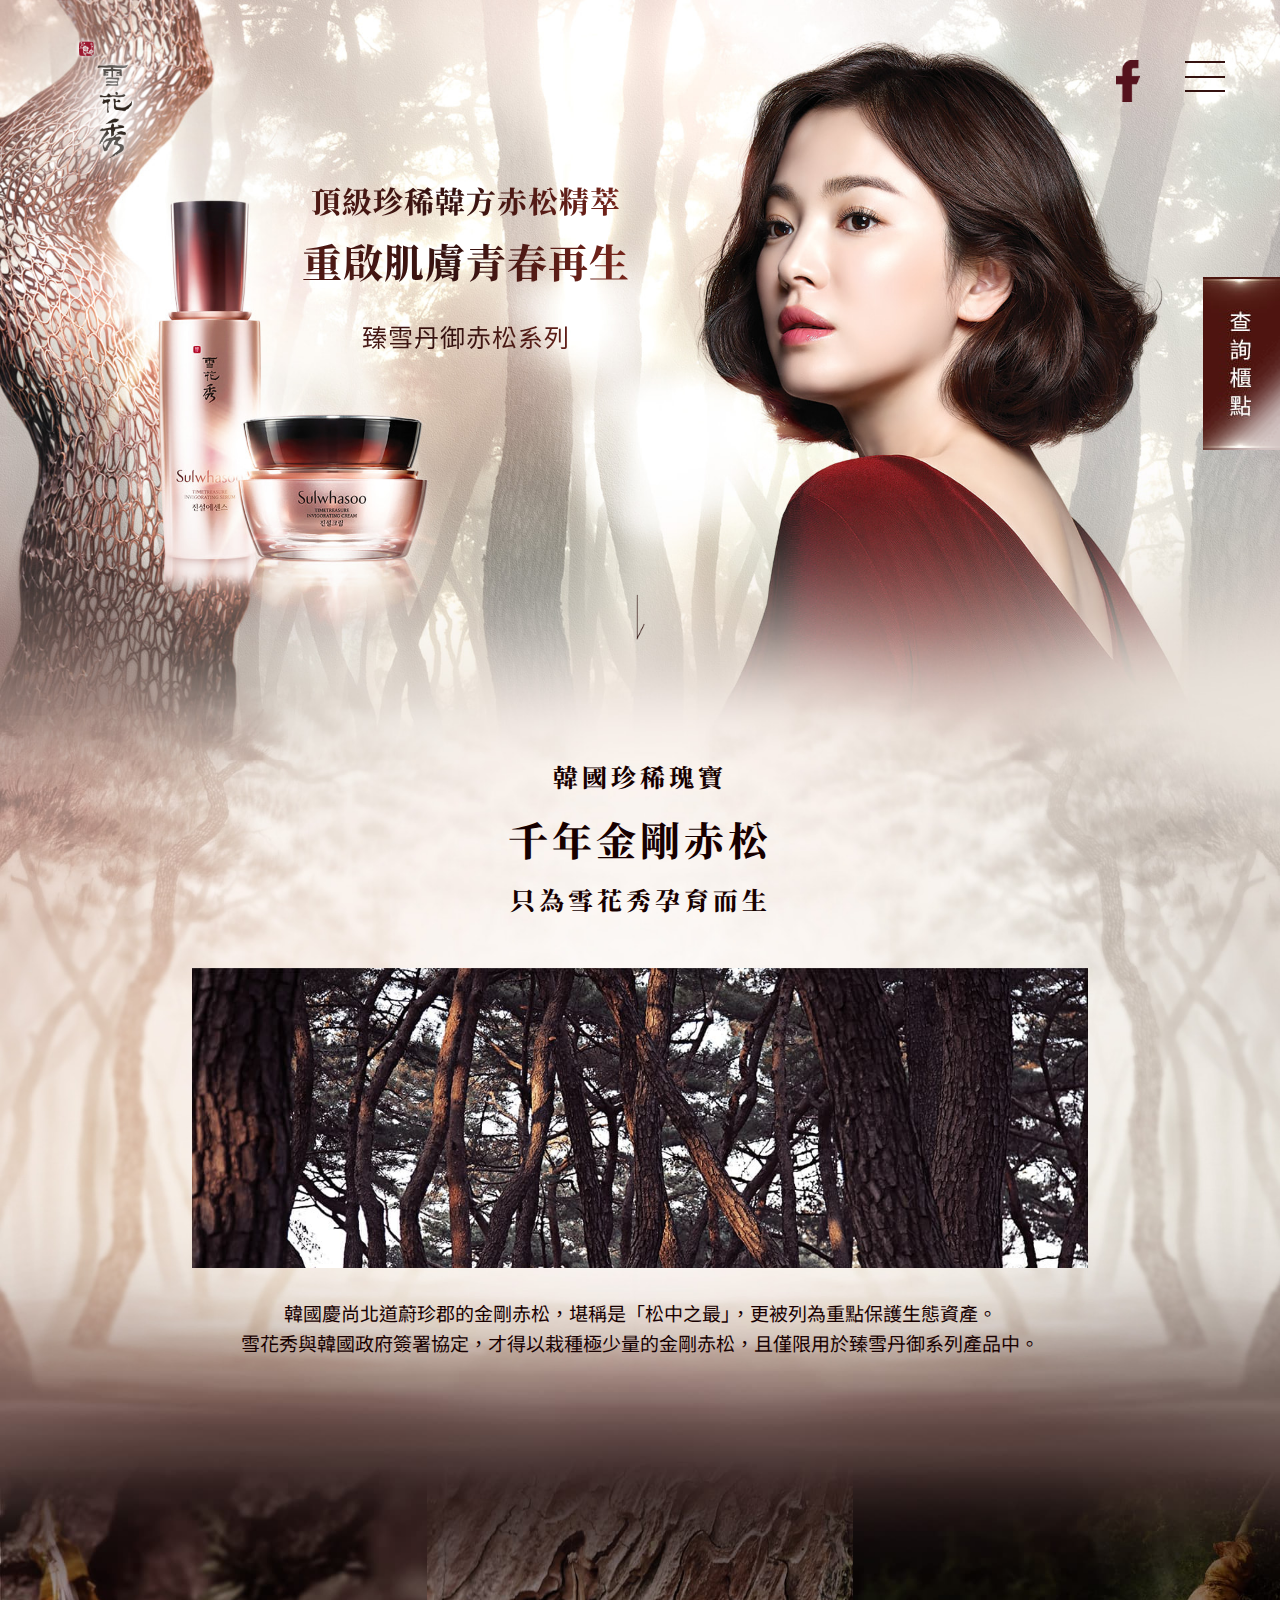
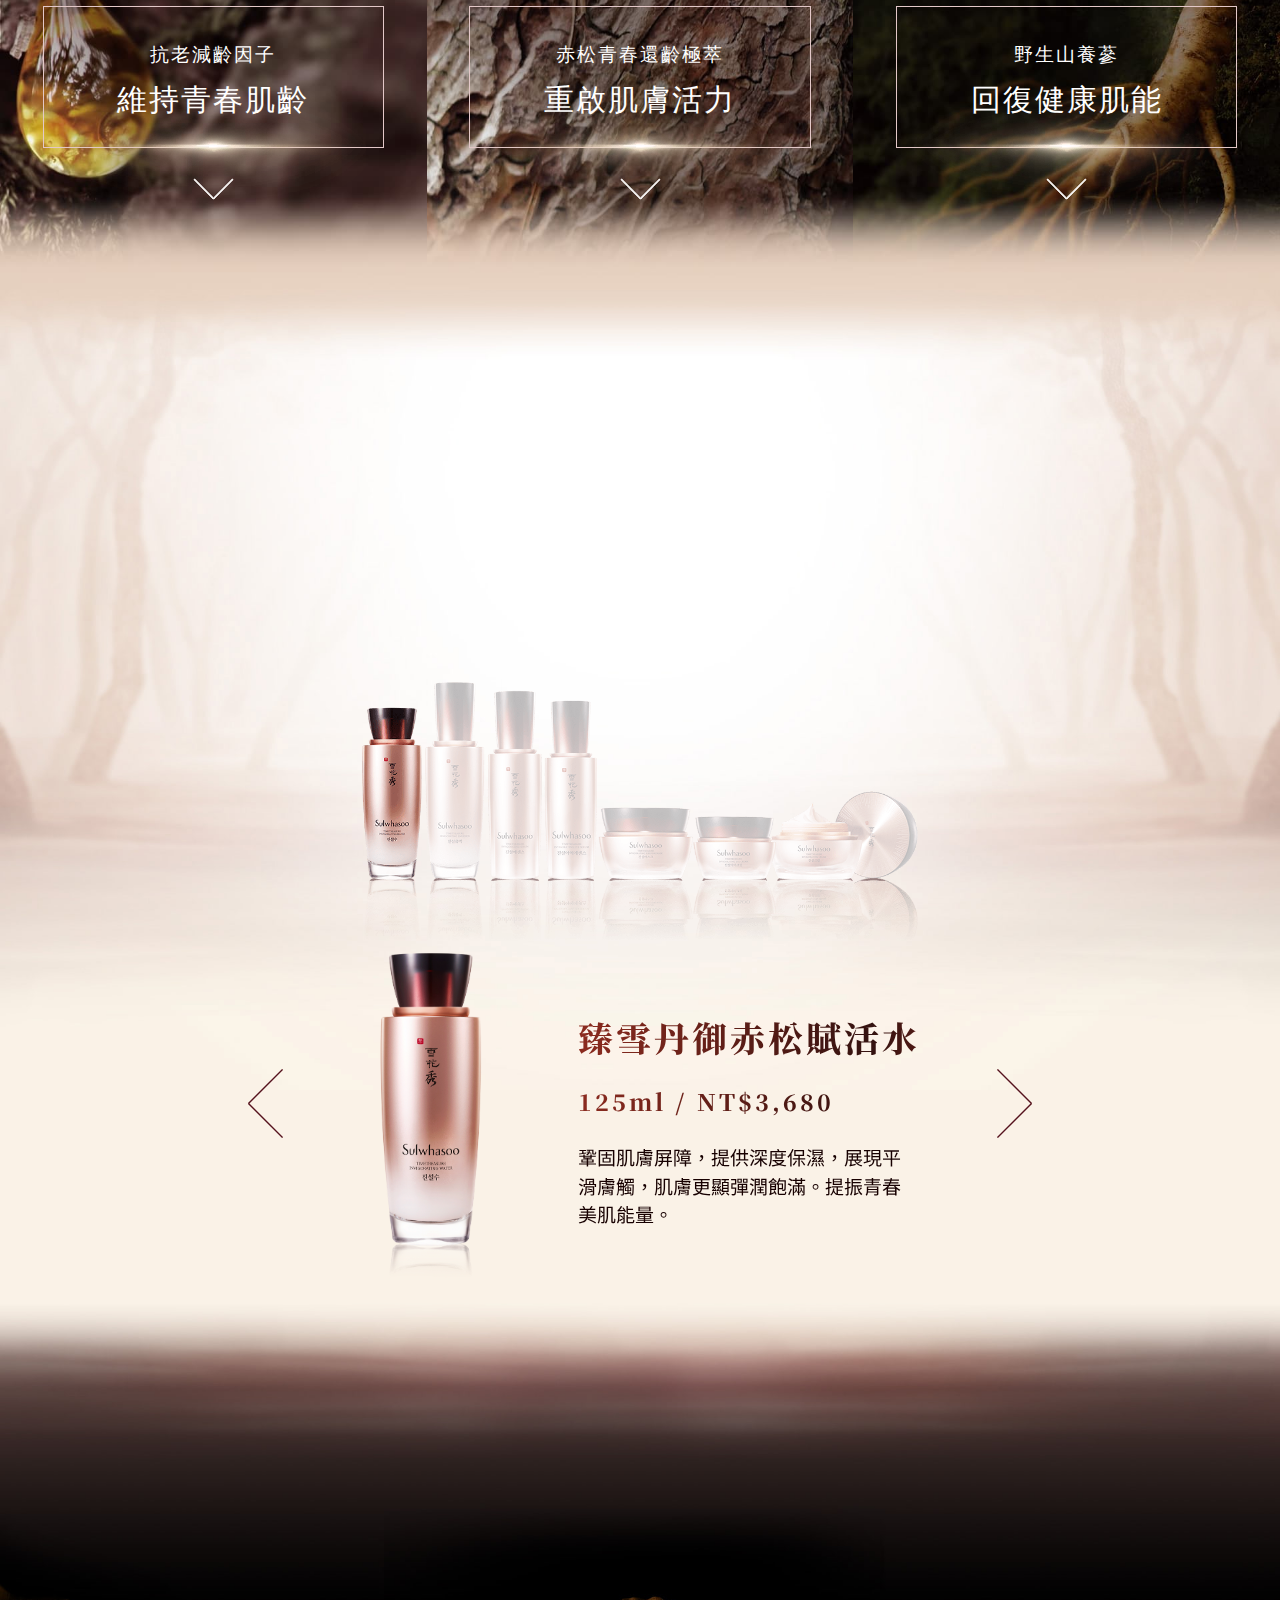
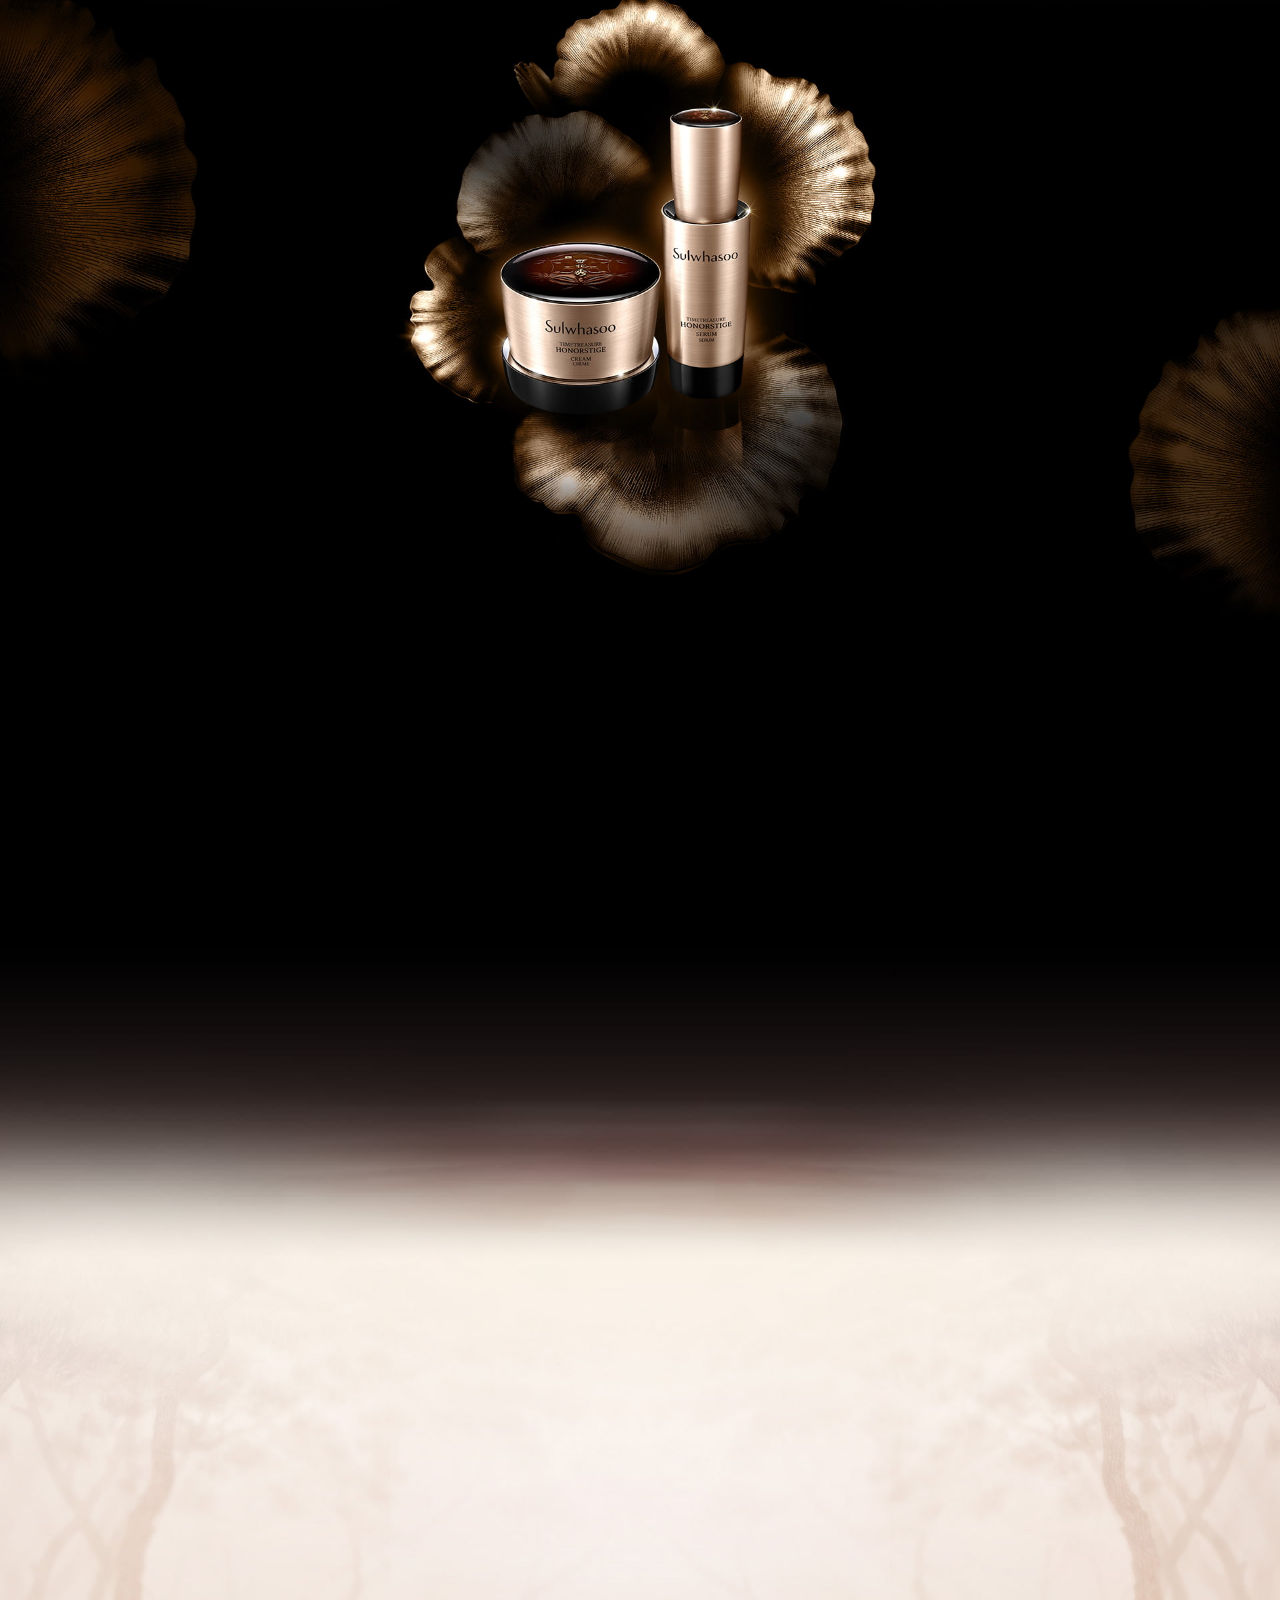
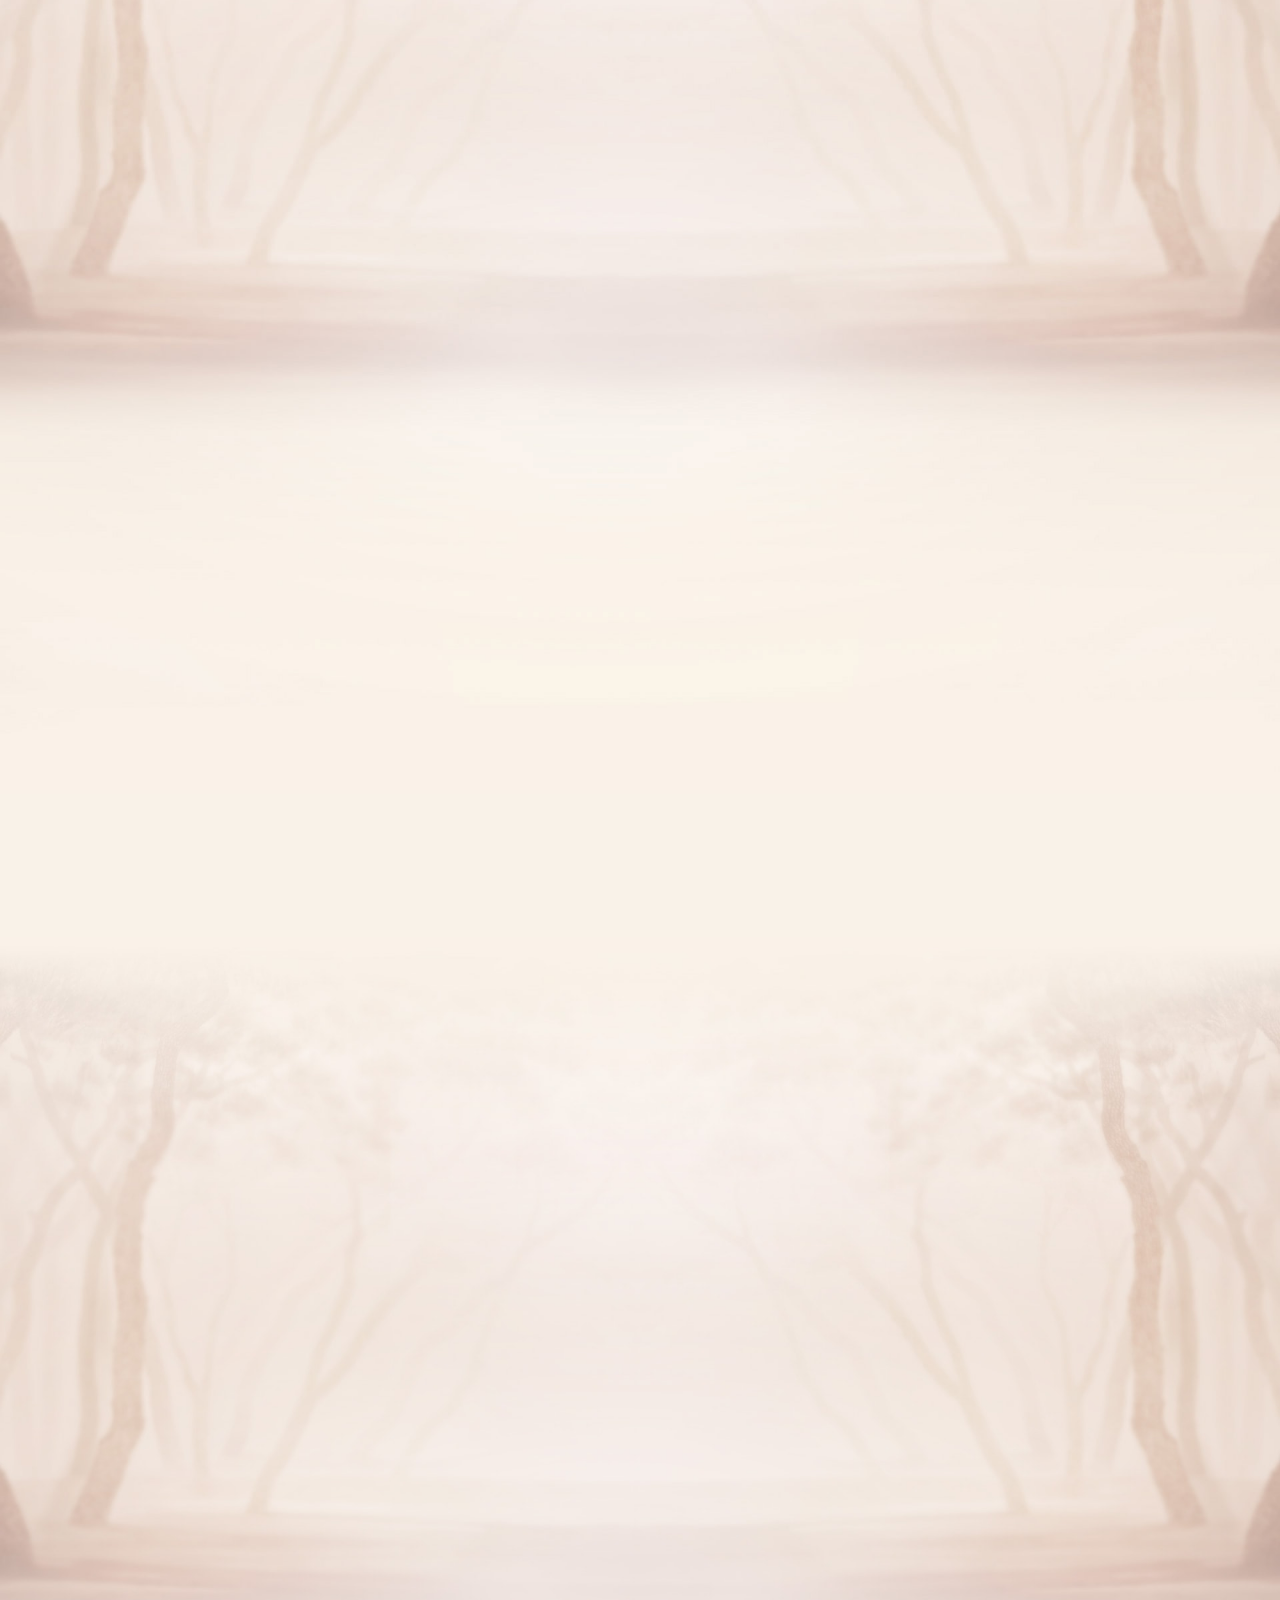
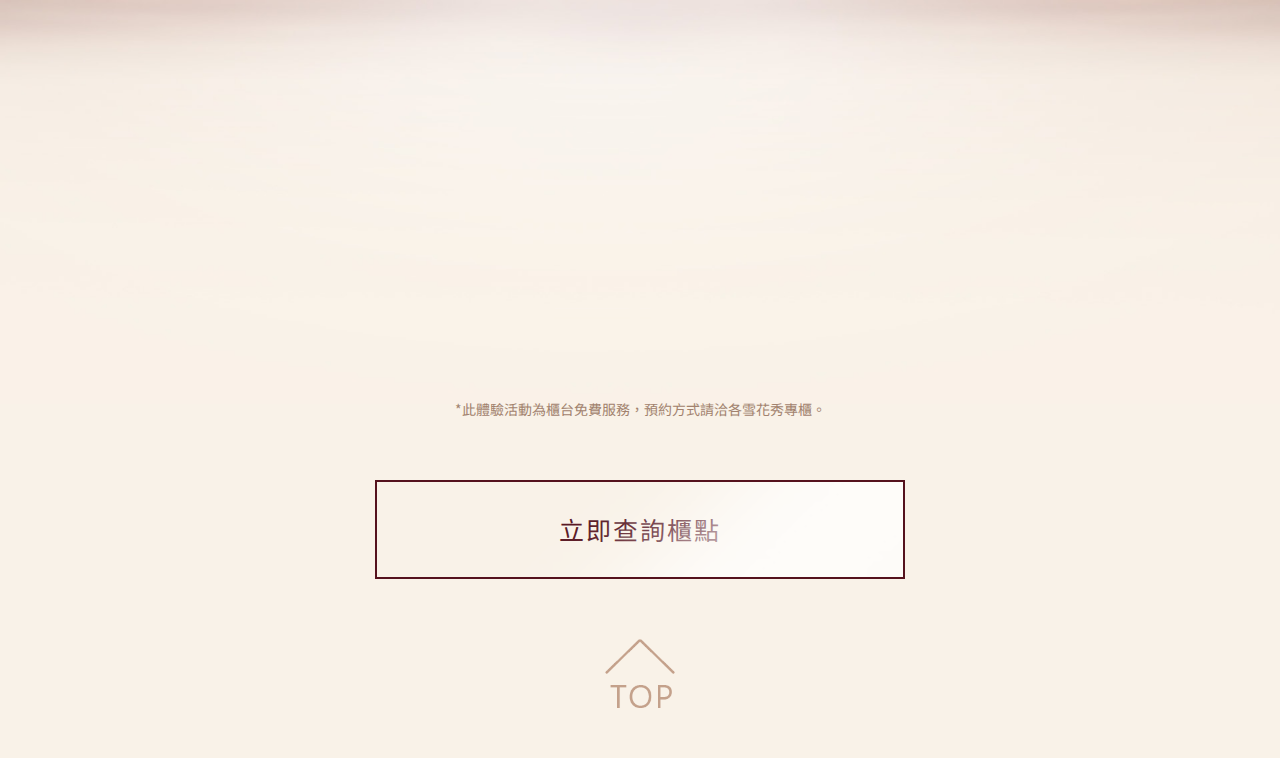
==== index.html @ 6f340a25 "Update 2020-11-11T05:11:57.465Z" ====
<!DOCTYPE html>
<html>
  <head>
    <meta charset="utf-8" />
    <title>臻雪丹御赤松系列</title>
    <meta
      name="viewport"
      content="width=device-width, initial-scale=1, user-scalable=no, maximum-scale=1.0"
    />
    <meta name="format-detection" content="telephone=no" />
    <meta name="title" content="臻雪丹御赤松系列" />
    <meta property="og:image" content="assets/images/fb.jpg" />
    <link href="assets/images/fb.jpg" rel="image_src" type="image/jpeg" />
    <link
      rel="stylesheet"
      href="assets/css/html5reset-trim.css"
      type="text/css"
    />
    <link rel="stylesheet" href="assets/lib/modal/css/bootstrap-modal.min.css">
    <!-- <link rel="stylesheet" href="assets/css/reset.css" type="text/css" /> -->
    <link
      rel="stylesheet"
      href="assets/lib/owlcarousel/owl.carousel.min.css"
      type="text/css"
    />
    <link rel="stylesheet" href="assets/lib/aos/aos.css" type="text/css" />
    <link rel="stylesheet" href="assets/css/all.css" type="text/css" />
  </head>
  <body>

    <!-- wrapper -->
    <div id="loading">
      <div class="load-center">
        <div class="line-wrap">
          <div class="line"></div>
          <div class="line"></div>
          <div class="line"></div>
          <div class="line"></div>
        </div>
      </div>
      <div id="progress-bar" class="load-line"></div>
    </div>

    <div class="time-wrapper">
      <div class="time-kv">
        <div class="time-kv-txt shine-font ">
          <h2>頂級珍稀韓方赤松精萃</h2>
          <h1>重啟肌膚青春再生</h1>
          <p>臻雪丹御赤松系列</p>
        </div>
        <div class="scrollIcon pc">
          <img src="assets/images/scroll_icon.png" alt="" />
        </div>
        <div class="bg-img">
          <img
            src="assets/images/kv-blank_pc.gif"
            alt=""
            class="pc"
            style="width: 100%;"
          />
          <img
            src="assets/images/kv-blank_mb.gif"
            alt=""
            class="mb"
            style="width: 100%;"
          />
        </div>
        <div class="time-header">
          <div class="kvtop">
            <a href="index.html" class="kv-logo">
              <img src="assets/images/logo.png" alt="" />
            </a>
            <div class="kv-nav">
              <div class="inner">
                <div class="navigation_trigger">
                  <div class="line1"></div>
                  <div class="line2"></div>
                  <div class="line3"></div>
                </div>
              </div>
              <div class="menu">
                <div class="nav_cover"></div>
                <nav class="contents_nav">
                  <div class="nav_close">
                    <div class="line1"></div>
                    <div class="line2"></div>
                  </div>
                  <div class="nav_list">
                    <div class="item"><a href="index.html">首頁</a></div>
                    <div class="item">
                      <a
                        href="https://sulwhasoo-event.tw/store/info.php"
                        target="_blank"
                      >
                        櫃點查詢
                      </a>
                    </div>
                    <div class="item">
                      <a
                        href="https://sulwhasoo-event.tw/minisite/"
                        target="_blank"
                      >
                        雪花秀官網
                      </a>
                    </div>
                    <div class="item privacyLink">
                      <a href="https://sulwhasoo-event.tw/privacy/">隱私權及Cookie使用</a>
                    </div>
                  </div>
                </nav>
              </div>
            </div>
            <div class="kv-contact">
              <a
                href="https://www.facebook.com/Sulwhasoo.taiwan/"
                target="_blank"
              >
                <img src="assets/images/facebook.png" />
              </a>
            </div>
          </div>
        </div>
      </div>
      <div class="time-pt2-igdt">
        <div class="igdtWarpMb">
          <div class="intro">
            <img
              src="assets/images/pt2_blank_pc.gif"
              alt=""
              class="pc"
              style="width: 100%;"
            />
            <img
              src="assets/images/pt2_top_blank_mb.gif"
              alt=""
              class="mb"
              style="width: 100%;"
            />
            <div class="contentWrap" data-aos="text-up" data-aos-delay="200">
              <div class="content ">
                <p>韓國珍稀瑰寶</p>
                <h1>千年金剛赤松</h1>
                <p>只為雪花秀孕育而生</p>
              </div>
              <div class="des-sec" >
                <div class="des-photo animate"></div>
                <p>
                  韓國慶尚北道蔚珍郡的金剛赤松，堪稱是「松中之最」，更被列為重點保護生態資產。<br class="pc" />雪花秀與韓國政府簽署協定，才得以栽種極少量的金剛赤松，且僅限用於臻雪丹御系列產品中。
                </p>
              </div>
            </div>
          </div>

          <div class="ingredient">
            <div
              class="content shine-font2"
              data-aos="text-down"
              data-aos-delay="200"
            >
              <h1>3大抗老核心成分</h1>
              <p>逆轉時光 締造永恆之美</p>
            </div>
            <div class="ingredients">
              <div class="igdtWrap">
                <div class="igdtText">
                  <div class="flare"></div>
                  <p>
                    <span>抗老減齡因子</span>
                    維持青春肌齡
                  </p>
                  <img src="assets/images/igdtArrow.png" alt="" />
                </div>
                <div class="igdtTextAfter">
                  <p>
                    耗時手工摘採松針葉經11道繁複工法萃取，且百棵百年松樹中僅能萃出2%，有效對抗老化痕跡，激活青春能量。
                  </p>
                </div>
                <img
                  class="pc"
                  src="assets/images/pt2_Ingredient1_pc.jpg"
                  alt=""
                />
                <img
                  class="mb"
                  src="assets/images/pt2_Ingredient1_mb.jpg"
                  alt=""
                />
              </div>
              <div class="igdtWrap">
                <div class="igdtText adjustMb">
                  <div class="flare"></div>
                  <p>
                    <span>赤松青春還齡極萃</span>
                    重啟肌膚活力
                  </p>
                  <img src="assets/images/igdtArrow.png" alt="" />
                </div>
                <div class="igdtTextAfter adjustMb">
                  <p>
                    萃取自70年生的赤松樹皮，被譽為生命青春素，促進細胞新生，再現年輕細緻膚觸。
                  </p>
                </div>
                <img
                  class="pc"
                  src="assets/images/pt2_Ingredient2_pc.jpg"
                  alt=""
                />
                <img
                  class="mb"
                  src="assets/images/pt2_Ingredient2_mb.jpg"
                  alt=""
                />
              </div>
              <div class="igdtWrap">
                <div class="igdtText adjustMb">
                  <div class="flare"></div>
                  <p>
                    <span>野生山養蔘</span>
                    回復健康肌能
                  </p>
                  <img src="assets/images/igdtArrow.png" alt="" />
                </div>
                <div class="igdtTextAfter adjustMb">
                  <p>
                    自有人蔘之王美譽的10年野生山蔘，萃取豐富皂苷成分，能提升肌膚修護力、再生力、防禦力。
                  </p>
                </div>
                <img
                  class="pc"
                  src="assets/images/pt2_Ingredient3_pc.jpg"
                  alt=""
                />
                <img
                  class="mb"
                  src="assets/images/pt2_Ingredient3_mb.jpg"
                  alt=""
                />
              </div>
            </div>
          </div>
        </div>
      </div>
      <div class="time-pt3-product">
        <img
          src="assets/images/pt3_blank_pc.gif"
          alt=""
          class="pc"
          style="width: 100%;"
        />
        <img
          src="assets/images/pt3_blank_mb.gif"
          alt=""
          class="mb"
          style="width: 100%;"
        />
        <div class="productWrap">
          <div
            class="time-product-txt"
            data-aos="text-down"
            data-aos-delay="100"
          >
            <p>抗老奢華保養極致</p>
            <h1>臻雪丹御赤松全系列</h1>
            <p>全面抵擋肌膚老化之勢</p>
          </div>
          <div class="productSlider">
            <div class="btns">
              <a href="" class="on">
                <img src="assets/images/product_btn_blank_01.png" alt="" />
              </a>
              <a href="">
                <img src="assets/images/product_btn_blank_02.png" alt="" />
              </a>
              <a href="">
                <img src="assets/images/product_btn_blank_03.png" alt="" />
              </a>
              <a href="">
                <img src="assets/images/product_btn_blank_04.png" alt="" />
              </a>
              <a href="">
                <img src="assets/images/product_btn_blank_05.png" alt="" />
              </a>
              <a href="">
                <img src="assets/images/product_btn_blank_06.png" alt="" />
              </a>
              <a href="">
                <img src="assets/images/product_btn_blank_07.png" alt="" />
              </a>
            </div>
            <div class="owl-carousel product-owl-carousel">
              <div class="item">
                <div class="product-detail-wrap">
                  <div class="product-photo">
                    <img src="assets/images/product1.png" alt="" />
                  </div>
                  <div class="product-content">
                    <h2 class="shine-font">臻雪丹御赤松賦活水</h2>
                    <p class="price shine-font">125ml / NT$3,680</p>
                    <p class="desc">
                      鞏固肌膚屏障，提供深度保濕，展現平滑膚觸，肌膚更顯彈潤飽滿。提振青春美肌能量。
                    </p>
                  </div>
                </div>
              </div>
              <div class="item">
                <div class="product-detail-wrap">
                  <div class="product-photo">
                    <img src="assets/images/product2.png" alt="" />
                  </div>
                  <div class="product-content">
                    <h2 class="shine-font">臻雪丹御赤松賦活乳</h2>
                    <p class="price shine-font">125ml / NT$3,980</p>
                    <p class="desc">
                      增強肌膚防禦力，絲滑質地毫無黏膩緊繃感，打造水潤細緻、完美柔滑的青春膚質。
                    </p>
                  </div>
                </div>
              </div>
              <div class="item">
                <div class="product-detail-wrap">
                  <div class="product-photo">
                    <img src="assets/images/product3.png" alt="" />
                  </div>
                  <div class="product-content">
                    <h2 class="shine-font">臻雪丹御赤松賦活精萃</h2>
                    <p class="price shine-font">50ml / NT$11,500</p>
                    <p class="desc">
                      高濃度潤澤精華質地。
                      能啟動肌膚汰弱換強機制，全面強化肌膚底層結構，淡化皺紋斑點，奠定青春根基。
                    </p>
                  </div>
                </div>
              </div>
              <div class="item">
                <div class="product-detail-wrap">
                  <div class="product-photo">
                    <img src="assets/images/product4.png" alt="" />
                  </div>
                  <div class="product-content">
                    <h2 class="shine-font">
                      臻雪丹御赤松<br class="break" />賦活眼部精華
                    </h2>
                    <p class="price shine-font">25ml / NTD$8,580</p>
                    <p class="desc">
                      眼霜前導，搭配黃金賦活導入棒加強循環，3D導入賦活能量，改善暗沉浮腫，重返青春明眸。
                    </p>
                  </div>
                </div>
              </div>
              <div class="item">
                <div class="product-detail-wrap">
                  <div class="product-photo">
                    <img src="assets/images/product5.png" alt="" />
                  </div>
                  <div class="product-content">
                    <h2 class="shine-font">臻雪丹御赤松賦活面膜</h2>
                    <p class="price shine-font">80ml / NT$6,200</p>
                    <p class="desc">
                      最頂級奢華的晚安型面膜。
                      夜間喚醒肌膚自癒修護力，重拾緊緻彈性，煥發年輕光采。
                      搭配純山羊毛製的「賦活拉提塑顏刷」，強化緊緻塑顏效果。
                    </p>
                  </div>
                </div>
              </div>
              <div class="item">
                <div class="product-detail-wrap">
                  <div class="product-photo">
                    <img src="assets/images/product6.png" alt="" />
                  </div>
                  <div class="product-content">
                    <h2 class="shine-font">臻雪丹御赤松賦活眼霜</h2>
                    <p class="price shine-font">25ml / NTD$8,280</p>
                    <p class="desc">
                      對抗結構性老化，特殊微囊質地於表層形成防護屏障，皺紋立即隱形，抹去眼周歲月痕跡。
                    </p>
                  </div>
                </div>
              </div>
              <div class="item">
                <div class="product-detail-wrap">
                  <div class="product-photo">
                    <img src="assets/images/product7.png" alt="" />
                  </div>
                  <div class="product-content">
                    <h2 class="shine-font">臻雪丹御赤松賦活乳霜</h2>
                    <p class="price shine-font">60ml / NT$15,000</p>
                    <p class="desc">
                      特殊潤澤質地完整包覆赤松賦活能量，並層層封存於肌膚底層，觸膚瞬間釋放活性因子深度修護，發揮極致多重抗老保養功效。
                    </p>
                  </div>
                </div>
              </div>
            </div>
          </div>
        </div>
        <div class="height pc" ></div>
      </div>
      <div id="honorstige" >
          <div class="honorstige-sec1-wrap">
            <div class="bg-img">
            <img
              src="assets/images/honorstige-sec1-blank-pc.gif"
              alt=""
              class="pc"
              style="width: 100%;"
            />
            <img
              src="assets/images/honorstige-sec1-blank-mb.gif"
              alt=""
              class="mb"
              style="width: 100%;"
            />
            </div>
            <div class="wrap" data-aos="text-up" data-aos-delay="100">
              <div class="sec1-tit shine-font2">
                <h1>臻雪煥采<br>琉金活膚系列</h1>
                <p>臻萃養膚 奢享秘齡</p>
              </div>
              <div class="sec2-content">
                <div class="txt product1">
                  <h2 class="shine-font2">臻雪煥采 <br> 琉金活膚霜</h2>
                  <p class="price shine-font2">60ml / NT$23,800 </p>
                  <a href="" class="more-btn more-btn-cream"  data-toggle="modal" data-target="#honorstige-cream"><img src="assets/images/honorstige-btn.png" alt=""></a>
                </div>
                <div class="txt product2">
                  <h2 class="shine-font2">臻雪煥采 <br> 琉金活膚精萃</h2>
                  <p class="price shine-font2">40ml / NT$23,800 </p>
                  <a href="" class="more-btn more-btn-serum" data-toggle="modal" data-target="#honorstige-serum"><img src="assets/images/honorstige-btn.png" alt=""></a>
                </div>
              </div>
            </div>
        </div>
        <!-- modal START -->
        <div class="modal" id="honorstige-cream" tabindex="-1" role="dialog"  aria-hidden="true">
          <div class="modal-dialog modal-dialog-centered">
              <div class="modal-content">
                  <div class="modal-body">
                      <button type="button" class="close" data-dismiss="modal">
                          <span aria-hidden="true">&times;</span>
                          <span class="sr-only">Close</span>
                      </button>
                      <div class="honorstige-modal-wrap">
                        <div class="tit shine-font2">
                          <h1>奢華極致抗老系列產品</h1>
                          <p>啟動青春巔峰活膚之源</p>
                        </div>
                        <div class="photo">
                          <img class="pc" src="assets/images/honorstige-popup1-pc.png" alt="">
                          <img class="mb" src="assets/images/honorstige-popup1-mb.png" alt="">
                        </div>
                        <div class="content">
                          <h1 class="shine-font2">臻雪煥采琉金活膚霜</h1>
                          <p>頂級臻萃抗老成份，封存青春不老能量，潤澤奢養，煥活肌膚新生，讓時光停駐、肌膚就此秘齡。</p>
                        </div>
                      </div>
                  </div>
              </div>
          </div>
        </div>
        <div class="modal" id="honorstige-serum" tabindex="-1" role="dialog" aria-hidden="true">
          <div class="modal-dialog modal-dialog-centered">
              <div class="modal-content">
                  <div class="modal-body">
                      <button type="button" class="close" data-dismiss="modal">
                          <span aria-hidden="true">&times;</span>
                          <span class="sr-only">Close</span>
                      </button>
                      <div class="honorstige-modal-wrap">
                        <div class="tit shine-font2">
                          <h1>奢華極致抗老系列產品</h1>
                          <p>啟動青春巔峰活膚之源</p>
                        </div>
                        <div class="photo">
                          <img class="pc" src="assets/images/honorstige-popup2-pc.png" alt="">
                          <img class="mb" src="assets/images/honorstige-popup2-mb.png" alt="">
                        </div>
                        <div class="content">
                          <h1 class="shine-font2">臻雪煥采琉金活膚精萃</h1>
                          <p>頂級臻萃抗老成份深入肌底，釋放雙重修護賦活能量，層層奢養，強化屏障，緊緻煥亮。</p>
                        </div>
                      </div>
                  </div>
              </div>
          </div>
        </div>
        <!-- modal END -->
        <div class="honorstige-sec2-wrap">
          <div class="bg-img">
            <img
              src="assets/images/honorstige-sec2-blank-pc.gif"
              alt=""
              class="pc"
              style="width: 100%;"
            />
            <img
              src="assets/images/honorstige-sec2-blank-mb.gif"
              alt=""
              class="mb"
              style="width: 100%;"
            />
          </div>
          <div class="wrap" data-aos="text-up" data-aos-delay="100">
            <div class="sec2-tit shine-font2">
                <h1>嚴選三大頂級珍稀藥材</h1>
                <p> <span>凝鑄天地日月精華之最 <br> 開啟內外極致有感的秘齡奇蹟！</span> </p>
            </div>
            <div class="honorstige-slider">
              <div class="item">
                <div class="txt">
                  <img class="pc" src="assets/images/honorstige-slider1-pc.png" alt="">
                  <img class="mb" src="assets/images/honorstige-slider1-mb.jpg" alt="">
                  <p>養膚神草 <span>靈芝</span> </p>
                </div>
              </div>
              <div class="item">
                <div class="txt">
                  <img class="pc" src="assets/images/honorstige-slider2-pc.png" alt="">
                  <img class="mb" src="assets/images/honorstige-slider2-mb.jpg" alt="">
                  <p>百草之王 <span>人蔘</span> </p>
                </div>
              </div>
              <div class="item">
                <div class="txt">
                  <img class="pc" src="assets/images/honorstige-slider3-pc.png" alt="">
                  <img class="mb" src="assets/images/honorstige-slider3-mb.jpg" alt="">
                  <p>百木之長 <span>赤松</span> </p>
                </div>
              </div>
            </div>
            <div class="honorstige-note"><p>*雪花秀限定櫃點販售。(SOGO忠孝館 /新光三越信義A8/新光三越台北南西一館/新光三越台中中港店/新光三越台南西門店/高雄漢神巨蛋購物廣場)</p></div>
          </div>
        </div>
      </div>
      <div class="time-pt4-event" id="spa">
        <div class="event1">
          <div class="event1Wrap">
            <div class="time-event1-txt" data-aos="text-up">
              <p>雪花秀</p>
              <h1>新春奢寵開運術</h1>
              <p>打造貴婦好命光</p>
            </div>
            <div
              class="gs-video ytvideo"
              style="opacity: 1; transform: matrix(1, 0, 0, 1, 0, 0);"
            >
              <div class="video-container video">
                <div id="ytplayer"></div>
              </div>
            </div>
            <div class="time-event1-txt2" data-aos="text-up">
              <h2 class="eventH2 shine-font">
                頂級琥珀開運奢寵療程
              </h2>
              <h3 class="eventH3 shine-font">
                <span>60分鐘護膚療程</span>
              </h3>
              <h4 class="eventH4">
                台灣也能享有
                <br />
                首爾江南貴婦最愛頂級療程
              </h4>
              <p class="eventP">
                雪花秀臻雪丹御赤松系列喚醒肌膚新生力，以珍貴琥珀熱石搭配韓式4重甦活按摩手技，頭部紓壓、開運肌活、循經撥脈，回復彈力緊俏光采，打造貴婦好運肌，讓你神采奕奕迎新春！
              </p>
            </div>
            <div class="eventSection" data-aos="text-up">
              <div class="locationbox">
                <div class="selectBox">
                  <div class="locationLabel">活動櫃點查詢</div>
                  <div class="locationSelect">
                    <select>
                      <option value="01">SOGO 忠孝館</option>
                      <option value="02">新光三越 信義A8</option>
                      <option value="03">新光三越 台北南西一館</option>
                      <option value="04">新光三越 台北天母店</option>
                      <option value="05">統一時代百貨台北店</option>
                      <option value="06">板橋大遠百</option>
                      <option value="07">SOGO 中壢店</option>
                      <option value="08">桃園遠東百貨</option>
                      <option value="09">新竹大遠百</option>
                      <option value="10">新光三越 台中中港店</option>
                      <option value="11">台中廣三SOGO百貨</option>
                      <option value="12">新光三越 台南西門店</option>
                      <option value="13">新光三越 台南中山店</option>
                      <option value="14">漢神巨蛋購物廣場</option>
                      <option value="15">SOGO 高雄店</option>
                      <option value="16">新光三越 高雄左營店</option>
                      <option value="17">統一時代百貨高雄店</option>
                    </select>
                  </div>
                </div>
                <div class="locationResult">
                  <div class="result on">
                    <div class="name">
                      <div class="tit">活動專櫃</div>
                      <div class="txt">SOGO 忠孝館</div>
                    </div>
                    <div class="time">
                      <div class="tit">活動時間</div>
                      <div class="txt">
                        1/22、1/31
                        <br>
                        2/28
                      </div>
                    </div>
                    <div class="tel">
                      <div class="tit">預約專線</div>
                      <div class="txt">
                        <a href="tel:02-2711-8128">02-2711-8128</a>
                      </div>
                    </div>
                  </div>
                  <div class="result">
                    <div class="name">
                      <div class="tit">活動專櫃</div>
                      <div class="txt">新光三越 信義A8</div>
                    </div>
                    <div class="time">
                      <div class="tit">活動時間</div>
                      <div class="txt">1/12-1/13</div>
                    </div>
                    <div class="tel">
                      <div class="tit">預約專線</div>
                      <div class="txt">
                        <a href="tel:02-2722-6812">02-2722-6812</a>
                      </div>
                    </div>
                  </div>
                  <div class="result">
                    <div class="name">
                      <div class="tit">活動專櫃</div>
                      <div class="txt">新光三越 台北南西一館</div>
                    </div>
                    <div class="time">
                      <div class="tit">活動時間</div>
                      <div class="txt">1/19-1/20 <br>
                        2/14-2/15</div>
                    </div>
                    <div class="tel">
                      <div class="tit">預約專線</div>
                      <div class="txt">
                        <a href="tel:02-2536-8996">02-2536-8996</a>
                      </div>
                    </div>
                  </div>
                  <div class="result">
                    <div class="name">
                      <div class="tit">活動專櫃</div>
                      <div class="txt">新光三越 台北天母店</div>
                    </div>
                    <div class="time">
                      <div class="tit">活動時間</div>
                      <div class="txt">1/5
                      </div>
                    </div>
                    <div class="tel">
                      <div class="tit">預約專線</div>
                      <div class="txt">
                        <a href="tel:02-2874-9952">02-2874-9952</a>
                      </div>
                    </div>
                  </div>
                  <div class="result">
                    <div class="name">
                      <div class="tit">活動專櫃</div>
                      <div class="txt">統一時代百貨台北店</div>
                    </div>
                    <div class="time">
                      <div class="tit">活動時間</div>
                      <div class="txt">1/11-1/13 <br>
                        2/13-2/16
                        </div>
                    </div>
                    <div class="tel">
                      <div class="tit">預約專線</div>
                      <div class="txt">
                        <a href="tel:02-2722-5582">02-2722-5582</a>
                      </div>
                    </div>
                  </div>
                  <div class="result">
                    <div class="name">
                      <div class="tit">活動專櫃</div>
                      <div class="txt">板橋大遠百</div>
                    </div>
                    <div class="time">
                      <div class="tit">活動時間</div>
                      <div class="txt">1/13-1/16
                      </div>
                    </div>
                    <div class="tel">
                      <div class="tit">預約專線</div>
                      <div class="txt">
                        <a href="tel:02-2964-5955">02-2964-5955</a>
                      </div>
                    </div>
                  </div>
                  <div class="result">
                    <div class="name">
                      <div class="tit">活動專櫃</div>
                      <div class="txt">SOGO 中壢店</div>
                    </div>
                    <div class="time">
                      <div class="tit">活動時間</div>
                      <div class="txt">1/17-1/19 <br>
                        2/14-2/16
                        </div>
                    </div>
                    <div class="tel">
                      <div class="tit">預約專線</div>
                      <div class="txt">
                        <a href="tel:03-425-1268">03-425-1268</a>
                      </div>
                    </div>
                  </div>
                  <div class="result">
                    <div class="name">
                      <div class="tit">活動專櫃</div>
                      <div class="txt">桃園遠東百貨</div>
                    </div>
                    <div class="time">
                      <div class="tit">活動時間</div>
                      <div class="txt">1/17-1/19 <br>
                        2/21-2/23
                        </div>
                    </div>
                    <div class="tel">
                      <div class="tit">預約專線</div>
                      <div class="txt">
                        <a href="tel:03-331-0056">03-331-0056</a>
                      </div>
                    </div>
                  </div>
                  <div class="result">
                    <div class="name">
                      <div class="tit">活動專櫃</div>
                      <div class="txt">新竹大遠百</div>
                    </div>
                    <div class="time">
                      <div class="tit">活動時間</div>
                      <div class="txt">1/17-1/19 <br>
                        2/14-2/16
                        </div>
                    </div>
                    <div class="tel">
                      <div class="tit">預約專線</div>
                      <div class="txt">
                        <a href="tel:03-527-8421">03-527-8421</a>
                      </div>
                    </div>
                  </div>
                  <div class="result">
                    <div class="name">
                      <div class="tit">活動專櫃</div>
                      <div class="txt">新光三越 台中中港店</div>
                    </div>
                    <div class="time">
                      <div class="tit">活動時間</div>
                      <div class="txt">1/18-1/19 <br>
                        2/2-2/3
                        </div>
                    </div>
                    <div class="tel">
                      <div class="tit">預約專線</div>
                      <div class="txt">
                        <a href="tel:04-2252-8798">04-2252-8798
                        </a>
                      </div>
                    </div>
                  </div>
                  <div class="result">
                    <div class="name">
                      <div class="tit">活動專櫃</div>
                      <div class="txt">台中廣三SOGO百貨</div>
                    </div>
                    <div class="time">
                      <div class="tit">活動時間</div>
                      <div class="txt">1/20-1/21 <br>
                        2/14-2/15
                        </div>
                    </div>
                    <div class="tel">
                      <div class="tit">預約專線</div>
                      <div class="txt">
                        <a href="tel:04-2328-2175">04-2328-2175</a>
                      </div>
                    </div>
                  </div>
                  <div class="result">
                    <div class="name">
                      <div class="tit">活動專櫃</div>
                      <div class="txt">新光三越 台南西門店</div>
                    </div>
                    <div class="time">
                      <div class="tit">活動時間</div>
                      <div class="txt">1/16-1/19 <br>
                        2/21-2/23
                        </div>
                    </div>
                    <div class="tel">
                      <div class="tit">預約專線</div>
                      <div class="txt">
                        <a href="tel:06-303-0255">06-303-0255</a>
                      </div>
                    </div>
                  </div>
                  <div class="result">
                    <div class="name">
                      <div class="tit">活動專櫃</div>
                      <div class="txt">新光三越 台南中山店</div>
                    </div>
                    <div class="time">
                      <div class="tit">活動時間</div>
                      <div class="txt">1/9-1/13 <br>
                        2/7-2/11
                        </div>
                    </div>
                    <div class="tel">
                      <div class="tit">預約專線</div>
                      <div class="txt">
                        <a href="tel:06-223-1638">06-223-1638</a>
                      </div>
                    </div>
                  </div>
                  <div class="result">
                    <div class="name">
                      <div class="tit">活動專櫃</div>
                      <div class="txt">漢神巨蛋購物廣場</div>
                    </div>
                    <div class="time">
                      <div class="tit">活動時間</div>
                      <div class="txt">1/20-1/21 <br>
                        2/17-2/18
                        </div>
                    </div>
                    <div class="tel">
                      <div class="tit">預約專線</div>
                      <div class="txt">
                        <a href="tel:07-550-3686">07-550-3686</a>
                      </div>
                    </div>
                  </div>
                  <div class="result">
                    <div class="name">
                      <div class="tit">活動專櫃</div>
                      <div class="txt">SOGO 高雄店</div>
                    </div>
                    <div class="time">
                      <div class="tit">活動時間</div>
                      <div class="txt">1/17-1/19 <br>
                        2/21-2/23
                        </div>
                    </div>
                    <div class="tel">
                      <div class="tit">預約專線</div>
                      <div class="txt">
                        <a href="tel:07-335-7005">07-335-7005</a>
                      </div>
                    </div>
                  </div>
                  <div class="result">
                    <div class="name">
                      <div class="tit">活動專櫃</div>
                      <div class="txt">新光三越 高雄左營店</div>
                    </div>
                    <div class="time">
                      <div class="tit">活動時間</div>
                      <div class="txt">1/9-1/13 <br>
                        2/7-2/11
                        </div>
                    </div>
                    <div class="tel">
                      <div class="tit">預約專線</div>
                      <div class="txt"><a href="tel:07-310-2065">07-310-2065</a></div>
                    </div>
                  </div>
                  <div class="result">
                    <div class="name">
                      <div class="tit">活動專櫃</div>
                      <div class="txt">統一時代百貨高雄店</div>
                    </div>
                    <div class="time">
                      <div class="tit">活動時間</div>
                      <div class="txt">1/10-1/12 <br>
                        2/7-2/9
                        </div>
                    </div>
                    <div class="tel">
                      <div class="tit">預約專線</div>
                      <div class="txt">
                        <a href="tel:07-812-5586">07-812-5586</a>
                      </div>
                    </div>
                  </div>
                </div>
              </div>
            </div>
          </div>
        </div>
        <div class="event2">
          <div class="event2Wrap">
            <div class="note event1-note" data-aos="text-up">
              <p>
                *此護膚活動需事先繳交預約金
                $1,500元（活動當日可全額抵用雪花秀產品），預約方式請洽各雪花秀專櫃，名額有限，額滿為止。<br />
                *完成療程體驗後可獲贈「臻雪丹御赤松兩件禮」乙份（價值
                $1,736）。贈品以專櫃實物為準，雪花秀保有變更活動辦法之權利。<br />
                *實際活動日期以各專櫃為準，若有變動恕不另行通知。
              </p>
            </div>
            <div class="event-model-mb mb" data-aos="text-up" data-aos-delay="800">
              <img src="assets/images/event-model-mb.png" alt="" />
            </div>

            <div class="time-event2-txt" data-aos="text-up">
              <h2 class="eventH2 shine-font">
                貴婦好命光開運術
              </h2>
              <h3 class="eventH3 shine-font">
                <span>30分鐘免費體驗</span>
              </h3>
              <h4 class="eventH4">
                你和貴婦之間的距離就差這道
                <span class="shine-font3">光</span>
              </h4>
              <p class="eventP">
                雪花秀3步驟新年好運開光術，開啟你的貴婦好運光!
              </p>
            </div>
            <img
              class="three-points mb"
              data-aos="text-up"
              src="assets/images/3-points.png"
              alt=""
            />
            <div class="event2-photo-wrap pc" data-aos="text-up">
              <div>
                <img
                  src="assets/images/event_blank_bg_pc.gif"
                  alt=""
                  style="width: 100%;"
                />
              </div>
              <div class="event2-photo">
                <div class="item">
                  <img
                    class="text-bubble"
                    data-aos="scale-photo"
                    data-aos-delay="300"
                    src="assets/images/event2-text-bubble-pc.png"
                    alt=""
                  />
                  <img
                    class="event-model"
                    data-aos="move-left"
                    data-aos-delay="400"
                    src="assets/images/event-model.png"
                    alt=""
                  />
                </div>
              </div>
            </div>
            <div class="note event2-note">
              <p>
                *此體驗活動為櫃台免費服務，預約方式請洽各雪花秀專櫃。
              </p>
            </div>
          </div>
        </div>
      </div>
      <a
        href="https://sulwhasoo-event.tw/store/info.php"
        target="_blank"
        class="shopBtn2 pc"
      >
        <span>立即查詢櫃點</span>
      </a>
    
      <div class="gotopBtn">
        <a href=""><img src="assets/images/gotop.png"/></a>
      </div>
    </div>

    <footer>
      <div class="footer mb">
        <a class="shop-btn-mb"
        href="https://sulwhasoo-event.tw/store/info.php"
        target="_blank"
      >
        <img src="assets/images/shop-btn-mb.jpg" alt="櫃點查詢" />
      </a>
      </div>
      
      <div class="footer pc">
        <a class="shop-btn-pc"
        href="https://sulwhasoo-event.tw/store/info.php"
        target="_blank"
        class="footer pc"
      >
        <img src="assets/images/shop-btn-pc.jpg" alt="櫃點查詢" />
      </a>
      </div>

    </footer>

    <script src="assets/js/vendors.js"></script>
    <!-- <script src="assets/lib/jquery-3.4.1.min.js"></script> -->
    <script src="assets/lib/imagesloaded.pkgd.min.js"></script>
    <script src="assets/lib/owlcarousel/owl.carousel.min.js"></script>
    <script src="assets/lib/aos/aos.js"></script>
    <!--[if IE]><script src="assets/lib/html5.js"></script><![endif]-->
    <script src="assets/lib/modernizr.js"></script>
    <script src="assets/lib/modal/js/bootstrap-modal.js"></script>
    <script src="assets/lib/gsap/TweenMax.min.js"></script>
    <script src="assets/lib/moment.min.js"></script>
    <script src="assets/lib/jquery.isonscreen.min.js"></script> <!-- for on screen animation -->
    <script src="assets/js/all.js"></script>
  </body>
</html>
---- assets/css/all.css ----
@charset "UTF-8";
/* Variables */
@import url("https://fonts.googleapis.com/css?family=Noto+Sans+TC:300,400&display=swap&subset=chinese-traditional");
@import url("https://fonts.googleapis.com/css?family=Noto+Serif+TC:400,500,600&display=swap");
html,
body,
div,
span,
object,
iframe,
h1,
h2,
h3,
h4,
h5,
h6,
p,
blockquote,
pre,
abbr,
address,
cite,
code,
del,
dfn,
em,
img,
ins,
kbd,
q,
samp,
small,
strong,
sub,
sup,
var,
b,
i,
dl,
dt,
dd,
ol,
ul,
li,
fieldset,
form,
label,
legend,
table,
caption,
tbody,
tfoot,
thead,
tr,
th,
td,
article,
aside,
canvas,
details,
figcaption,
figure,
footer,
header,
hgroup,
menu,
nav,
section,
summary,
time,
mark,
audio,
video {
  margin: 0;
  padding: 0;
  border: 0;
  outline: 0;
  vertical-align: baseline;
  background: transparent;
}

* {
  -webkit-box-sizing: border-box;
          box-sizing: border-box;
}

html,
body {
  width: 100%;
  max-width: 100%;
  margin: 0;
  padding: 0;
  color: #170000;
}

html {
  position: relative;
}

body {
  font-family: "Noto Sans TC", "Source Sans Pro", "Microsoft JhengHei", "微軟正黑體", sans-serif;
  font-family: "微軟正黑體" \0;
  -webkit-font-smoothing: antialiased;
  -moz-osx-font-smoothing: grayscale;
  font-weight: normal;
  overflow-x: hidden;
  background: #f9f2e8;
}

body.fixed {
  height: 100%;
  overflow: hidden;
}

main,
article,
aside,
details,
figcaption,
figure,
footer,
header,
hgroup,
menu,
nav,
section {
  display: block;
}

nav ul {
  list-style: none;
}

a {
  margin: 0;
  padding: 0;
  vertical-align: baseline;
  background: transparent;
  outline: none;
}

table {
  border-collapse: collapse;
  border-spacing: 0;
}

input,
select,
button,
textarea {
  vertical-align: middle;
  outline: 0;
}

img {
  vertical-align: top;
  max-width: 100%;
}

.clear {
  clear: both;
  width: 0;
  height: 0px;
  margin: 0;
  padding: 0;
  border: none;
  overflow: hidden;
}

.fb-page,
.fb-page span,
.fb-page span iframe[style] {
  width: 100% !important;
}

.ie8-wrap {
  display: none;
}

button {
  cursor: pointer;
}

/*通用全站都有的寫法*/
*:link,
*:visited,
*:hover,
*:active,
*:focus {
  -webkit-transition: color 0.25s linear, background-color 0.25s linear, border-color 0.25s linear, padding 0.15s linear, opacity 0.15s linear, -webkit-filter 0.15s linear, -webkit-transform 0.25s linear;
  transition: color 0.25s linear, background-color 0.25s linear, border-color 0.25s linear, padding 0.15s linear, opacity 0.15s linear, -webkit-filter 0.15s linear, -webkit-transform 0.25s linear;
  -o-transition: color 0.25s linear, background-color 0.25s linear, border-color 0.25s linear, padding 0.15s linear, filter 0.15s linear, opacity 0.15s linear, transform 0.25s linear;
  transition: color 0.25s linear, background-color 0.25s linear, border-color 0.25s linear, padding 0.15s linear, filter 0.15s linear, opacity 0.15s linear, transform 0.25s linear;
  transition: color 0.25s linear, background-color 0.25s linear, border-color 0.25s linear, padding 0.15s linear, filter 0.15s linear, opacity 0.15s linear, transform 0.25s linear, -webkit-filter 0.15s linear, -webkit-transform 0.25s linear;
}

.break {
  display: none;
}

.pc {
  display: block;
}

.mb {
  display: none;
}

@media screen and (max-width: 767px) {
  .mb {
    display: block;
  }
  .pc {
    display: none;
  }
}

/* Modules */
@-webkit-keyframes img_shine {
  0% {
    opacity: 0;
  }
  to {
    opacity: 1;
  }
}
@keyframes img_shine {
  0% {
    opacity: 0;
  }
  to {
    opacity: 1;
  }
}

@-webkit-keyframes font-shine {
  0% {
    background-position: 0% 0;
  }
  to {
    background-position: -300% 0;
  }
}

@keyframes font-shine {
  0% {
    background-position: 0% 0;
  }
  to {
    background-position: -300% 0;
  }
}

@-webkit-keyframes flare_shine {
  0% {
    opacity: 0.5;
  }
  to {
    opacity: 1;
  }
}

@keyframes flare_shine {
  0% {
    opacity: 0.5;
  }
  to {
    opacity: 1;
  }
}

@-webkit-keyframes btn-shine {
  0% {
    -webkit-transform: translateX(-150%);
            transform: translateX(-150%);
  }
  70% {
    -webkit-transform: translateX(120%);
            transform: translateX(120%);
  }
  100% {
    -webkit-transform: translateX(120%);
            transform: translateX(120%);
  }
}

@keyframes btn-shine {
  0% {
    -webkit-transform: translateX(-150%);
            transform: translateX(-150%);
  }
  70% {
    -webkit-transform: translateX(120%);
            transform: translateX(120%);
  }
  100% {
    -webkit-transform: translateX(120%);
            transform: translateX(120%);
  }
}

@-webkit-keyframes btn-shine2 {
  0% {
    -webkit-transform: translateY(-150%);
            transform: translateY(-150%);
  }
  70% {
    -webkit-transform: translateY(120%);
            transform: translateY(120%);
  }
  100% {
    -webkit-transform: translateY(120%);
            transform: translateY(120%);
  }
}

@keyframes btn-shine2 {
  0% {
    -webkit-transform: translateY(-150%);
            transform: translateY(-150%);
  }
  70% {
    -webkit-transform: translateY(120%);
            transform: translateY(120%);
  }
  100% {
    -webkit-transform: translateY(120%);
            transform: translateY(120%);
  }
}

@-webkit-keyframes scrollMove {
  0% {
    -webkit-transform: translateY(0);
            transform: translateY(0);
  }
  100% {
    -webkit-transform: translateY(15px);
            transform: translateY(15px);
  }
}

@keyframes scrollMove {
  0% {
    -webkit-transform: translateY(0);
            transform: translateY(0);
  }
  100% {
    -webkit-transform: translateY(15px);
            transform: translateY(15px);
  }
}

@-webkit-keyframes line {
  0% {
    width: 0;
  }
  100% {
    width: 160px;
  }
}

@keyframes line {
  0% {
    width: 0;
  }
  100% {
    width: 160px;
  }
}

@-webkit-keyframes lineMb {
  0% {
    width: 0;
  }
  100% {
    width: 100px;
  }
}

@keyframes lineMb {
  0% {
    width: 0;
  }
  100% {
    width: 100px;
  }
}

@-webkit-keyframes lineMb30 {
  0% {
    width: 0;
  }
  100% {
    width: 30px;
  }
}

@keyframes lineMb30 {
  0% {
    width: 0;
  }
  100% {
    width: 30px;
  }
}

@-webkit-keyframes backgroundScale {
  0% {
    -webkit-transform: scale(1, 1);
            transform: scale(1, 1);
  }
  50% {
    -webkit-transform: scale(1.2, 1.2);
            transform: scale(1.2, 1.2);
  }
  100% {
    -webkit-transform: scale(1, 1);
            transform: scale(1, 1);
  }
}

@keyframes backgroundScale {
  0% {
    -webkit-transform: scale(1, 1);
            transform: scale(1, 1);
  }
  50% {
    -webkit-transform: scale(1.2, 1.2);
            transform: scale(1.2, 1.2);
  }
  100% {
    -webkit-transform: scale(1, 1);
            transform: scale(1, 1);
  }
}

@-webkit-keyframes spin {
  100% {
    -webkit-transform: rotate(360deg);
            transform: rotate(360deg);
  }
}

@keyframes spin {
  100% {
    -webkit-transform: rotate(360deg);
            transform: rotate(360deg);
  }
}

[data-aos="text-down"] {
  opacity: 0;
  -webkit-transform: translateY(-25px);
      -ms-transform: translateY(-25px);
          transform: translateY(-25px);
  -webkit-transition: all 0.3s;
  -o-transition: all 0.3s;
  transition: all 0.3s;
}

[data-aos="text-down"].aos-animate {
  -webkit-transform: translateY(0);
      -ms-transform: translateY(0);
          transform: translateY(0);
  opacity: 1;
  -webkit-transition: all 0.3s;
  -o-transition: all 0.3s;
  transition: all 0.3s;
}

[data-aos="text-up"] {
  opacity: 0;
  -webkit-transform: translateY(25px);
      -ms-transform: translateY(25px);
          transform: translateY(25px);
  -webkit-transition: all 0.3s;
  -o-transition: all 0.3s;
  transition: all 0.3s;
}

[data-aos="text-up"].aos-animate {
  -webkit-transform: translateY(0);
      -ms-transform: translateY(0);
          transform: translateY(0);
  opacity: 1;
  -webkit-transition: all 0.3s;
  -o-transition: all 0.3s;
  transition: all 0.3s;
}

[data-aos="scale-photo"] {
  opacity: 0;
  -webkit-transform: scale(1);
      -ms-transform: scale(1);
          transform: scale(1);
  -webkit-transition: all 0.5s;
  -o-transition: all 0.5s;
  transition: all 0.5s;
}

[data-aos="scale-photo"].aos-animate {
  -webkit-transform: scale(1.1);
      -ms-transform: scale(1.1);
          transform: scale(1.1);
  opacity: 1;
  -webkit-transition: all 0.5s;
  -o-transition: all 0.5s;
  transition: all 0.5s;
}

[data-aos="move-left"] {
  opacity: 0;
  -webkit-transform: translateX(25px);
      -ms-transform: translateX(25px);
          transform: translateX(25px);
  -webkit-transition: all 0.5s;
  -o-transition: all 0.5s;
  transition: all 0.5s;
}

[data-aos="move-left"].aos-animate {
  -webkit-transform: translateX(0);
      -ms-transform: translateX(0);
          transform: translateX(0);
  opacity: 1;
  -webkit-transition: all 0.5s;
  -o-transition: all 0.5s;
  transition: all 0.5s;
}

[data-aos="backgroundScale"] {
  -webkit-transform: scale(1);
      -ms-transform: scale(1);
          transform: scale(1);
  -webkit-transition: all 10s;
  -o-transition: all 10s;
  transition: all 10s;
}

[data-aos="backgroundScale"].aos-animate {
  -webkit-transform: scale(1.05);
      -ms-transform: scale(1.05);
          transform: scale(1.05);
  -webkit-transition: all 10s;
  -o-transition: all 10s;
  transition: all 10s;
}

@-webkit-keyframes lineani {
  0% {
    opacity: 0.8;
  }
  100% {
    opacity: 1;
  }
}

@keyframes lineani {
  0% {
    opacity: 0.8;
  }
  100% {
    opacity: 1;
  }
}

.video-container {
  position: relative;
  padding-bottom: 54.25%;
  padding-top: 25px;
  height: 0;
  overflow: hidden;
}

.video-container > iframe, .video-container > object, .video-container > embed {
  position: absolute;
  top: 0;
  left: 0;
  width: 100%;
  height: 100%;
}

.shine-font {
  background: -webkit-linear-gradient(left, #8c2b1f 0%, #341210 24%, #8c2b1f 36%, #341210 46%, #8c2b1f 52%, #341210 58%, #341210 67%, #8c2b1f 100%);
  background-size: 100%;
  -webkit-transition: 1s;
  -o-transition: 1s;
  transition: 1s;
  background-size: 300%;
  -webkit-animation: font-shine 10s infinite;
  animation: font-shine 10s infinite;
  -webkit-background-clip: text;
  -webkit-text-fill-color: transparent;
}

.shine-font2 {
  background: -webkit-linear-gradient(left, #fff5f3 0%, #fee4dc 24%, #fff5f3 36%, #fee4dc 46%, #fff5f3 52%, #fee4dc 58%, #fee4dc 67%, #fff5f3 100%);
  background-size: 100%;
  -webkit-transition: 1s;
  -o-transition: 1s;
  transition: 1s;
  background-size: 300%;
  -webkit-animation: font-shine 10s infinite;
  animation: font-shine 10s infinite;
  -webkit-background-clip: text;
  -webkit-text-fill-color: transparent;
}

.shine-font3 {
  background: -webkit-linear-gradient(left, #cd5243 0%, #f7c2bb 25%, #cd5243 52%, #f7c2bb 75%, #cd5243 100%);
  background-size: 100%;
  -webkit-transition: 1s;
  -o-transition: 1s;
  transition: 1s;
  background-size: 300%;
  -webkit-animation: font-shine 10s infinite;
  animation: font-shine 10s infinite;
  -webkit-background-clip: text;
  -webkit-text-fill-color: transparent;
}

/* Theme */
#loading {
  position: fixed;
  top: 0;
  left: 0;
  right: 0;
  width: 100%;
  height: 100%;
  background: #000;
  z-index: 9000000;
}

#loading .load-center {
  position: absolute;
  top: 40.5%;
  left: 0;
  right: 0;
  margin: 0 auto;
  text-align: center;
}

#loading .load-center .line-wrap {
  position: relative;
  display: inline-block;
  -webkit-box-sizing: border-box;
          box-sizing: border-box;
  width: 60px;
  height: 60px;
  padding: 30px;
}

#loading .load-center .line-wrap .line {
  position: absolute;
  top: 50%;
  left: 0;
  right: 0;
  margin: 0 auto;
  width: 60px;
  height: 3px;
  background: #cb1b45;
  -webkit-animation: spin -1.5s infinite ease;
  animation: spin 1.5s infinite ease;
}

#loading .load-center .line-wrap .line:nth-of-type(2) {
  -webkit-animation-delay: -0.1s;
  animation-delay: -0.1s;
}

#loading .load-center .line-wrap .line:nth-of-type(3) {
  -webkit-animation-delay: -0.2s;
  animation-delay: -0.2s;
}

#loading .load-center .line-wrap .line:nth-of-type(4) {
  -webkit-animation-delay: -0.3s;
  animation-delay: -0.3s;
}

#loading .load-line {
  position: absolute;
  top: 50%;
  left: 0;
  margin-top: 20px;
  width: 0%;
  height: 1px;
  background-color: #cb1b45;
  -webkit-transition: all 1s 0.5s ease;
  -o-transition: all 1s 0.5s ease;
  transition: all 1s 0.5s ease;
}

.time-wrapper .time-kv .time-header .kvtop .kv-logo {
  position: absolute;
  top: 11px;
  left: 55px;
  z-index: 2;
  width: 11%;
  max-width: 212px;
  opacity: 1;
}

.time-wrapper .time-kv .time-header .kvtop .kv-logo:hover {
  opacity: 0.8;
}

.time-wrapper .time-kv .time-header .kvtop .kv-logo .pc {
  display: block;
}

.time-wrapper .time-kv .time-header .kvtop .kv-logo .logo-mb {
  display: none;
}

.time-wrapper .time-kv .time-header .kvtop .kv-nav {
  position: absolute;
  top: 60px;
  right: 55px;
  z-index: 200;
  width: 50px;
  height: 50px;
}

.time-wrapper .time-kv .time-header .kvtop .kv-nav .inner {
  overflow: hidden;
  margin: 0 auto;
  position: relative;
  width: 100%;
  height: 100%;
}

.time-wrapper .time-kv .time-header .kvtop .kv-contact {
  position: absolute;
  top: 60px;
  right: 140px;
  z-index: 1;
}

.time-wrapper .time-kv .time-header .kvtop .kv-contact a {
  max-width: 24px;
  display: block;
  font-size: 3.8rem;
  color: #fff;
}

.time-wrapper .time-kv .time-header .kvtop .kv-contact a:hover {
  opacity: 0.8;
}

.time-wrapper .time-kv .time-header .kvtop.on {
  opacity: 1;
  -webkit-transition: all 0.8s;
  -o-transition: all 0.8s;
  transition: all 0.8s;
}

.navigation_trigger {
  -webkit-box-sizing: border-box;
  box-sizing: border-box;
  width: 50px;
  height: 50px;
  background-color: transparent;
  position: absolute;
  right: 0px;
  top: 0;
  z-index: 1030;
  -webkit-transition: all 0.2s cubic-bezier(0.18, 0.72, 0.61, 1.15);
  -o-transition: all 0.2s cubic-bezier(0.18, 0.72, 0.61, 1.15);
  transition: all 0.2s cubic-bezier(0.18, 0.72, 0.61, 1.15);
  cursor: pointer;
}

.navigation_trigger .line1,
.navigation_trigger .line2,
.navigation_trigger .line3 {
  position: absolute;
  width: 48px;
  height: 3px;
  background-color: #341210;
  left: 0px;
  -webkit-transition: all 0.2s;
  -o-transition: all 0.2s;
  transition: all 0.2s;
  -webkit-transform-origin: left top;
  -ms-transform-origin: left top;
  transform-origin: left top;
}

.navigation_trigger .line1 {
  top: 1px;
}

.navigation_trigger .line2 {
  top: 20px;
}

.navigation_trigger .line3 {
  top: 37px;
}

.navigation_trigger:hover .line1 {
  width: 25px;
  -webkit-transform: translate(0, 20px) rotate(-45deg);
  -ms-transform: translate(0, 20px) rotate(-45deg);
  transform: translate(0, 20px) rotate(-45deg);
}

.navigation_trigger:hover .line3 {
  width: 25px;
  -webkit-transform: translate(1px, -18px) rotate(45deg);
  -ms-transform: translate(1px, -18px) rotate(45deg);
  transform: translate(1px, -18px) rotate(45deg);
}

.navigation_trigger.nav_in {
  -webkit-transform: scale(0);
  -ms-transform: scale(0);
  transform: scale(0);
}

.menu {
  width: 100%;
  position: fixed;
  top: 0;
  left: 0;
  right: 0;
  z-index: 3;
  height: auto;
}

.menu.nav_in {
  height: 100%;
}

.contents_nav {
  position: absolute;
  z-index: -1;
  width: 100%;
  height: 100%;
  top: 0;
}

.contents_nav.nav_in {
  z-index: 1000;
}

.contents_nav.nav_in .nav_list {
  opacity: 1;
}

.contents_nav .nav_close {
  position: absolute;
  top: 60px;
  right: 55px;
  width: 50px;
  height: 50px;
  z-index: 60;
  cursor: pointer;
  -webkit-transform: scale(0);
  -ms-transform: scale(0);
  transform: scale(0);
  -webkit-transition: all 0.2s cubic-bezier(0.18, 0.72, 0.61, 1.15);
  -o-transition: all 0.2s cubic-bezier(0.18, 0.72, 0.61, 1.15);
  transition: all 0.2s cubic-bezier(0.18, 0.72, 0.61, 1.15);
}

.contents_nav .nav_close .line1,
.contents_nav .nav_close .line2 {
  position: absolute;
  width: 48px;
  height: 3px;
  background-color: #dbc089;
  left: 0;
  -webkit-transition: all 0.2s;
  -o-transition: all 0.2s;
  transition: all 0.2s;
  -webkit-transform-origin: 50% 50%;
  -ms-transform-origin: 50% 50%;
  transform-origin: 50% 50%;
}

.contents_nav .nav_close .line1 {
  top: 20px;
  -webkit-transform: rotate(-45deg);
  -ms-transform: rotate(-45deg);
  transform: rotate(-45deg);
}

.contents_nav .nav_close .line2 {
  top: 20px;
  -webkit-transform: rotate(45deg);
  -ms-transform: rotate(45deg);
  transform: rotate(45deg);
}

.contents_nav .nav_close:hover .line1,
.contents_nav .nav_close:hover .line2 {
  background-color: #fff;
}

.contents_nav .nav_close.nav_in {
  -webkit-transform: scale(1);
  -ms-transform: scale(1);
  transform: scale(1);
}

.contents_nav .nav_close.nav_in_end:hover {
  -webkit-transform: rotate(90deg) scale(1.2);
  -ms-transform: rotate(90deg) scale(1.2);
  transform: rotate(90deg) scale(1.2);
}

.contents_nav .nav_list {
  position: absolute;
  left: 0;
  right: 0;
  top: 0;
  height: 100%;
  overflow-x: hidden;
  overflow-y: auto;
  -webkit-overflow-scrolling: touch;
  -webkit-transition: all 0.6s cubic-bezier(0.23, 1, 0.32, 1);
  -o-transition: all 0.6s cubic-bezier(0.23, 1, 0.32, 1);
  transition: all 0.6s cubic-bezier(0.23, 1, 0.32, 1);
  opacity: 0;
  -webkit-box-sizing: border-box;
          box-sizing: border-box;
}

.contents_nav .nav_list.nav_in {
  opacity: 1;
  margin: 10% auto 0;
}

.contents_nav .nav_list .item {
  width: 100%;
  display: block;
  position: relative;
  margin: 0 auto;
  -webkit-box-sizing: border-box;
          box-sizing: border-box;
}

.contents_nav .nav_list .item a {
  color: #dbc089;
  text-decoration: none;
  text-align: center;
  font-size: 40px;
  font-size: 4rem;
  font-family: "Noto Serif TC";
  display: block;
  letter-spacing: 0.1rem;
  width: 100%;
  max-width: 320px;
  margin: 0 auto 10px;
  padding: 0 0 60px;
  background: url("../images/navbg.png") no-repeat bottom center;
  background-size: 100%;
  -webkit-transition: all 0.3s;
  -o-transition: all 0.3s;
  transition: all 0.3s;
}

.contents_nav .nav_list .item a:hover {
  color: #fff;
  background: url("../images/navbg-hover.png") no-repeat bottom center;
  background-size: 100%;
  -webkit-transition: all 0.3s;
  -o-transition: all 0.3s;
  transition: all 0.3s;
}

.contents_nav .nav_list .item.privacyLink a {
  font-size: 26px;
  font-size: 2.6rem;
}

.nav_cover {
  background-color: #000;
  position: fixed;
  width: 100%;
  height: 0;
  left: 0;
  top: -50%;
  z-index: -1;
  opacity: 0;
  -webkit-backface-visibility: hidden;
  backface-visibility: hidden;
  -webkit-transition: all 0.6s cubic-bezier(0.23, 1, 0.32, 1);
  -o-transition: all 0.6s cubic-bezier(0.23, 1, 0.32, 1);
  transition: all 0.6s cubic-bezier(0.23, 1, 0.32, 1);
}

.nav_cover.nav_in {
  height: 200%;
  opacity: 0.8;
  z-index: 50;
}

.navigation_off .contents_nav,
.navigation_off .nav_cover {
  display: none;
}

@media screen and (max-width: 1600px) {
  .time-kv .time-header .kvtop .kv-nav {
    width: 40px;
    height: 40px;
  }
  .time-kv .time-header .kvtop .kv-contact a {
    max-width: 20px;
    font-size: 3.2rem;
  }
  .navigation_trigger {
    width: 40px;
    height: 40px;
  }
  .navigation_trigger .line1,
  .navigation_trigger .line2,
  .navigation_trigger .line3 {
    width: 40px;
    height: 2px;
  }
  .navigation_trigger .line1 {
    top: 1px;
  }
  .navigation_trigger .line2 {
    top: 16px;
  }
  .navigation_trigger .line3 {
    top: 30px;
  }
  .navigation_trigger:hover .line1 {
    width: 22px;
    -webkit-transform: translate(0, 16px) rotate(-45deg);
        -ms-transform: translate(0, 16px) rotate(-45deg);
            transform: translate(0, 16px) rotate(-45deg);
  }
  .navigation_trigger:hover .line3 {
    width: 22px;
    -webkit-transform: translate(1px, -14px) rotate(45deg);
        -ms-transform: translate(1px, -14px) rotate(45deg);
            transform: translate(1px, -14px) rotate(45deg);
  }
  .contents_nav .nav_close {
    width: 40px;
    height: 40px;
  }
  .contents_nav .nav_close .line1,
  .contents_nav .nav_close .line2 {
    width: 40px;
    height: 2px;
  }
  .contents_nav .nav_list .item a {
    font-size: 36px;
    font-size: 3.6rem;
    margin: 0 auto 10px;
    padding: 0 0 50px;
  }
}

@media screen and (max-width: 1440px) {
  .time-kv .time-header .kvtop .kv-logo {
    top: 45px;
    left: 45px;
  }
  .time-kv .time-header .kvtop .kv-nav {
    top: 50px;
    right: 45px;
  }
  .time-kv .time-header .kvtop .kv-contact {
    top: 50px;
    right: 130px;
  }
  .contents_nav .nav_close {
    top: 50px;
    right: 45px;
  }
  .contents_nav .nav_list.nav_in {
    margin: 15% auto 0;
  }
  .contents_nav .nav_list .item a {
    margin: 0 auto 10px;
    padding: 0 0 60px;
  }
}

@media screen and (max-width: 1280px) {
  .time-kv .time-header .kvtop .kv-logo {
    top: 35px;
    left: 55px;
  }
  .time-kv .time-header .kvtop .kv-nav {
    top: 40px;
    right: 35px;
  }
  .time-kv .time-header .kvtop .kv-contact {
    top: 54px;
    right: 110px;
  }
  .contents_nav .nav_close {
    top: 40px;
    right: 35px;
  }
}

@media screen and (max-width: 1000px) {
  .time-kv .time-header .kvtop .kv-logo {
    top: 25px;
    left: 25px;
  }
  .time-kv .time-header .kvtop .kv-nav {
    top: 30px;
    right: 25px;
  }
  .time-kv .time-header .kvtop .kv-contact {
    top: 30px;
    right: 100px;
  }
  .contents_nav .nav_close {
    top: 30px;
    right: 25px;
  }
}

@media screen and (max-width: 768px) {
  .time-wrapper .time-kv .time-header .kvtop .kv-logo {
    position: absolute;
    top: 0;
    left: 0;
    z-index: 2;
    width: 100%;
    max-width: 212px;
  }
  .time-wrapper .time-kv .time-header .kvtop .kv-nav {
    position: absolute;
    top: 55px;
    right: 55px;
    z-index: 2;
    width: 50px;
    height: 50px;
  }
  .time-wrapper .time-kv .time-header .kvtop .kv-nav .inner {
    overflow: hidden;
    margin: 0 auto;
    position: relative;
    width: 100%;
    height: 100%;
  }
  .time-wrapper .time-kv .time-header .kvtop .kv-contact {
    position: absolute;
    top: 44px;
    right: 110px;
    z-index: 1;
  }
  .time-wrapper .time-kv .time-header .kvtop .kv-contact a {
    max-width: 24px;
    display: block;
    font-size: 3.8rem;
    color: #fff;
  }
  .time-wrapper .time-kv .time-header .kvtop .kv-contact a:hover {
    opacity: 0.8;
  }
  .time-wrapper .time-kv .time-header .kvtop.on {
    opacity: 1;
    -webkit-transition: all 0.8s;
    -o-transition: all 0.8s;
    transition: all 0.8s;
  }
}

@media screen and (max-width: 414px) {
  .time-wrapper .time-kv .time-header .kvtop .kv-logo {
    max-width: 120px;
  }
  .time-wrapper .time-kv .time-header .kvtop .kv-nav {
    top: 40px;
    right: 30px;
    width: 50px;
    height: 50px;
  }
  .time-wrapper .time-kv .time-header .kvtop .kv-nav .inner {
    overflow: hidden;
    margin: 0 auto;
    position: relative;
    width: 100%;
    height: 100%;
  }
  .time-wrapper .time-kv .time-header .kvtop .kv-contact {
    top: 35px;
    right: 90px;
    z-index: 1;
  }
  .time-wrapper .time-kv .time-header .kvtop .kv-contact a {
    max-width: 20px;
  }
}

.time-wrapper .time-kv {
  width: 100%;
  position: relative;
}

.time-wrapper .time-kv .bg-img {
  width: 100%;
  background: url(../images/pt1_kv_pc.jpg) no-repeat top center;
  background-size: 100%;
}

.time-wrapper .time-kv .bg-img:before {
  content: "";
  display: block;
  background: url(../images/pt1_kv_pc_light.jpg) no-repeat top center;
  background-size: 100%;
  width: 100%;
  height: 100%;
  position: absolute;
  z-index: 1;
  top: 0;
  left: 0;
  -webkit-animation: img_shine 1.5s linear infinite alternate;
  animation: img_shine 1.5s linear infinite alternate;
}

.time-wrapper .time-kv .time-kv-txt {
  position: absolute;
  z-index: 2;
  padding-left: 23.6%;
  padding-top: 14%;
  text-align: center;
}

.time-wrapper .time-kv .time-kv-txt p {
  font-size: 3.5rem;
  padding-top: 30px;
  letter-spacing: 0.1rem;
}

.time-wrapper .time-kv .time-kv-txt h2 {
  font-size: 4.5rem;
  font-family: "Noto Serif TC";
  font-weight: 800;
  letter-spacing: 0.1rem;
  padding-bottom: 15px;
}

.time-wrapper .time-kv .time-kv-txt h1 {
  font-size: 6rem;
  font-family: "Noto Serif TC";
  font-weight: 800;
  letter-spacing: 0.1rem;
}

.time-wrapper .time-kv .scrollIcon {
  position: absolute;
  z-index: 2;
  left: 0;
  right: 0;
  bottom: 0;
  width: 12px;
  margin: 0 auto;
  padding-bottom: 120px;
  -webkit-transition: all 1s;
  -o-transition: all 1s;
  transition: all 1s;
  -webkit-animation: scrollMove 1s ease-in infinite alternate;
          animation: scrollMove 1s ease-in infinite alternate;
}

.footer.pc {
  display: block;
  position: fixed;
  z-index: 100;
  bottom: 50%;
  right: 0;
  overflow: hidden;
}

.footer.pc a::before {
  content: "";
  background: url(../images/shine_light.png);
  background-position: center;
  background-size: cover;
  position: absolute;
  width: 200%;
  height: 200%;
  display: block;
  pointer-events: none;
  -webkit-animation: btn-shine2 3s ease 1s infinite;
  animation: btn-shine2 3s ease 1s infinite;
}

.footer.mb {
  display: none;
}

@media screen and (max-width: 1600px) {
  .time-wrapper .time-kv .time-kv-txt h2 {
    font-size: 4rem;
  }
  .time-wrapper .time-kv .time-kv-txt h1 {
    font-size: 5.5rem;
  }
}

@media screen and (max-width: 1440px) {
  .time-wrapper .time-kv .time-kv-txt p {
    font-size: 3rem;
    padding-bottom: 15px;
  }
  .time-wrapper .time-kv .time-kv-txt h2 {
    font-size: 3.5rem;
    padding-bottom: 10px;
  }
  .time-wrapper .time-kv .time-kv-txt h1 {
    font-size: 4.5rem;
  }
  .time-wrapper .time-kv .scrollIcon {
    width: 9px;
  }
}

@media screen and (max-width: 1280px) {
  .time-wrapper .time-kv .time-kv-txt p {
    font-size: 2.5rem;
    padding-bottom: 15px;
  }
  .time-wrapper .time-kv .time-kv-txt h2 {
    font-size: 3rem;
    padding-bottom: 10px;
  }
  .time-wrapper .time-kv .time-kv-txt h1 {
    font-size: 4rem;
  }
  .time-wrapper .time-kv .scrollIcon {
    width: 9px;
  }
}

@media screen and (max-width: 1024px) {
  .time-wrapper .time-kv .time-kv-txt p {
    font-size: 2rem;
    padding-top: 15px;
  }
  .time-wrapper .time-kv .time-kv-txt h2 {
    font-size: 2.5rem;
    padding-bottom: 10px;
  }
  .time-wrapper .time-kv .time-kv-txt h1 {
    font-size: 3.5rem;
  }
  .time-wrapper .time-kv .scrollIcon {
    width: 8px;
    padding-bottom: 100px;
  }
}

@media screen and (max-width: 767px) {
  .time-wrapper .time-kv .bg-img {
    width: 100%;
    background: url(../images/pt1_kv_mb.jpg) no-repeat top center;
    background-size: 100%;
  }
  .time-wrapper .time-kv .bg-img:before {
    content: "";
    display: block;
    background: url(../images/pt1_kv_mb_light.jpg) no-repeat top center;
    background-size: 100%;
  }
  .time-wrapper .time-kv .time-kv-txt {
    position: absolute;
    z-index: 2;
    padding-left: 6%;
    padding-top: 117%;
  }
  .time-wrapper .time-kv .time-kv-txt p {
    font-size: 3.5rem;
    padding-top: 30px;
  }
  .time-wrapper .time-kv .time-kv-txt h2 {
    font-size: 4rem;
    padding-bottom: 10px;
  }
  .time-wrapper .time-kv .time-kv-txt h1 {
    font-size: 6rem;
  }
  .footer.pc {
    display: none;
  }
  .footer.mb {
    display: block;
    position: fixed;
    z-index: 100;
    bottom: 0;
    left: 0;
    overflow: hidden;
  }
  .footer.mb a::before {
    content: "";
    background: url(../images/shine_light.png);
    background-position: center;
    background-size: cover;
    position: absolute;
    width: 200%;
    height: 200%;
    display: block;
    pointer-events: none;
    -webkit-animation: btn-shine 4s ease 1s infinite;
    animation: btn-shine 4s ease 1s infinite;
  }
}

@media screen and (max-width: 414px) {
  .time-wrapper .time-kv .time-kv-txt {
    padding-left: 6%;
    padding-top: 112%;
  }
  .time-wrapper .time-kv .time-kv-txt p {
    font-size: 22px;
    font-size: 2.2rem;
    font-weight: 550;
    padding-top: 20px;
    letter-spacing: 0.1rem;
  }
  .time-wrapper .time-kv .time-kv-txt h2 {
    font-size: 24px;
    font-size: 2.4rem;
    font-weight: 800;
    letter-spacing: 0.1rem;
    padding-bottom: 10px;
  }
  .time-wrapper .time-kv .time-kv-txt h1 {
    font-size: 32px;
    font-size: 3.2rem;
    font-weight: 800;
    letter-spacing: 0.1rem;
  }
}

@media screen and (max-width: 375px) {
  .time-wrapper .time-kv .time-kv-txt {
    padding-left: 6%;
    padding-top: 117%;
  }
  .time-wrapper .time-kv .time-kv-txt p {
    font-size: 19px;
    font-size: 1.9rem;
    padding-top: 15px;
  }
  .time-wrapper .time-kv .time-kv-txt h2 {
    font-size: 21px;
    font-size: 2.1rem;
    padding-bottom: 5px;
  }
  .time-wrapper .time-kv .time-kv-txt h1 {
    font-size: 29px;
    font-size: 2.9rem;
  }
}

.time-pt2-igdt {
  text-align: center;
}

.time-pt2-igdt .igdtWarpMb .intro {
  background: url(../images/pt2_bg_pc.jpg) no-repeat top center;
  background-size: 100%;
  width: 100%;
  position: relative;
  margin-top: -1px;
}

.time-pt2-igdt .igdtWarpMb .intro .contentWrap {
  position: absolute;
  left: 0;
  top: 0;
  right: 0;
}

.time-pt2-igdt .igdtWarpMb .intro .contentWrap .content {
  padding-bottom: 50px;
}

.time-pt2-igdt .igdtWarpMb .intro .contentWrap .content p {
  font-size: 3.5rem;
  font-family: 'Noto Serif TC';
  font-weight: 800;
  letter-spacing: 0.4rem;
}

.time-pt2-igdt .igdtWarpMb .intro .contentWrap .content h1 {
  font-size: 6rem;
  font-family: 'Noto Serif TC';
  font-weight: 800;
  letter-spacing: 0.4rem;
  padding: 30px 0;
}

.time-pt2-igdt .igdtWarpMb .intro .contentWrap .des-sec p {
  padding-top: 70px;
  font-size: 2.4rem;
  line-height: 4rem;
}

.time-pt2-igdt .igdtWarpMb .intro .contentWrap .des-sec .des-photo {
  max-width: 1260px;
  height: 353px;
  margin: 0 auto;
  position: relative;
  overflow: hidden;
}

.time-pt2-igdt .igdtWarpMb .intro .contentWrap .des-sec .des-photo::before {
  content: '';
  position: absolute;
  height: 100%;
  width: 100%;
  left: 0;
  right: 0;
  background-image: url("../images/tree.jpg");
  background-size: cover;
}

.time-pt2-igdt .igdtWarpMb .intro .contentWrap .des-sec .des-photo.active::before {
  -webkit-animation: backgroundScale 20s ease;
  animation: backgroundScale 20s ease;
}

.time-pt2-igdt .igdtWarpMb .ingredient {
  position: relative;
  margin-top: -1px;
}

.time-pt2-igdt .igdtWarpMb .ingredient .content {
  position: absolute;
  z-index: 1;
  width: 100%;
  margin: 0 auto;
  padding-top: 50px;
  color: #fff5f3;
}

.time-pt2-igdt .igdtWarpMb .ingredient .content h1 {
  font-size: 6rem;
  font-family: 'Noto Serif TC';
  font-weight: 800;
  letter-spacing: 0.4rem;
}

.time-pt2-igdt .igdtWarpMb .ingredient .content p {
  font-size: 3.5rem;
  font-family: 'Noto Serif TC';
  font-weight: 800;
  letter-spacing: 0.3rem;
  padding-top: 30px;
}

.time-pt2-igdt .igdtWarpMb .ingredient .ingredients {
  display: -webkit-box;
  display: -ms-flexbox;
  display: flex;
  -webkit-box-orient: horizontal;
  -webkit-box-direction: normal;
      -ms-flex-direction: row;
          flex-direction: row;
  width: 100%;
}

.time-pt2-igdt .igdtWarpMb .ingredient .ingredients .igdtWrap {
  position: relative;
  font-family: 'Microsoft JhengHei', '微軟正黑體';
  -webkit-box-flex: 1;
      -ms-flex: 1;
          flex: 1;
}

.time-pt2-igdt .igdtWarpMb .ingredient .ingredients .igdtWrap .igdtText {
  position: absolute;
  left: 0;
  right: 0;
  margin: 0 auto;
  width: 80%;
  padding-top: 55%;
  opacity: 1;
  -webkit-transform: translateY(0);
  -ms-transform: translateY(0);
      transform: translateY(0);
  -webkit-transition: all 0.3s;
  -o-transition: all 0.3s;
  transition: all 0.3s;
}

.time-pt2-igdt .igdtWarpMb .ingredient .ingredients .igdtWrap .igdtText .flare {
  width: 305px;
  height: 118px;
  background: url(../images/flare.png) center;
  background-size: 100%;
  text-indent: -9999px;
  position: absolute;
  left: 0;
  right: 0;
  margin: 0 auto;
  bottom: -7px;
  -webkit-animation: flare_shine 0.5s infinite;
          animation: flare_shine 0.5s infinite;
  -webkit-animation-direction: alternate;
          animation-direction: alternate;
  z-index: 1;
  pointer-events: none;
}

.time-pt2-igdt .igdtWarpMb .ingredient .ingredients .igdtWrap .igdtText p {
  cursor: pointer;
  display: block;
  position: relative;
  line-height: 4.5rem;
  text-align: center;
  border: #e3c8c8 2px solid;
  font-size: 4rem;
  letter-spacing: 0.2rem;
  color: #fff;
  padding-top: 25px;
  padding-bottom: 25px;
}

.time-pt2-igdt .igdtWarpMb .ingredient .ingredients .igdtWrap .igdtText p span {
  font-size: 2.4rem;
  display: block;
}

.time-pt2-igdt .igdtWarpMb .ingredient .ingredients .igdtWrap .igdtText img {
  padding-top: 30px;
  width: 41px;
}

.time-pt2-igdt .igdtWarpMb .ingredient .ingredients .igdtWrap .igdtTextAfter {
  position: absolute;
  left: 0;
  right: 0;
  margin: 0 auto;
  width: 80%;
  padding-top: 55%;
  opacity: 0;
  -webkit-transform: translateY(55px);
  -ms-transform: translateY(55px);
      transform: translateY(55px);
  -webkit-transition: all 0.3s;
  -o-transition: all 0.3s;
  transition: all 0.3s;
}

.time-pt2-igdt .igdtWarpMb .ingredient .ingredients .igdtWrap .igdtTextAfter p {
  color: #fff;
  font-size: 2.4rem;
  line-height: 1.5;
  letter-spacing: 0.2rem;
  text-shadow: 0.3em 0.3em 0.3em #170808;
}

.time-pt2-igdt .igdtWarpMb .ingredient .ingredients .igdtWrap:hover .igdtText {
  opacity: 0;
  -webkit-transform: translateY(15px);
  -ms-transform: translateY(15px);
      transform: translateY(15px);
  -webkit-transition: all 0.5s;
  -o-transition: all 0.5s;
  transition: all 0.5s;
}

.time-pt2-igdt .igdtWarpMb .ingredient .ingredients .igdtWrap:hover .igdtTextAfter {
  opacity: 1;
  -webkit-transform: translateY(0);
  -ms-transform: translateY(0);
      transform: translateY(0);
  -webkit-transition: all 0.5s;
  -o-transition: all 0.5s;
  transition: all 0.5s;
}

.time-pt2-igdt .igdtWarpMb .ingredient .ingredients .igdtTextAfter.on {
  display: block;
}

.time-pt2-igdt .igdtWarpMb .ingredient .ingredients img {
  width: 100%;
}

@media screen and (max-width: 1600px) {
  .time-pt2-igdt .igdtWarpMb .intro .contentWrap .content p {
    font-size: 3rem;
  }
  .time-pt2-igdt .igdtWarpMb .intro .contentWrap .content h1 {
    font-size: 5.5rem;
  }
  .time-pt2-igdt .igdtWarpMb .intro .contentWrap .des-sec p {
    padding-top: 50px;
  }
  .time-pt2-igdt .igdtWarpMb .ingredient .content {
    padding-top: 60px;
  }
  .time-pt2-igdt .igdtWarpMb .ingredient .content h1 {
    font-size: 5.5rem;
  }
  .time-pt2-igdt .igdtWarpMb .ingredient .content p {
    font-size: 3rem;
  }
  .time-pt2-igdt .igdtWarpMb .ingredient .ingredients .igdtWrap .igdtText p {
    border: #e3c8c8 1px solid;
    font-size: 3.5rem;
  }
  .time-pt2-igdt .igdtWarpMb .ingredient .ingredients .igdtWrap .igdtText p span {
    font-size: 1.9rem;
  }
  .time-pt2-igdt .igdtWarpMb .ingredient .ingredients .igdtWrap .igdtTextAfter p {
    font-size: 1.9rem;
  }
}

@media screen and (max-width: 1440px) {
  .time-pt2-igdt .igdtWarpMb .intro .contentWrap .content p {
    font-size: 2.5rem;
  }
  .time-pt2-igdt .igdtWarpMb .intro .contentWrap .content h1 {
    font-size: 4rem;
    padding: 15px 0;
  }
  .time-pt2-igdt .igdtWarpMb .intro .contentWrap .des-sec p {
    font-size: 1.9rem;
    padding-top: 30px;
    line-height: 3rem;
  }
  .time-pt2-igdt .igdtWarpMb .intro .contentWrap .des-sec .des-photo {
    width: 70%;
    height: 300px;
  }
  .time-pt2-igdt .igdtWarpMb .ingredient .content {
    padding-top: 70px;
  }
  .time-pt2-igdt .igdtWarpMb .ingredient .content h1 {
    font-size: 4rem;
  }
  .time-pt2-igdt .igdtWarpMb .ingredient .content p {
    font-size: 2.5rem;
    padding-top: 20px;
  }
  .time-pt2-igdt .igdtWarpMb .ingredient .ingredients .igdtWrap .igdtText p {
    font-size: 3rem;
  }
  .time-pt2-igdt .igdtWarpMb .ingredient .ingredients .igdtWrap .igdtText p span {
    font-size: 1.9rem;
  }
  .time-pt2-igdt .igdtWarpMb .ingredient .ingredients .igdtWrap .igdtTextAfter p {
    font-size: 1.9rem;
  }
}

@media screen and (max-width: 1024px) {
  .time-pt2-igdt .igdtWarpMb .intro .contentWrap .content {
    padding-bottom: 30px;
  }
  .time-pt2-igdt .igdtWarpMb .intro .contentWrap .content p {
    font-size: 2rem;
  }
  .time-pt2-igdt .igdtWarpMb .intro .contentWrap .content h1 {
    font-size: 3.5rem;
    padding: 15px 0;
  }
  .time-pt2-igdt .igdtWarpMb .intro .contentWrap .des-sec p {
    font-size: 1.4rem;
    padding-top: 20px;
    line-height: 2.5rem;
  }
  .time-pt2-igdt .igdtWarpMb .intro .contentWrap .des-sec .des-photo {
    width: 70%;
    height: 230px;
  }
  .time-pt2-igdt .igdtWarpMb .ingredient .content {
    padding-top: 70px;
  }
  .time-pt2-igdt .igdtWarpMb .ingredient .content h1 {
    font-size: 3rem;
  }
  .time-pt2-igdt .igdtWarpMb .ingredient .content p {
    font-size: 2rem;
    padding-top: 20px;
  }
  .time-pt2-igdt .igdtWarpMb .ingredient .ingredients .igdtWrap .igdtText p {
    font-size: 2.5rem;
    line-height: 3.5rem;
    padding-top: 10px;
    padding-bottom: 10px;
  }
  .time-pt2-igdt .igdtWarpMb .ingredient .ingredients .igdtWrap .igdtText p span {
    font-size: 1.6rem;
  }
  .time-pt2-igdt .igdtWarpMb .ingredient .ingredients .igdtWrap .igdtText .flare {
    bottom: -15px;
    left: -17px;
  }
  .time-pt2-igdt .igdtWarpMb .ingredient .ingredients .igdtWrap .igdtText img {
    padding-top: 30px;
    width: 30px;
  }
  .time-pt2-igdt .igdtWarpMb .ingredient .ingredients .igdtWrap .igdtTextAfter p {
    font-size: 1.6rem;
  }
}

@media screen and (max-width: 767px) {
  .time-pt2-igdt .igdtWarpMb .intro {
    position: relative;
    background: url(../images/pt2_bg_mb.jpg) no-repeat top center;
    background-size: 100%;
    width: 100%;
  }
  .time-pt2-igdt .igdtWarpMb .intro .contentWrap .content {
    padding-bottom: 50px;
  }
  .time-pt2-igdt .igdtWarpMb .intro .contentWrap .content p {
    font-size: 3.5rem;
    font-family: 'Noto Serif TC';
    font-weight: 800;
    letter-spacing: 0.4rem;
  }
  .time-pt2-igdt .igdtWarpMb .intro .contentWrap .content p:nth-of-type(1) {
    padding-top: 50px;
  }
  .time-pt2-igdt .igdtWarpMb .intro .contentWrap .content h1 {
    font-size: 6rem;
    font-family: 'Noto Serif TC';
    font-weight: 800;
    letter-spacing: 0.4rem;
    padding: 30px 0;
  }
  .time-pt2-igdt .igdtWarpMb .intro .contentWrap .des-sec p {
    padding-top: 65px;
    font-size: 2.6rem;
    line-height: 4rem;
    text-align: left;
    margin: 0 10%;
    letter-spacing: 1rem;
  }
  .time-pt2-igdt .igdtWarpMb .intro .contentWrap .des-sec .des-photo {
    max-width: 767px;
    width: 100%;
    height: 260px;
  }
  .time-pt2-igdt .igdtWarpMb .ingredient {
    position: relative;
  }
  .time-pt2-igdt .igdtWarpMb .ingredient .content h1 {
    font-size: 6rem;
    font-family: 'Noto Serif TC';
    font-weight: 800;
    letter-spacing: 0.4rem;
  }
  .time-pt2-igdt .igdtWarpMb .ingredient .content p {
    font-size: 3.5rem;
  }
  .time-pt2-igdt .igdtWarpMb .ingredient .ingredients {
    display: -webkit-box;
    display: -ms-flexbox;
    display: flex;
    -webkit-box-orient: vertical;
    -webkit-box-direction: normal;
        -ms-flex-direction: column;
            flex-direction: column;
    width: 100%;
  }
  .time-pt2-igdt .igdtWarpMb .ingredient .ingredients .igdtWrap .igdtText {
    opacity: 1;
    -webkit-transform: translateY(0);
        -ms-transform: translateY(0);
            transform: translateY(0);
    z-index: 1;
  }
  .time-pt2-igdt .igdtWarpMb .ingredient .ingredients .igdtWrap .igdtText .flare {
    width: 305px;
    height: 118px;
    background: url(../images/flare.png) center;
    background-size: 100%;
    text-indent: -9999px;
    position: absolute;
    left: 0;
    right: 0;
    margin: 0 auto;
    bottom: -8px;
    -webkit-animation: flare_shine 0.5s infinite;
    animation: flare_shine 0.5s infinite;
    -webkit-animation-direction: alternate;
            animation-direction: alternate;
    z-index: 1;
    pointer-events: none;
  }
  .time-pt2-igdt .igdtWarpMb .ingredient .ingredients .igdtWrap .igdtText p {
    font-size: 4rem;
    line-height: 4.5rem;
    padding-top: 25px;
    padding-bottom: 25px;
  }
  .time-pt2-igdt .igdtWarpMb .ingredient .ingredients .igdtWrap .igdtText p span {
    font-size: 2.4rem;
    display: block;
  }
  .time-pt2-igdt .igdtWarpMb .ingredient .ingredients .igdtWrap .igdtText img {
    padding-top: 30px;
    width: 41px;
  }
  .time-pt2-igdt .igdtWarpMb .ingredient .ingredients .igdtWrap .igdtTextAfter {
    position: absolute;
    left: 0;
    right: 0;
    margin: 0 auto;
    width: 80%;
    padding-top: 55%;
    opacity: 0;
    -webkit-transform: translateY(55px);
        -ms-transform: translateY(55px);
            transform: translateY(55px);
  }
  .time-pt2-igdt .igdtWarpMb .ingredient .ingredients .igdtWrap .igdtTextAfter p {
    color: #fff;
    font-size: 2.4rem;
    line-height: 1.5;
    letter-spacing: 0.2rem;
    text-shadow: 0.2em 0.2em 0.3em #170808;
  }
  .time-pt2-igdt .igdtWarpMb .ingredient .ingredients .igdtWrap .adjustMb {
    padding-top: 20%;
  }
  .time-pt2-igdt .igdtWarpMb .ingredient .ingredients .igdtWrap:hover .igdtText {
    opacity: 1;
    -webkit-transform: translateY(0);
    -ms-transform: translateY(0);
        transform: translateY(0);
  }
  .time-pt2-igdt .igdtWarpMb .ingredient .ingredients .igdtWrap:hover .igdtTextAfter {
    opacity: 0;
    -webkit-transform: translateY(55px);
    -ms-transform: translateY(55px);
        transform: translateY(55px);
  }
  .time-pt2-igdt .igdtWarpMb .ingredient .ingredients .igdtWrap.on .igdtText {
    opacity: 0;
    -webkit-transform: translateY(15px);
    -ms-transform: translateY(15px);
        transform: translateY(15px);
    -webkit-transition: all 0.5s;
    -o-transition: all 0.5s;
    transition: all 0.5s;
  }
  .time-pt2-igdt .igdtWarpMb .ingredient .ingredients .igdtWrap.on .igdtTextAfter {
    opacity: 1;
    -webkit-transform: translateY(0);
    -ms-transform: translateY(0);
        transform: translateY(0);
    -webkit-transition: all 0.5s;
    -o-transition: all 0.5s;
    transition: all 0.5s;
  }
  .time-pt2-igdt .igdtWarpMb .ingredient .ingredients img {
    width: 100%;
  }
}

@media screen and (max-width: 414px) {
  .time-pt2-igdt .igdtWarpMb .intro .contentWrap .content {
    padding-bottom: 30px;
  }
  .time-pt2-igdt .igdtWarpMb .intro .contentWrap .content p {
    font-size: 18px;
    font-size: 1.8rem;
  }
  .time-pt2-igdt .igdtWarpMb .intro .contentWrap .content p:nth-of-type(1) {
    padding-top: 30px;
  }
  .time-pt2-igdt .igdtWarpMb .intro .contentWrap .content h1 {
    font-size: 32px;
    font-size: 3.2rem;
    padding: 15px 0;
  }
  .time-pt2-igdt .igdtWarpMb .intro .contentWrap .des-sec p {
    font-size: 18px;
    font-size: 1.8rem;
    padding-top: 30px;
    line-height: 1.4;
    letter-spacing: 0.3rem;
  }
  .time-pt2-igdt .igdtWarpMb .intro .contentWrap .des-sec .des-photo {
    height: 130px;
  }
  .time-pt2-igdt .igdtWarpMb .ingredient .content h1 {
    font-size: 32px;
    font-size: 3.2rem;
  }
  .time-pt2-igdt .igdtWarpMb .ingredient .content p {
    font-size: 24px;
    font-size: 2.4rem;
    padding-top: 20px;
  }
  .time-pt2-igdt .igdtWarpMb .ingredient .ingredients .igdtWrap .igdtText .flare {
    bottom: -18px;
  }
  .time-pt2-igdt .igdtWarpMb .ingredient .ingredients .igdtWrap .igdtText p {
    font-size: 22px;
    font-size: 2.2rem;
    line-height: 1.5;
    padding-top: 15px;
    padding-bottom: 15px;
  }
  .time-pt2-igdt .igdtWarpMb .ingredient .ingredients .igdtWrap .igdtText p span {
    font-size: 16px;
    font-size: 1.6rem;
  }
  .time-pt2-igdt .igdtWarpMb .ingredient .ingredients .igdtWrap .igdtText p::before {
    content: '';
    margin-top: -25%;
  }
  .time-pt2-igdt .igdtWarpMb .ingredient .ingredients .igdtWrap .igdtText img {
    padding-top: 25px;
    width: 32px;
  }
  .time-pt2-igdt .igdtWarpMb .ingredient .ingredients .igdtWrap .igdtTextAfter p {
    font-size: 1.6rem;
    line-height: 1.5;
  }
}

@media screen and (max-width: 375px) {
  .time-pt2-igdt .igdtWarpMb .intro .contentWrap .content p:nth-of-type(1) {
    padding-top: 20px;
  }
  .time-pt2-igdt .igdtWarpMb .intro .contentWrap .des-sec p {
    font-size: 15px;
    font-size: 1.5rem;
    padding-top: 25px;
    line-height: 1.5;
    letter-spacing: 0.4rem;
  }
  .time-pt2-igdt .igdtWarpMb .ingredient .content h1 {
    font-size: 32px;
    font-size: 3.2rem;
  }
  .time-pt2-igdt .igdtWarpMb .ingredient .content p {
    font-size: 24px;
    font-size: 2.4rem;
    padding-top: 20px;
  }
  .time-pt2-igdt .igdtWarpMb .ingredient .ingredients .igdtWrap .igdtText .flare {
    bottom: -18px;
  }
  .time-pt2-igdt .igdtWarpMb .ingredient .ingredients .igdtWrap .igdtText p {
    font-size: 22px;
    font-size: 2.2rem;
    line-height: 1.5;
    padding-top: 15px;
    padding-bottom: 15px;
  }
  .time-pt2-igdt .igdtWarpMb .ingredient .ingredients .igdtWrap .igdtText p span {
    font-size: 16px;
    font-size: 1.6rem;
  }
  .time-pt2-igdt .igdtWarpMb .ingredient .ingredients .igdtWrap .igdtText p::before {
    content: '';
    margin-top: -25%;
  }
  .time-pt2-igdt .igdtWarpMb .ingredient .ingredients .igdtWrap .igdtText img {
    padding-top: 25px;
    width: 32px;
  }
  .time-pt2-igdt .igdtWarpMb .ingredient .ingredients .igdtWrap .igdtTextAfter p {
    font-size: 1.6rem;
    line-height: 1.5;
  }
}

.time-wrapper .time-pt3-product {
  background: url(../images/pt3_bg_pc.jpg) no-repeat top center;
  background-size: 100%;
  position: relative;
  margin-top: -1px;
}

.time-wrapper .time-pt3-product .productWrap {
  position: absolute;
  left: 0;
  right: 0;
  top: 0;
  bottom: 0;
  z-index: 2;
}

.time-wrapper .time-pt3-product .productWrap .time-product-txt {
  text-align: center;
  padding-top: 185px;
  padding-bottom: 50px;
}

.time-wrapper .time-pt3-product .productWrap .time-product-txt p {
  font-size: 3.5rem;
  font-family: 'Noto Serif TC';
  font-weight: 800;
  letter-spacing: 0.4rem;
}

.time-wrapper .time-pt3-product .productWrap .time-product-txt h1 {
  font-size: 6rem;
  font-family: 'Noto Serif TC';
  font-weight: 800;
  letter-spacing: 0.4rem;
  padding: 30px 0;
}

.time-wrapper .time-pt3-product .productWrap .productSlider {
  width: 62%;
  margin: 0 auto;
}

.time-wrapper .time-pt3-product .productWrap .productSlider .btns {
  max-width: 946px;
  height: auto;
  margin: 0 auto;
  text-align: center;
  display: -webkit-box;
  display: -ms-flexbox;
  display: flex;
  -webkit-box-orient: horizontal;
  -webkit-box-direction: normal;
      -ms-flex-direction: row;
          flex-direction: row;
  -ms-flex-wrap: nowrap;
      flex-wrap: nowrap;
}

.time-wrapper .time-pt3-product .productWrap .productSlider .btns a {
  text-decoration: none;
}

.time-wrapper .time-pt3-product .productWrap .productSlider .btns.bg00 {
  background: url(../images/product_all_1.png) no-repeat top center;
  background-size: 100%;
}

.time-wrapper .time-pt3-product .productWrap .productSlider .btns.bg01 {
  background: url(../images/product_all_2.png) no-repeat top center;
  background-size: 100%;
}

.time-wrapper .time-pt3-product .productWrap .productSlider .btns.bg02 {
  background: url(../images/product_all_3.png) no-repeat top center;
  background-size: 100%;
}

.time-wrapper .time-pt3-product .productWrap .productSlider .btns.bg03 {
  background: url(../images/product_all_4.png) no-repeat top center;
  background-size: 100%;
}

.time-wrapper .time-pt3-product .productWrap .productSlider .btns.bg04 {
  background: url(../images/product_all_5.png) no-repeat top center;
  background-size: 100%;
}

.time-wrapper .time-pt3-product .productWrap .productSlider .btns.bg05 {
  background: url(../images/product_all_6.png) no-repeat top center;
  background-size: 100%;
}

.time-wrapper .time-pt3-product .productWrap .productSlider .btns.bg06 {
  background: url(../images/product_all_7.png) no-repeat top center;
  background-size: 100%;
}

.time-wrapper .time-pt3-product .productWrap .productSlider .btnWrap {
  position: relative;
}

.time-wrapper .time-pt3-product .productWrap .productSlider .btnWrap .btnsBlank {
  position: absolute;
  display: -webkit-box;
  display: -ms-flexbox;
  display: flex;
  -webkit-box-orient: horizontal;
  -webkit-box-direction: normal;
      -ms-flex-direction: row;
          flex-direction: row;
}

.time-wrapper .time-pt3-product .productWrap .owl-carousel {
  width: 100%;
  margin: 0 auto;
  margin-top: -50px;
}

.time-wrapper .time-pt3-product .productWrap .owl-carousel .item .product-detail-wrap {
  display: -webkit-box;
  display: -ms-flexbox;
  display: flex;
  -webkit-box-orient: horizontal;
  -webkit-box-direction: normal;
      -ms-flex-direction: row;
          flex-direction: row;
  -ms-flex-line-pack: center;
      align-content: center;
  width: 100%;
}

.time-wrapper .time-pt3-product .productWrap .owl-carousel .item .product-detail-wrap .product-photo {
  width: 45%;
}

.time-wrapper .time-pt3-product .productWrap .owl-carousel .item .product-detail-wrap .product-photo img {
  width: 85%;
  margin: 0 auto;
  margin-right: 0;
}

.time-wrapper .time-pt3-product .productWrap .owl-carousel .item .product-detail-wrap .product-content {
  display: -webkit-box;
  display: -ms-flexbox;
  display: flex;
  -webkit-box-orient: vertical;
  -webkit-box-direction: normal;
      -ms-flex-direction: column;
          flex-direction: column;
  -webkit-box-pack: center;
      -ms-flex-pack: center;
          justify-content: center;
  -webkit-box-align: left;
      -ms-flex-align: left;
          align-items: left;
  padding-top: 50px;
  margin-right: 50px;
  width: 55%;
}

.time-wrapper .time-pt3-product .productWrap .owl-carousel .item .product-detail-wrap .product-content h2 {
  font-size: 4rem;
  font-family: "Noto Serif TC";
  font-weight: 800;
  letter-spacing: 0.3rem;
  line-height: 1.3;
}

.time-wrapper .time-pt3-product .productWrap .owl-carousel .item .product-detail-wrap .product-content .price {
  font-size: 2.8rem;
  font-family: "Noto Serif TC";
  font-weight: 800;
  letter-spacing: 0.3rem;
  padding: 25px 0;
}

.time-wrapper .time-pt3-product .productWrap .owl-carousel .item .product-detail-wrap .product-content .desc {
  font-size: 2.4rem;
  line-height: 1.5;
  padding-right: 100px;
}

.owl-carousel .prev-slide,
.owl-carousel .next-slide {
  z-index: 3;
}

@media screen and (max-width: 1600px) {
  .time-wrapper .time-pt3-product .productWrap .time-product-txt {
    padding-top: 170px;
  }
  .time-wrapper .time-pt3-product .productWrap .time-product-txt p {
    font-size: 3rem;
  }
  .time-wrapper .time-pt3-product .productWrap .time-product-txt h1 {
    font-size: 5.5rem;
  }
  .time-wrapper .time-pt3-product .productWrap .productSlider .btns {
    width: 70%;
  }
  .time-wrapper .time-pt3-product .productWrap .owl-carousel .item .product-detail-wrap .product-content h2 {
    font-size: 3.5rem;
  }
  .time-wrapper .time-pt3-product .productWrap .owl-carousel .item .product-detail-wrap .product-content .price {
    font-size: 2.3rem;
  }
  .time-wrapper .time-pt3-product .productWrap .owl-carousel .item .product-detail-wrap .product-content .desc {
    font-size: 1.9rem;
    padding-right: 80px;
  }
  .time-wrapper .time-pt3-product .productWrap .owl-carousel .owl-nav .owl-prev,
  .time-wrapper .time-pt3-product .productWrap .owl-carousel .owl-nav .owl-next {
    top: 46%;
  }
}

@media screen and (max-width: 1440px) {
  .time-wrapper .time-pt3-product .productWrap .time-product-txt {
    padding-top: 170px;
  }
  .time-wrapper .time-pt3-product .productWrap .time-product-txt p {
    font-size: 2.5rem;
  }
  .time-wrapper .time-pt3-product .productWrap .time-product-txt h1 {
    font-size: 4rem;
    padding: 20px 0;
  }
  .time-wrapper .time-pt3-product .productWrap .owl-carousel {
    margin-top: -30px;
  }
}

@media screen and (max-width: 1366px) {
  .break {
    display: block;
  }
}

@media screen and (max-width: 1024px) {
  .time-wrapper .time-pt3-product .productWrap .time-product-txt {
    padding-top: 100px;
  }
  .time-wrapper .time-pt3-product .productWrap .time-product-txt p {
    font-size: 2rem;
  }
  .time-wrapper .time-pt3-product .productWrap .time-product-txt h1 {
    font-size: 3.5rem;
    padding: 20px 0;
  }
  .time-wrapper .time-pt3-product .productWrap .productSlider .btns {
    width: 70%;
  }
  .time-wrapper .time-pt3-product .productWrap .owl-carousel {
    margin-top: -10px;
  }
  .time-wrapper .time-pt3-product .productWrap .owl-carousel .item .product-detail-wrap .product-content h2 {
    font-size: 2.5rem;
  }
  .time-wrapper .time-pt3-product .productWrap .owl-carousel .item .product-detail-wrap .product-content .price {
    font-size: 1.8rem;
    padding: 15px 0;
  }
  .time-wrapper .time-pt3-product .productWrap .owl-carousel .item .product-detail-wrap .product-content .desc {
    font-size: 1.4rem;
    padding-right: 40px;
  }
}

@media screen and (max-width: 767px) {
  .time-wrapper .time-pt3-product {
    background: url(../images/pt3_bg_mb.jpg) no-repeat top center;
    background-size: 100%;
  }
  .time-wrapper .time-pt3-product .productWrap .time-product-txt {
    text-align: center;
    padding-top: 130px;
    padding-bottom: 60px;
  }
  .time-wrapper .time-pt3-product .productWrap .time-product-txt p {
    font-size: 3.5rem;
    font-family: 'Noto Serif TC';
    font-weight: 800;
    letter-spacing: 0.4rem;
  }
  .time-wrapper .time-pt3-product .productWrap .time-product-txt h1 {
    font-size: 6rem;
    font-family: 'Noto Serif TC';
    font-weight: 800;
    letter-spacing: 0.4rem;
    padding: 30px 0;
  }
  .time-wrapper .time-pt3-product .productWrap .productSlider {
    width: 85%;
    margin: 0 auto;
  }
  .time-wrapper .time-pt3-product .productWrap .productSlider .btns {
    width: 100%;
    margin: 0 auto;
    text-align: center;
    display: -webkit-box;
    display: -ms-flexbox;
    display: flex;
    -webkit-box-orient: horizontal;
    -webkit-box-direction: normal;
        -ms-flex-direction: row;
            flex-direction: row;
    -ms-flex-wrap: nowrap;
        flex-wrap: nowrap;
  }
  .time-wrapper .time-pt3-product .productWrap .productSlider .btnWrap {
    position: relative;
  }
  .time-wrapper .time-pt3-product .productWrap .productSlider .btnWrap .btnsBlank {
    position: absolute;
    display: -webkit-box;
    display: -ms-flexbox;
    display: flex;
    -webkit-box-orient: horizontal;
    -webkit-box-direction: normal;
        -ms-flex-direction: row;
            flex-direction: row;
  }
  .time-wrapper .time-pt3-product .productWrap .owl-carousel {
    width: 100%;
    margin: 0 auto;
  }
  .time-wrapper .time-pt3-product .productWrap .owl-carousel .item .product-detail-wrap {
    display: -webkit-box;
    display: -ms-flexbox;
    display: flex;
    -webkit-box-orient: vertical;
    -webkit-box-direction: normal;
        -ms-flex-direction: column;
            flex-direction: column;
    -ms-flex-line-pack: center;
        align-content: center;
    width: 100%;
  }
  .time-wrapper .time-pt3-product .productWrap .owl-carousel .item .product-detail-wrap .product-photo {
    width: 100%;
  }
  .time-wrapper .time-pt3-product .productWrap .owl-carousel .item .product-detail-wrap .product-photo img {
    width: 50%;
    margin: 0 auto;
  }
  .time-wrapper .time-pt3-product .productWrap .owl-carousel .item .product-detail-wrap .product-content {
    display: -webkit-box;
    display: -ms-flexbox;
    display: flex;
    -webkit-box-orient: vertical;
    -webkit-box-direction: normal;
        -ms-flex-direction: column;
            flex-direction: column;
    -webkit-box-pack: center;
        -ms-flex-pack: center;
            justify-content: center;
    -webkit-box-align: center;
        -ms-flex-align: center;
            align-items: center;
    padding-top: 0;
    width: 80%;
    margin: 0 auto;
  }
  .time-wrapper .time-pt3-product .productWrap .owl-carousel .item .product-detail-wrap .product-content h2 {
    font-size: 3.7rem;
  }
  .time-wrapper .time-pt3-product .productWrap .owl-carousel .item .product-detail-wrap .product-content .price {
    font-size: 2.8rem;
    padding: 20px 0;
  }
  .time-wrapper .time-pt3-product .productWrap .owl-carousel .item .product-detail-wrap .product-content .desc {
    padding-right: 0;
    font-size: 2.4rem;
  }
  .time-wrapper .time-pt3-product .productWrap .owl-carousel .owl-nav .owl-prev,
  .time-wrapper .time-pt3-product .productWrap .owl-carousel .owl-nav .owl-next {
    top: 35%;
  }
  .time-wrapper .time-pt3-product .productWrap .owl-carousel .owl-nav .owl-prev img,
  .time-wrapper .time-pt3-product .productWrap .owl-carousel .owl-nav .owl-next img {
    width: 50%;
  }
}

@media screen and (max-width: 414px) {
  .time-wrapper .time-pt3-product .productWrap .time-product-txt {
    padding-top: 80px;
    padding-bottom: 30px;
  }
  .time-wrapper .time-pt3-product .productWrap .time-product-txt p {
    font-size: 24px;
    font-size: 2.4rem;
  }
  .time-wrapper .time-pt3-product .productWrap .time-product-txt h1 {
    font-size: 32px;
    font-size: 3.2rem;
    padding: 15px 0;
  }
  .time-wrapper .time-pt3-product .productWrap .productSlider {
    width: 95%;
  }
  .time-wrapper .time-pt3-product .productWrap .owl-carousel .item .product-detail-wrap .product-content {
    width: 90%;
  }
  .time-wrapper .time-pt3-product .productWrap .owl-carousel .item .product-detail-wrap .product-content h2 {
    font-size: 25px;
    font-size: 2.5rem;
  }
  .time-wrapper .time-pt3-product .productWrap .owl-carousel .item .product-detail-wrap .product-content .price {
    font-size: 16px;
    font-size: 1.6rem;
  }
  .time-wrapper .time-pt3-product .productWrap .owl-carousel .item .product-detail-wrap .product-content .desc {
    font-size: 15px;
    font-size: 1.5rem;
  }
  .time-wrapper .time-pt3-product .productWrap .owl-carousel .owl-nav .owl-prev,
  .time-wrapper .time-pt3-product .productWrap .owl-carousel .owl-nav .owl-next {
    top: 30%;
  }
  .time-wrapper .time-pt3-product .height {
    height: 150px;
  }
}

@media screen and (max-width: 375px) {
  .time-wrapper .time-pt3-product .productWrap .time-product-txt {
    text-align: center;
  }
  .time-wrapper .time-pt3-product .productWrap .time-product-txt p {
    font-size: 24px;
    font-size: 2.4rem;
  }
  .time-wrapper .time-pt3-product .productWrap .time-product-txt h1 {
    font-size: 32px;
    font-size: 3.2rem;
  }
  .time-wrapper .time-pt3-product .productWrap .owl-carousel {
    margin-top: -13px;
  }
  .time-wrapper .time-pt3-product .productWrap .owl-carousel .item .product-detail-wrap {
    width: 100%;
  }
  .time-wrapper .time-pt3-product .productWrap .owl-carousel .item .product-detail-wrap .product-content {
    width: 90%;
    line-height: 1.5;
  }
  .time-wrapper .time-pt3-product .productWrap .owl-carousel .item .product-detail-wrap .product-content .break {
    display: block;
  }
  .time-wrapper .time-pt3-product .productWrap .owl-carousel .item .product-detail-wrap .product-content h2 {
    font-size: 25px;
    font-size: 2.5rem;
  }
  .time-wrapper .time-pt3-product .productWrap .owl-carousel .item .product-detail-wrap .product-content .price {
    font-size: 16px;
    font-size: 1.6rem;
    padding: 10px 0;
  }
  .time-wrapper .time-pt3-product .productWrap .owl-carousel .item .product-detail-wrap .product-content .desc {
    font-size: 15px;
    font-size: 1.5rem;
    line-height: 1.5;
    padding-right: 0;
  }
  .time-wrapper .time-pt3-product .height {
    height: 150px;
  }
}

#honorstige {
  text-align: center;
  margin-top: -1px;
}

#honorstige .honorstige-sec1-wrap {
  width: 100%;
  position: relative;
}

#honorstige .honorstige-sec1-wrap .bg-img {
  width: 100%;
  background: url(../images/honorstige-sec1-bg-pc.jpg) no-repeat top center;
  background-size: 100%;
}

#honorstige .honorstige-sec1-wrap .bg-img:before {
  content: "";
  display: block;
  background: url(../images/honorstige-sec1-bg-pc-light.jpg) no-repeat top center;
  background-size: 100%;
  width: 100%;
  height: 100%;
  position: absolute;
  z-index: 1;
  top: 0;
  left: 0;
  -webkit-animation: img_shine 3.5s linear infinite alternate;
  animation: img_shine 3.5s linear infinite alternate;
}

#honorstige .honorstige-sec1-wrap .wrap {
  position: absolute;
  z-index: 2;
  top: 11.2%;
  left: 0;
  right: 0;
  bottom: 0;
}

#honorstige .honorstige-sec1-wrap .wrap .sec1-tit {
  color: #fff5f3;
}

#honorstige .honorstige-sec1-wrap .wrap .sec1-tit h1 {
  font-size: 6rem;
  font-family: 'Noto Serif TC';
  font-weight: 800;
  letter-spacing: 0.4rem;
  padding: 30px 0;
  line-height: 1.3em;
}

#honorstige .honorstige-sec1-wrap .wrap .sec1-tit p {
  font-size: 3.5rem;
  font-family: 'Noto Serif TC';
  font-weight: 800;
  letter-spacing: 0.4rem;
}

#honorstige .honorstige-sec1-wrap .wrap .sec2-content {
  position: relative;
  height: 100%;
  width: 100%;
}

#honorstige .honorstige-sec1-wrap .wrap .sec2-content .txt {
  color: #fff5f3;
  position: absolute;
}

#honorstige .honorstige-sec1-wrap .wrap .sec2-content .txt h2 {
  font-size: 4rem;
  font-family: "Noto Serif TC";
  font-weight: 800;
  letter-spacing: 0.3rem;
  line-height: 1.3;
}

#honorstige .honorstige-sec1-wrap .wrap .sec2-content .txt .price {
  font-size: 2.8rem;
  font-family: "Noto Serif TC";
  font-weight: 800;
  letter-spacing: 0.3rem;
  padding: 0.8em 0;
}

#honorstige .honorstige-sec1-wrap .wrap .sec2-content .txt .more-btn {
  position: relative;
  display: block;
  border: none;
  outline: none;
}

#honorstige .honorstige-sec1-wrap .wrap .sec2-content .txt .more-btn::before {
  content: "";
  position: absolute;
  width: 146px;
  height: 43px;
  left: 0;
  right: 0;
  bottom: -22px;
  margin: 0 auto;
  background: url(../images/flare.png) no-repeat center;
  background-size: 100%;
  -webkit-animation: flare_shine 0.5s infinite;
          animation: flare_shine 0.5s infinite;
  -webkit-animation-direction: alternate;
          animation-direction: alternate;
  z-index: 1;
  pointer-events: none;
}

#honorstige .honorstige-sec1-wrap .wrap .sec2-content .product1 {
  top: 10%;
  left: 31.2%;
}

#honorstige .honorstige-sec1-wrap .wrap .sec2-content .product2 {
  top: 50%;
  right: 28%;
}

#honorstige .honorstige-sec2-wrap {
  width: 100%;
  position: relative;
  margin-top: -1px;
}

#honorstige .honorstige-sec2-wrap .bg-img {
  width: 100%;
  background: url(../images/honorstige-sec2-bg-pc.jpg) no-repeat top center;
  background-size: 100%;
}

#honorstige .honorstige-sec2-wrap .wrap {
  position: absolute;
  z-index: 2;
  top: 0;
  left: 0;
  right: 0;
  bottom: 0;
}

#honorstige .honorstige-sec2-wrap .wrap .sec2-tit h1 {
  font-size: 4.5rem;
  font-family: "Noto Serif TC";
  font-weight: 800;
  letter-spacing: 0.4rem;
  padding: 2.85% 0 30px;
  color: #fff5f3;
}

#honorstige .honorstige-sec2-wrap .wrap .sec2-tit p {
  font-size: 2.4rem;
  letter-spacing: 0.2rem;
  line-height: 1.5;
  color: #fff;
}

#honorstige .honorstige-sec2-wrap .wrap .honorstige-slider {
  width: 100%;
  display: -webkit-box;
  display: -ms-flexbox;
  display: flex;
  -webkit-box-orient: horizontal;
  -webkit-box-direction: normal;
      -ms-flex-direction: row;
          flex-direction: row;
}

#honorstige .honorstige-sec2-wrap .wrap .honorstige-slider .item {
  width: 33.33333%;
}

#honorstige .honorstige-sec2-wrap .wrap .honorstige-slider .item .txt {
  position: relative;
}

#honorstige .honorstige-sec2-wrap .wrap .honorstige-slider .item .txt img {
  max-width: 100%;
}

#honorstige .honorstige-sec2-wrap .wrap .honorstige-slider .item .txt p {
  font-family: "Microsoft JhengHei", "微軟正黑體";
  font-weight: 400;
  position: absolute;
  color: #d4c9c6;
  top: 40%;
  right: 15%;
  line-height: 1.5;
  letter-spacing: 0.8rem;
  font-size: 2.4rem;
  text-align: left;
}

#honorstige .honorstige-sec2-wrap .wrap .honorstige-slider .item .txt p span {
  display: block;
  font-size: 4rem;
  letter-spacing: 0.2rem;
}

#honorstige .honorstige-sec2-wrap .wrap .honorstige-note {
  color: #d4c9c6;
  padding-top: 72px;
}

#honorstige .honorstige-sec2-wrap .wrap .honorstige-note p {
  font-size: 1.4rem;
  line-height: 1.5;
}

.modal {
  background-color: rgba(0, 0, 0, 0.9);
  width: 100%;
}

.modal .modal-dialog {
  width: 100%;
  margin: 0;
}

.modal .modal-dialog .modal-content {
  background-color: rgba(0, 0, 0, 0);
  padding-top: 40px;
}

.modal .modal-dialog .modal-content .modal-body {
  position: relative;
  max-width: 1120px;
  margin: 0 auto;
}

.modal .modal-dialog .modal-content .modal-body .close {
  position: absolute;
  top: -2px;
  right: -2px;
  background: url(../images/close.png) no-repeat center;
  background-size: 100%;
  width: 50px;
  height: 50px;
  opacity: 1;
  border: none;
  -webkit-transition: all 0.3s;
  -o-transition: all 0.3s;
  transition: all 0.3s;
}

.modal .modal-dialog .modal-content .modal-body .close span {
  opacity: 0;
}

.modal .modal-dialog .modal-content .modal-body .close:hover {
  opacity: 0.8;
  -webkit-transition: all 0.3s;
  -o-transition: all 0.3s;
  transition: all 0.3s;
}

.modal .modal-dialog .modal-content .modal-body .honorstige-modal-wrap {
  width: 100%;
  padding: 80px 66px 50px;
}

.modal .modal-dialog .modal-content .modal-body .honorstige-modal-wrap .tit {
  color: #fff5f3;
}

.modal .modal-dialog .modal-content .modal-body .honorstige-modal-wrap .tit h1 {
  font-size: 6rem;
  font-family: 'Noto Serif TC';
  font-weight: 800;
  letter-spacing: 0.4rem;
}

.modal .modal-dialog .modal-content .modal-body .honorstige-modal-wrap .tit p {
  font-size: 3.5rem;
  font-family: 'Noto Serif TC';
  font-weight: 800;
  letter-spacing: 0.4rem;
  padding: 1em 0;
  letter-spacing: 0.4em;
}

.modal .modal-dialog .modal-content .modal-body .honorstige-modal-wrap .photo img {
  width: 100%;
  margin: 0 auto;
}

.modal .modal-dialog .modal-content .modal-body .honorstige-modal-wrap .content {
  padding-left: 20%;
  padding-right: 20%;
  color: #fff5f3;
}

.modal .modal-dialog .modal-content .modal-body .honorstige-modal-wrap .content h1 {
  font-size: 4rem;
  font-family: "Noto Serif TC";
  font-weight: 800;
  letter-spacing: 0.4rem;
  padding: 1em 0 1.5em;
  position: relative;
}

.modal .modal-dialog .modal-content .modal-body .honorstige-modal-wrap .content h1::after {
  content: "";
  position: absolute;
  width: 475px;
  height: 87px;
  left: 0;
  right: 0;
  bottom: 33px;
  margin: 0 auto;
  background: url(../images/honorstige-popup-tit-bg.png) no-repeat center;
  background-size: 100%;
}

.modal .modal-dialog .modal-content .modal-body .honorstige-modal-wrap .content p {
  font-family: "Microsoft JhengHei", "微軟正黑體";
  text-align: left;
  font-size: 2.4rem;
  line-height: 1.5;
  letter-spacing: 0.2em;
}

@media screen and (max-width: 1440px) {
  #honorstige {
    text-align: center;
  }
  #honorstige .honorstige-sec1-wrap .wrap {
    top: 11.2%;
  }
  #honorstige .honorstige-sec1-wrap .wrap .sec1-tit h1 {
    font-size: 4rem;
    padding: 20px 0;
  }
  #honorstige .honorstige-sec1-wrap .wrap .sec1-tit p {
    font-size: 2.5rem;
  }
  #honorstige .honorstige-sec1-wrap .wrap .sec2-content .txt h2 {
    font-size: 3.5rem;
    line-height: 1.3;
  }
  #honorstige .honorstige-sec1-wrap .wrap .sec2-content .txt .price {
    font-size: 2.3rem;
    padding: 0.8em 0;
  }
  #honorstige .honorstige-sec1-wrap .wrap .sec2-content .txt .more-btn {
    width: 120px;
    margin: 0 auto;
  }
  #honorstige .honorstige-sec1-wrap .wrap .sec2-content .txt .more-btn::before {
    content: "";
    width: 120px;
    height: 43px;
    bottom: -21px;
  }
  #honorstige .honorstige-sec1-wrap .wrap .sec2-content .product1 {
    left: 28.2%;
  }
  #honorstige .honorstige-sec1-wrap .wrap .sec2-content .product2 {
    right: 24%;
  }
  #honorstige .honorstige-sec2-wrap .wrap .sec2-tit h1 {
    font-size: 4rem;
    padding: 2.85% 0 30px;
  }
  #honorstige .honorstige-sec2-wrap .wrap .sec2-tit p {
    font-size: 2.4rem;
  }
  #honorstige .honorstige-sec2-wrap .wrap .honorstige-slider {
    width: 100%;
    display: -webkit-box;
    display: -ms-flexbox;
    display: flex;
    -webkit-box-orient: horizontal;
    -webkit-box-direction: normal;
        -ms-flex-direction: row;
            flex-direction: row;
  }
  #honorstige .honorstige-sec2-wrap .wrap .honorstige-slider .item {
    width: 33.33333%;
  }
  #honorstige .honorstige-sec2-wrap .wrap .honorstige-slider .item .txt {
    position: relative;
  }
  #honorstige .honorstige-sec2-wrap .wrap .honorstige-slider .item .txt img {
    max-width: 100%;
  }
  #honorstige .honorstige-sec2-wrap .wrap .honorstige-slider .item .txt p {
    top: 40%;
    right: 15%;
    font-size: 2.4rem;
  }
  #honorstige .honorstige-sec2-wrap .wrap .honorstige-slider .item .txt p span {
    font-size: 3.5rem;
  }
  .modal .modal-dialog .modal-content .modal-body .close {
    width: 35px;
    height: 35px;
  }
  .modal .modal-dialog .modal-content .modal-body .honorstige-modal-wrap {
    padding: 80px 66px 50px;
  }
  .modal .modal-dialog .modal-content .modal-body .honorstige-modal-wrap .tit h1 {
    font-size: 4rem;
  }
  .modal .modal-dialog .modal-content .modal-body .honorstige-modal-wrap .tit p {
    font-size: 2.5rem;
  }
  .modal .modal-dialog .modal-content .modal-body .honorstige-modal-wrap .photo img {
    width: 80%;
  }
  .modal .modal-dialog .modal-content .modal-body .honorstige-modal-wrap .content h1 {
    font-size: 3.5rem;
    padding: 1em 0 1.5em;
  }
  .modal .modal-dialog .modal-content .modal-body .honorstige-modal-wrap .content h1::after {
    content: "";
    width: 475px;
    height: 87px;
    bottom: 27px;
    width: 75%;
  }
  .modal .modal-dialog .modal-content .modal-body .honorstige-modal-wrap .content p {
    font-size: 2.1rem;
  }
}

@media screen and (max-width: 1280px) {
  #honorstige .honorstige-sec1-wrap .wrap .sec2-content .txt h2 {
    font-size: 3rem;
  }
  #honorstige .honorstige-sec1-wrap .wrap .sec2-content .txt .price {
    font-size: 1.8rem;
  }
  #honorstige .honorstige-sec2-wrap .wrap .honorstige-note {
    padding-top: 30px;
  }
}

@media screen and (max-width: 1024px) {
  #honorstige {
    text-align: center;
  }
  #honorstige .honorstige-sec1-wrap .wrap {
    top: 10%;
  }
  #honorstige .honorstige-sec1-wrap .wrap .sec1-tit h1 {
    font-size: 3.5rem;
  }
  #honorstige .honorstige-sec1-wrap .wrap .sec1-tit p {
    font-size: 2rem;
  }
  #honorstige .honorstige-sec1-wrap .wrap .sec2-content .txt h2 {
    font-size: 2.5rem;
  }
  #honorstige .honorstige-sec1-wrap .wrap .sec2-content .txt .price {
    font-size: 1.3rem;
  }
  #honorstige .honorstige-sec1-wrap .wrap .sec2-content .txt .more-btn {
    width: 100px;
  }
  #honorstige .honorstige-sec1-wrap .wrap .sec2-content .txt .more-btn::before {
    content: "";
    width: 100px;
    height: 43px;
    bottom: -21px;
  }
  #honorstige .honorstige-sec2-wrap .wrap .sec2-tit h1 {
    font-size: 3.5rem;
  }
  #honorstige .honorstige-sec2-wrap .wrap .sec2-tit p {
    font-size: 1.9rem;
  }
  #honorstige .honorstige-sec2-wrap .wrap .honorstige-slider .item .txt p {
    right: 10%;
    font-size: 1.9rem;
  }
  #honorstige .honorstige-sec2-wrap .wrap .honorstige-slider .item .txt p span {
    font-size: 2.5rem;
  }
  #honorstige .honorstige-sec2-wrap .wrap .honorstige-note {
    padding-top: 15px;
  }
  .modal .modal-dialog .modal-content {
    padding: 40px;
  }
  .modal .modal-dialog .modal-content .modal-body .close {
    width: 35px;
    height: 35px;
  }
  .modal .modal-dialog .modal-content .modal-body .honorstige-modal-wrap {
    padding: 80px 66px 50px;
  }
  .modal .modal-dialog .modal-content .modal-body .honorstige-modal-wrap .tit h1 {
    font-size: 3.5rem;
  }
  .modal .modal-dialog .modal-content .modal-body .honorstige-modal-wrap .tit p {
    font-size: 2rem;
  }
  .modal .modal-dialog .modal-content .modal-body .honorstige-modal-wrap .photo img {
    width: 80%;
  }
  .modal .modal-dialog .modal-content .modal-body .honorstige-modal-wrap .content h1 {
    font-size: 3rem;
  }
  .modal .modal-dialog .modal-content .modal-body .honorstige-modal-wrap .content h1::after {
    content: "";
    width: 475px;
    height: 87px;
    bottom: 15px;
    width: 75%;
  }
  .modal .modal-dialog .modal-content .modal-body .honorstige-modal-wrap .content p {
    font-size: 1.9rem;
  }
}

@media screen and (max-width: 767px) {
  #honorstige .pc {
    display: none !important;
  }
  #honorstige .honorstige-sec1-wrap .bg-img {
    background: url(../images/honorstige-sec1-bg-mb.jpg) no-repeat top center;
    background-size: 100%;
  }
  #honorstige .honorstige-sec1-wrap .bg-img:before {
    content: "";
    display: block;
    background: url(../images/honorstige-sec1-bg-mb-light.jpg) no-repeat top center;
    background-size: 100%;
    width: 100%;
    height: 100%;
    position: absolute;
    z-index: 1;
    top: 0;
    left: 0;
    -webkit-animation: img_shine 3.5s linear infinite alternate;
    animation: img_shine 3.5s linear infinite alternate;
  }
  #honorstige .honorstige-sec1-wrap .wrap {
    top: 13.5%;
  }
  #honorstige .honorstige-sec1-wrap .wrap .sec1-tit {
    color: #fff5f3;
  }
  #honorstige .honorstige-sec1-wrap .wrap .sec1-tit h1 {
    font-size: 6rem;
    font-family: 'Noto Serif TC';
    font-weight: 800;
    letter-spacing: 0.4rem;
  }
  #honorstige .honorstige-sec1-wrap .wrap .sec1-tit p {
    font-size: 3.5rem;
    font-family: 'Noto Serif TC';
    font-weight: 800;
    letter-spacing: 0.4rem;
  }
  #honorstige .honorstige-sec1-wrap .wrap .sec2-content .txt {
    color: #fff5f3;
  }
  #honorstige .honorstige-sec1-wrap .wrap .sec2-content .txt h2 {
    font-size: 3.5rem;
  }
  #honorstige .honorstige-sec1-wrap .wrap .sec2-content .txt .price {
    font-size: 2.3rem;
  }
  #honorstige .honorstige-sec1-wrap .wrap .sec2-content .txt .more-btn {
    width: 146px;
  }
  #honorstige .honorstige-sec1-wrap .wrap .sec2-content .txt .more-btn::before {
    width: 146px;
    height: 43px;
    bottom: -21px;
  }
  #honorstige .honorstige-sec1-wrap .wrap .sec2-content .product1 {
    top: 12%;
    left: 8%;
  }
  #honorstige .honorstige-sec1-wrap .wrap .sec2-content .product2 {
    top: 59%;
    right: 8%;
  }
  #honorstige .honorstige-sec2-wrap {
    width: 100%;
    position: relative;
  }
  #honorstige .honorstige-sec2-wrap .bg-img {
    width: 100%;
    background: url(../images/honorstige-sec2-bg-mb.jpg) no-repeat top center;
    background-size: 100%;
  }
  #honorstige .honorstige-sec2-wrap .bg-img:before {
    content: "";
    display: block;
    background: url(../images/honorstige-sec2-bg-mb-light.jpg) no-repeat top center;
    background-size: 100%;
    width: 100%;
    height: 100%;
    position: absolute;
    z-index: 1;
    top: 0;
    left: 0;
    -webkit-animation: img_shine 3.5s linear infinite alternate;
    animation: img_shine 3.5s linear infinite alternate;
  }
  #honorstige .honorstige-sec2-wrap .wrap {
    top: 10.8%;
  }
  #honorstige .honorstige-sec2-wrap .wrap .sec2-tit h1 {
    font-size: 4.5rem;
    padding: 2.85% 0 30px;
  }
  #honorstige .honorstige-sec2-wrap .wrap .sec2-tit p {
    font-size: 2.4rem;
  }
  #honorstige .honorstige-sec2-wrap .wrap .honorstige-slider {
    display: block;
  }
  #honorstige .honorstige-sec2-wrap .wrap .honorstige-slider .item {
    width: 100%;
  }
  #honorstige .honorstige-sec2-wrap .wrap .honorstige-slider .item .txt img {
    width: 100%;
  }
  #honorstige .honorstige-sec2-wrap .wrap .honorstige-slider .item .txt p {
    font-size: 2.4rem;
    top: 40%;
    right: 17.8%;
  }
  #honorstige .honorstige-sec2-wrap .wrap .honorstige-slider .item .txt p span {
    font-size: 4rem;
  }
  #honorstige .honorstige-sec2-wrap .wrap .honorstige-slider .owl-nav .owl-prev {
    margin-left: 3%;
    height: 49px;
  }
  #honorstige .honorstige-sec2-wrap .wrap .honorstige-slider .owl-nav .owl-next {
    margin-right: 3%;
    height: 49px;
  }
  #honorstige .honorstige-sec2-wrap .wrap .honorstige-note {
    color: #d4c9c6;
    padding-top: 72px;
    padding-left: 10%;
    padding-right: 10%;
    text-align: left;
  }
  #honorstige .honorstige-sec2-wrap .wrap .honorstige-note p {
    font-size: 1.4rem;
    line-height: 1.5;
  }
  .modal {
    width: 100%;
  }
  .modal .modal-dialog {
    width: 100%;
    margin: 0;
  }
  .modal .modal-dialog .modal-content {
    padding: 0;
    padding-top: 40px;
  }
  .modal .modal-dialog .modal-content .modal-body {
    width: 100%;
    margin: 0 auto;
    padding: 0;
  }
  .modal .modal-dialog .modal-content .modal-body .close {
    top: -2px;
    right: 5%;
    width: 50px;
    height: 50px;
  }
  .modal .modal-dialog .modal-content .modal-body .honorstige-modal-wrap {
    width: 100%;
    padding: 0;
    padding-top: 15%;
    padding-bottom: 15%;
  }
  .modal .modal-dialog .modal-content .modal-body .honorstige-modal-wrap .tit h1 {
    font-size: 6rem;
    font-family: 'Noto Serif TC';
    font-weight: 800;
    letter-spacing: 0.4rem;
  }
  .modal .modal-dialog .modal-content .modal-body .honorstige-modal-wrap .tit p {
    font-size: 3.5rem;
    font-family: 'Noto Serif TC';
    font-weight: 800;
    letter-spacing: 0.4rem;
    padding: 1em 0;
    letter-spacing: 0.4em;
  }
  .modal .modal-dialog .modal-content .modal-body .honorstige-modal-wrap .photo img {
    width: 100%;
  }
  .modal .modal-dialog .modal-content .modal-body .honorstige-modal-wrap .content {
    padding-left: 15%;
    padding-right: 15%;
  }
  .modal .modal-dialog .modal-content .modal-body .honorstige-modal-wrap .content h1 {
    font-size: 4rem;
    padding: 1em 0 1.5em;
  }
  .modal .modal-dialog .modal-content .modal-body .honorstige-modal-wrap .content h1::after {
    width: 475px;
    height: 87px;
    left: 0;
    right: 0;
    bottom: 33px;
    background: url(../images/honorstige-popup-tit-bg.png) no-repeat center;
    background-size: 100%;
  }
  .modal .modal-dialog .modal-content .modal-body .honorstige-modal-wrap .content p {
    font-size: 2.4rem;
    line-height: 1.5;
    letter-spacing: 0.2em;
  }
}

@media screen and (max-width: 414px) {
  #honorstige .honorstige-sec1-wrap .wrap {
    top: 13.5%;
  }
  #honorstige .honorstige-sec1-wrap .wrap .sec1-tit h1 {
    font-size: 3.2rem;
    padding: 15px 0;
  }
  #honorstige .honorstige-sec1-wrap .wrap .sec1-tit p {
    font-size: 2.4rem;
  }
  #honorstige .honorstige-sec1-wrap .wrap .sec2-content .txt h2 {
    font-size: 2rem;
  }
  #honorstige .honorstige-sec1-wrap .wrap .sec2-content .txt .price {
    font-size: 1.3rem;
  }
  #honorstige .honorstige-sec1-wrap .wrap .sec2-content .txt .more-btn {
    width: 100px;
  }
  #honorstige .honorstige-sec1-wrap .wrap .sec2-content .txt .more-btn::before {
    width: 100px;
    height: 43px;
    bottom: -21px;
  }
  #honorstige .honorstige-sec1-wrap .wrap .sec2-content .product1 {
    top: 12%;
    left: 8%;
  }
  #honorstige .honorstige-sec1-wrap .wrap .sec2-content .product2 {
    top: 59%;
    right: 8%;
  }
  #honorstige .honorstige-sec2-wrap {
    width: 100%;
    position: relative;
  }
  #honorstige .honorstige-sec2-wrap .wrap {
    top: 10.8%;
  }
  #honorstige .honorstige-sec2-wrap .wrap .sec2-tit h1 {
    font-size: 3rem;
    padding: 2.85% 0 30px;
  }
  #honorstige .honorstige-sec2-wrap .wrap .sec2-tit p {
    font-size: 1.9rem;
  }
  #honorstige .honorstige-sec2-wrap .wrap .honorstige-slider {
    display: block;
  }
  #honorstige .honorstige-sec2-wrap .wrap .honorstige-slider .item {
    width: 100%;
  }
  #honorstige .honorstige-sec2-wrap .wrap .honorstige-slider .item .txt img {
    width: 100%;
  }
  #honorstige .honorstige-sec2-wrap .wrap .honorstige-slider .item .txt p {
    font-size: 1.9rem;
    right: 15%;
  }
  #honorstige .honorstige-sec2-wrap .wrap .honorstige-slider .item .txt p span {
    font-size: 2.5rem;
  }
  #honorstige .honorstige-sec2-wrap .wrap .honorstige-slider .owl-nav .owl-prev {
    margin-left: 3%;
  }
  #honorstige .honorstige-sec2-wrap .wrap .honorstige-slider .owl-nav .owl-prev img {
    width: 80%;
  }
  #honorstige .honorstige-sec2-wrap .wrap .honorstige-slider .owl-nav .owl-next {
    margin-right: 3%;
  }
  #honorstige .honorstige-sec2-wrap .wrap .honorstige-slider .owl-nav .owl-next img {
    width: 80%;
  }
  #honorstige .honorstige-sec2-wrap .wrap .honorstige-note {
    padding-top: 0;
  }
  #honorstige .honorstige-sec2-wrap .wrap .honorstige-note p {
    font-size: 1.2rem;
  }
  .modal .modal-dialog .modal-content {
    padding-top: 20px;
  }
  .modal .modal-dialog .modal-content .modal-body .close {
    top: -2px;
    right: 5%;
    width: 25px;
    height: 25px;
  }
  .modal .modal-dialog .modal-content .modal-body .honorstige-modal-wrap {
    padding: 0;
    padding-top: 10%;
    padding-bottom: 15%;
  }
  .modal .modal-dialog .modal-content .modal-body .honorstige-modal-wrap .tit h1 {
    font-size: 3.2rem;
  }
  .modal .modal-dialog .modal-content .modal-body .honorstige-modal-wrap .tit p {
    font-size: 2.4rem;
  }
  .modal .modal-dialog .modal-content .modal-body .honorstige-modal-wrap .photo img {
    width: 100%;
  }
  .modal .modal-dialog .modal-content .modal-body .honorstige-modal-wrap .content {
    padding-left: 8%;
    padding-right: 8%;
  }
  .modal .modal-dialog .modal-content .modal-body .honorstige-modal-wrap .content h1 {
    font-size: 3rem;
    text-align: center;
  }
  .modal .modal-dialog .modal-content .modal-body .honorstige-modal-wrap .content h1::after {
    width: 475px;
    height: 87px;
    bottom: 16px;
    margin: 0 auto;
    width: 98%;
  }
  .modal .modal-dialog .modal-content .modal-body .honorstige-modal-wrap .content p {
    font-size: 1.5rem;
  }
}

@media screen and (max-width: 375px) {
  #honorstige .honorstige-sec1-wrap .wrap .sec2-content .txt .more-btn::before {
    bottom: -22px;
  }
  #honorstige .honorstige-sec1-wrap .wrap .sec2-content .product1 {
    top: 8%;
  }
  .modal .modal-dialog .modal-content .modal-body .honorstige-modal-wrap {
    padding: 0;
    padding-top: 15%;
    padding-bottom: 15%;
  }
  .modal .modal-dialog .modal-content .modal-body .honorstige-modal-wrap .tit h1 {
    font-size: 2.8rem;
  }
  .modal .modal-dialog .modal-content .modal-body .honorstige-modal-wrap .tit p {
    font-size: 2rem;
  }
  .modal .modal-dialog .modal-content .modal-body .honorstige-modal-wrap .content {
    padding-left: 8%;
    padding-right: 8%;
  }
  .modal .modal-dialog .modal-content .modal-body .honorstige-modal-wrap .content h1 {
    font-size: 2.5rem;
  }
  .modal .modal-dialog .modal-content .modal-body .honorstige-modal-wrap .content h1::after {
    width: 475px;
    height: 87px;
    bottom: 6px;
    width: 95%;
  }
}

.time-wrapper .time-pt4-event {
  margin-top: -1px;
}

.time-wrapper .time-pt4-event .event1 {
  background: url(../images/pt4_bg_pc.jpg) no-repeat top center;
  background-size: 100%;
}

.time-wrapper .time-pt4-event .event1 .event1Wrap {
  padding: 0 28.3%;
}

.time-wrapper .time-pt4-event .event1 .event1Wrap .time-event1-txt {
  text-align: center;
  padding-top: 185px;
}

.time-wrapper .time-pt4-event .event1 .event1Wrap .time-event1-txt p {
  font-size: 3.5rem;
  font-family: 'Noto Serif TC';
  font-weight: 800;
  letter-spacing: 0.4rem;
}

.time-wrapper .time-pt4-event .event1 .event1Wrap .time-event1-txt h1 {
  font-size: 6rem;
  font-family: 'Noto Serif TC';
  font-weight: 800;
  letter-spacing: 0.4rem;
  padding: 30px 0;
}

.time-wrapper .time-pt4-event .event1 .event1Wrap .ytvideo {
  margin: 60px 0;
}

.time-wrapper .time-pt4-event .event1 .event1Wrap .ytvideo .video picture .video {
  max-width: 830px;
}

.time-wrapper .time-pt4-event .event1 .event1Wrap .time-event1-txt2 {
  text-align: center;
}

.time-wrapper .time-pt4-event .event1 .event1Wrap .time-event1-txt2 .eventH3 {
  padding: 30px 0 55px 0;
}

.time-wrapper .time-pt4-event .event1 .event1Wrap .time-event1-txt2 .eventP {
  padding: 40px 0;
}

.time-wrapper .time-pt4-event .event2 {
  background: url(../images/pt5_bg_pc.jpg) no-repeat top center;
  background-size: 100%;
  text-align: center;
}

.time-wrapper .time-pt4-event .event2 .event2Wrap .note {
  font-size: 1.4rem;
  color: #a2826e;
  line-height: 1.5;
  padding: 0 28.3%;
}

.time-wrapper .time-pt4-event .event2 .event2Wrap .note:nth-of-type(1) {
  text-align: left;
}

.time-wrapper .time-pt4-event .event2 .event2Wrap .time-event2-txt {
  text-align: center;
  padding-top: 100px;
}

.time-wrapper .time-pt4-event .event2 .event2Wrap .time-event2-txt .eventH3 {
  padding: 30px 0 55px 0;
}

.time-wrapper .time-pt4-event .event2 .event2Wrap .time-event2-txt .eventH4 span {
  font-size: 4rem;
  font-weight: bold;
}

.time-wrapper .time-pt4-event .event2 .event2Wrap .time-event2-txt .eventP {
  text-align: center;
  padding: 20px 0;
}

.time-wrapper .time-pt4-event .event2 .event2Wrap .event2-photo-wrap {
  position: relative;
}

.time-wrapper .time-pt4-event .event2 .event2Wrap .event2-photo-wrap .event2-photo {
  position: absolute;
  left: 0;
  right: 0;
  top: -60px;
  bottom: 0;
  width: 80%;
  margin: 0 auto;
}

.time-wrapper .time-pt4-event .event2 .event2Wrap .event2-photo-wrap .event2-photo .item {
  position: relative;
  width: 100%;
}

.time-wrapper .time-pt4-event .event2 .event2Wrap .event2-photo-wrap .event2-photo .item .text-bubble {
  position: absolute;
  top: -80px;
  left: 3%;
  width: 70%;
}

.time-wrapper .time-pt4-event .event2 .event2Wrap .event2-photo-wrap .event2-photo .item .event-model {
  position: absolute;
  top: -50px;
  right: 3%;
  width: 50%;
}

.time-wrapper .time-pt4-event .event2 .event2Wrap .event1-note,
.time-wrapper .time-pt4-event .event2 .event2Wrap .event2-note {
  padding-top: 50px;
}

.time-wrapper .shopBtn2 {
  cursor: pointer;
  max-width: 530px;
  width: 100%;
  margin: 60px auto;
  display: block;
  position: relative;
  font-size: 8rem;
  line-height: 4.5rem;
  text-align: center;
  text-decoration: none;
  border: #55121d 2px solid;
  color: #55121d;
  padding-top: 25px;
  padding-bottom: 25px;
  text-align: center;
  overflow: hidden;
}

.time-wrapper .shopBtn2 span {
  font-size: 4rem;
  letter-spacing: 0.2rem;
  display: block;
}

.time-wrapper .shopBtn2::before {
  content: '';
  background: url(../images/shine_light.png);
  background-position: center;
  background-size: cover;
  position: absolute;
  width: 200%;
  height: 200%;
  margin-top: -20%;
  display: block;
  pointer-events: none;
  -webkit-animation: btn-shine 4s ease 1s infinite;
  animation: btn-shine 4s ease 1s infinite;
}

.time-wrapper .gotopBtn {
  cursor: pointer;
  max-width: 70px;
  width: 100%;
  margin: 0 auto 50px;
  text-align: center;
}

.time-wrapper .gotopBtn a {
  display: block;
  text-decoration: none;
}

.eventH2 {
  font-size: 4.5rem;
  font-family: 'Noto Serif TC';
  font-weight: 800;
  letter-spacing: 0.4rem;
}

.eventH3::before, .eventH3::after {
  content: '';
  width: 160px;
  height: 1px;
  background-color: #73241a;
  display: inline-block;
  vertical-align: middle;
  margin: 0 30px;
  position: relative;
  top: -8px;
}

.eventH3 span {
  font-size: 3rem;
  font-family: 'Noto Serif TC';
  font-weight: 800;
  letter-spacing: 0.4rem;
}

.eventH4 {
  font-size: 3rem;
  letter-spacing: 0.3rem;
  line-height: 1.5;
}

.eventP {
  font-size: 2.4rem;
  line-height: 1.5;
  letter-spacing: 0.2rem;
  text-align: left;
}

@media screen and (max-width: 1440px) {
  .time-wrapper .time-pt4-event .event1 .event1Wrap {
    padding: 0 28.3%;
  }
  .time-wrapper .time-pt4-event .event1 .event1Wrap .time-event1-txt {
    padding-top: 100px;
  }
  .time-wrapper .time-pt4-event .event1 .event1Wrap .time-event1-txt p {
    font-size: 2.5rem;
  }
  .time-wrapper .time-pt4-event .event1 .event1Wrap .time-event1-txt h1 {
    font-size: 4rem;
    padding: 20px 0;
  }
  .time-wrapper .time-pt4-event .event1 .event1Wrap .ytvideo .video picture .video {
    max-width: 650px;
  }
  .time-wrapper .time-pt4-event .event1 .event1Wrap .time-event1-txt2 .eventH3 {
    padding: 30px 0 45px 0;
  }
  .time-wrapper .time-pt4-event .event1 .event1Wrap .time-event1-txt2 .eventP {
    padding: 30px 0;
  }
  .time-wrapper .time-pt4-event .event2 .event2Wrap .time-event2-txt .eventH3 {
    padding: 30px 0 15px 0;
  }
  .time-wrapper .time-pt4-event .event2 .event2Wrap .event2-photo-wrap .event2-photo {
    width: 80%;
    top: -15px;
  }
  .time-wrapper .time-pt4-event .event2 .event2Wrap .event2-photo-wrap .event2-photo .item {
    width: 100%;
  }
  .time-wrapper .shopBtn2 {
    width: 80%;
  }
  .time-wrapper .shopBtn2 span {
    font-size: 3rem;
  }
  .eventH2 {
    font-size: 3.5rem;
  }
  .eventH3::before, .eventH3::after {
    content: '';
    width: 80px;
  }
  .eventH3 span {
    font-size: 2rem;
  }
  .eventH4 {
    font-size: 2rem;
  }
  .eventP {
    font-size: 1.9rem;
  }
}

@media screen and (max-width: 1280px) {
  .time-wrapper .time-pt4-event .event1 .event1Wrap .ytvideo .video picture .video {
    max-width: 450px;
  }
  .time-wrapper .time-pt4-event .event1 .event1Wrap .time-event1-txt2 .eventH3 {
    padding: 30px 0 45px 0;
  }
  .time-wrapper .time-pt4-event .event1 .event1Wrap .time-event1-txt2 .eventP {
    padding: 30px 0;
  }
  .time-wrapper .time-pt4-event .event2 .event2Wrap .time-event2-txt .eventH3 {
    padding: 30px 0 15px 0;
  }
  .time-wrapper .time-pt4-event .event2 .event2Wrap .time-event2-txt .eventH4 span {
    font-size: 3rem;
  }
  .time-wrapper .time-pt4-event .event2 .event2Wrap .time-event2-txt .eventP {
    padding: 20px 0;
  }
  .time-wrapper .shopBtn2 {
    width: 70%;
  }
  .time-wrapper .shopBtn2 span {
    font-size: 2.5rem;
  }
}

@media screen and (max-width: 1024px) {
  .time-wrapper .time-pt4-event .event1 .event1Wrap .time-event1-txt p {
    font-size: 2rem;
  }
  .time-wrapper .time-pt4-event .event1 .event1Wrap .time-event1-txt h1 {
    font-size: 3.5rem;
    padding: 15px 0;
  }
  .time-wrapper .time-pt4-event .event1 .event1Wrap .time-event1-txt2 .eventH3 {
    padding: 20px 0 25px 0;
  }
  .time-wrapper .time-pt4-event .event1 .event1Wrap .time-event1-txt2 .eventP {
    padding: 30px 0;
  }
  .time-wrapper .time-pt4-event .event2 .event2Wrap .time-event2-txt {
    padding-top: 100px;
  }
  .time-wrapper .time-pt4-event .event2 .event2Wrap .time-event2-txt .eventH3 {
    padding: 30px 0 15px 0;
  }
  .time-wrapper .time-pt4-event .event2 .event2Wrap .time-event2-txt .eventH4 span {
    font-size: 3rem;
    font-weight: bold;
  }
  .time-wrapper .time-pt4-event .event2 .event2Wrap .time-event2-txt .eventP {
    padding: 10px 0;
  }
  .time-wrapper .time-pt4-event .event2 .event2Wrap .event2-photo-wrap .event2-photo {
    top: 10px;
  }
  .time-wrapper .shopBtn2 {
    padding-top: 15px;
    padding-bottom: 15px;
    width: 40%;
  }
  .eventH2 {
    font-size: 3rem;
  }
  .eventH4 {
    font-size: 2rem;
  }
  .eventP {
    font-size: 1.7rem;
  }
  .eventH3::before, .eventH3::after {
    content: '';
    width: 60px;
  }
  .eventH3 span {
    font-size: 2rem;
  }
}

@media screen and (max-width: 767px) {
  .time-wrapper .time-pt4-event .event1 {
    background: url(../images/pt4_bg_mb.jpg) no-repeat top center;
    background-size: 100%;
  }
  .time-wrapper .time-pt4-event .event1 .event1Wrap {
    padding: 0 10%;
  }
  .time-wrapper .time-pt4-event .event1 .event1Wrap .time-event1-txt {
    text-align: center;
    padding-top: 20%;
  }
  .time-wrapper .time-pt4-event .event1 .event1Wrap .time-event1-txt p {
    font-size: 3.5rem;
    font-family: 'Noto Serif TC';
    font-weight: 800;
    letter-spacing: 0.4rem;
  }
  .time-wrapper .time-pt4-event .event1 .event1Wrap .time-event1-txt h1 {
    font-size: 6rem;
    font-family: 'Noto Serif TC';
    font-weight: 800;
    letter-spacing: 0.4rem;
    padding: 30px 0;
  }
  .time-wrapper .time-pt4-event .event1 .event1Wrap .ytvideo .video picture .video {
    max-width: 830px;
  }
  .time-wrapper .time-pt4-event .event1 .event1Wrap .time-event1-txt2 {
    text-align: center;
  }
  .time-wrapper .time-pt4-event .event1 .event1Wrap .time-event1-txt2 .eventH3 {
    padding: 50px 0 55px 0;
  }
  .time-wrapper .time-pt4-event .event1 .event1Wrap .time-event1-txt2 .eventP {
    padding: 50px 0;
  }
  .time-wrapper .time-pt4-event .event2 {
    background: url(../images/pt5_bg_mb.jpg) no-repeat top center;
    background-size: 100%;
  }
  .time-wrapper .time-pt4-event .event2 .event2Wrap {
    padding-bottom: 10%;
  }
  .time-wrapper .time-pt4-event .event2 .event2Wrap .note {
    font-size: 14px;
    font-size: 1.4rem;
    color: #a2826e;
    line-height: 1.5;
    padding: 0 10%;
  }
  .time-wrapper .time-pt4-event .event2 .event2Wrap .note:nth-of-type(1) {
    text-align: left;
  }
  .time-wrapper .time-pt4-event .event2 .event2Wrap .event-model-mb {
    width: 100%;
  }
  .time-wrapper .time-pt4-event .event2 .event2Wrap .event-model-mb img {
    margin: 0 auto;
  }
  .time-wrapper .time-pt4-event .event2 .event2Wrap .time-event2-txt {
    padding-top: 5%;
  }
  .time-wrapper .time-pt4-event .event2 .event2Wrap .time-event2-txt .eventH3 {
    padding: 50px 0 55px 0;
  }
  .time-wrapper .time-pt4-event .event2 .event2Wrap .time-event2-txt .eventH4 span {
    font-size: 4rem;
    font-weight: bold;
  }
  .time-wrapper .time-pt4-event .event2 .event2Wrap .time-event2-txt .eventP {
    text-align: center;
    padding: 20px 10%;
  }
  .time-wrapper .time-pt4-event .event2 .event2Wrap .three-points {
    text-align: center;
    width: 100%;
    margin: 0 auto;
    padding-top: 10%;
  }
  .time-wrapper .time-pt4-event .event2 .event2Wrap .event1-note,
  .time-wrapper .time-pt4-event .event2 .event2Wrap .event2-note {
    padding-top: 50px;
  }
  .time-wrapper .time-pt4-event .event2 .event2Wrap .event2-note {
    padding-bottom: 0;
  }
  .time-wrapper .time-pt4-event .eventP {
    padding: 58px 0;
  }
  .time-wrapper .pc {
    display: none;
  }
  .time-wrapper .gotopBtn {
    max-width: 80px;
    width: 100%;
    margin: 0 auto;
    text-align: center;
    padding-bottom: 150px;
  }
  .time-wrapper .gotopBtn a {
    display: block;
    text-decoration: none;
  }
  .eventH2 {
    font-size: 45px;
    font-size: 4.5rem;
    font-family: 'Noto Serif TC';
    font-weight: 800;
    letter-spacing: 0.4rem;
  }
  .eventH3::before, .eventH3::after {
    width: 100px;
    height: 1px;
    -webkit-animation: lineMb 4s ease;
    animation: lineMb 4s ease;
  }
  .eventH3 span {
    font-size: 3rem;
    font-family: 'Noto Serif TC';
    font-weight: 800;
    letter-spacing: 0.4rem;
  }
  .eventH4 {
    font-size: 3rem;
    letter-spacing: 0.3rem;
    line-height: 1.5;
  }
  .eventP {
    font-size: 2.4rem;
    line-height: 1.7;
    letter-spacing: 0.7rem;
    text-align: left;
  }
}

@media screen and (max-width: 414px) {
  .time-wrapper .time-pt4-event .event1 .event1Wrap {
    padding: 0 8%;
  }
  .time-wrapper .time-pt4-event .event1 .event1Wrap .time-event1-txt p {
    font-size: 24px;
    font-size: 2.4rem;
  }
  .time-wrapper .time-pt4-event .event1 .event1Wrap .time-event1-txt h1 {
    font-size: 32px;
    font-size: 3.2rem;
    padding: 20px 0;
  }
  .time-wrapper .time-pt4-event .event1 .event1Wrap .ytvideo {
    margin: 50px 0;
  }
  .time-wrapper .time-pt4-event .event1 .event1Wrap .time-event1-txt2 .eventH3 {
    padding: 20px 0 30px 0;
  }
  .time-wrapper .time-pt4-event .event1 .event1Wrap .time-event1-txt2 .eventP {
    padding: 20px 0;
    font-size: 16px;
    font-size: 1.6rem;
  }
  .time-wrapper .time-pt4-event .event2 .event2Wrap .note {
    font-size: 11px;
    font-size: 1.1rem;
    padding: 30px 8% 0;
    letter-spacing: 0.1rem;
  }
  .time-wrapper .time-pt4-event .event2 .event2Wrap .event1-note {
    letter-spacing: 0.15rem;
  }
  .time-wrapper .time-pt4-event .event2 .event2Wrap .event-model-mb {
    width: 100%;
  }
  .time-wrapper .time-pt4-event .event2 .event2Wrap .time-event2-txt {
    padding-top: 0;
  }
  .time-wrapper .time-pt4-event .event2 .event2Wrap .time-event2-txt .eventH3 {
    padding: 20px 0 20px 0;
  }
  .time-wrapper .time-pt4-event .event2 .event2Wrap .time-event2-txt .eventH4 span {
    font-size: 30px;
    font-size: 3rem;
  }
  .time-wrapper .time-pt4-event .event2 .event2Wrap .time-event2-txt .eventP {
    padding-bottom: 0;
    padding: 10px 10%;
  }
  .time-wrapper .time-pt4-event .event2 .event2Wrap .three-points {
    padding-top: 0;
  }
  .time-wrapper .gotopBtn {
    max-width: 60px;
    padding-bottom: 100px;
  }
  .eventH2 {
    font-size: 25px;
    font-size: 2.5rem;
  }
  .eventH3::before, .eventH3::after {
    width: 30px;
    margin: 0 15px;
    top: -3px;
    -webkit-animation: lineMb30 4s ease;
    animation: lineMb30 4s ease;
  }
  .eventH3 span {
    font-size: 18px;
    font-size: 1.8rem;
  }
  .eventH4 {
    font-size: 18px;
    font-size: 1.8rem;
  }
  .eventP {
    font-size: 18px;
    font-size: 1.8rem;
    line-height: 1.5;
    letter-spacing: 1px;
  }
}

@media screen and (max-width: 375px) {
  .time-wrapper .time-pt4-event .event2 .event2Wrap .event2-note {
    padding: 30px 0 0 0;
  }
  .time-wrapper .time-pt4-event .event2 .event2Wrap .event-model-mb {
    width: 90%;
    margin: 0 auto;
  }
  .time-wrapper .time-pt4-event .event2 .event2Wrap .three-points {
    padding-top: 0;
  }
}

.eventSection {
  width: 100%;
  background: -webkit-gradient(linear, left top, right top, from(#c4a18b), color-stop(#e5bda4), to(#c4a18b));
  background: -o-linear-gradient(left, #c4a18b, #e5bda4, #c4a18b);
  background: linear-gradient(to right, #c4a18b, #e5bda4, #c4a18b);
  text-align: left;
  font-family: "Microsoft JhengHei", "微軟正黑體";
}

.eventSection .locationbox {
  max-width: 100%;
  -webkit-box-shadow: 0 0 10px 3px rgba(215, 185, 167, 0.3);
  box-shadow: 0 0 10px 3px rgba(215, 185, 167, 0.3);
}

.eventSection .locationbox .selectBox {
  display: -webkit-box;
  display: -ms-flexbox;
  display: flex;
  -webkit-box-align: center;
      -ms-flex-align: center;
          align-items: center;
  border: 1px solid #fff;
  padding: 10px;
}

.eventSection .locationbox .selectBox .locationLabel {
  font-size: 24px;
  font-size: 2.4rem;
  line-height: 1.5;
  color: #fff;
  -webkit-box-flex: 0;
      -ms-flex: 0 0 40%;
          flex: 0 0 40%;
  padding-left: 5%;
}

.eventSection .locationbox .selectBox .locationSelect {
  width: 100%;
  -webkit-box-flex: 0;
      -ms-flex: 0 0 60%;
          flex: 0 0 60%;
}

.eventSection .locationbox .selectBox .locationSelect select {
  -webkit-appearance: none;
     -moz-appearance: none;
          appearance: none;
  width: 100%;
  background: url("../images/tableArrow.png") no-repeat right 10% center;
  background-size: 30px;
  font-family: "Microsoft JhengHei", "微軟正黑體";
  font-size: 24px;
  font-size: 2.4rem;
  line-height: 1.5;
  color: #fff;
  border: none;
}

.eventSection .locationbox .selectBox .locationSelect select option {
  background-color: #e5bda4;
  font-size: 24px;
  font-size: 2.4rem;
  font-family: "Microsoft JhengHei", "微軟正黑體";
}

.eventSection .locationbox .locationResult .result {
  display: none;
  color: #fff;
  font-size: 24px;
  font-size: 2.4rem;
}

.eventSection .locationbox .locationResult .result.on {
  display: block;
}

.eventSection .locationbox .locationResult .result .name,
.eventSection .locationbox .locationResult .result .tel,
.eventSection .locationbox .locationResult .result .time {
  display: -webkit-box;
  display: -ms-flexbox;
  display: flex;
  line-height: 1.5;
  padding: 10px;
  border: 1px solid #fff;
}

.eventSection .locationbox .locationResult .result .name .tit,
.eventSection .locationbox .locationResult .result .tel .tit,
.eventSection .locationbox .locationResult .result .time .tit {
  -webkit-box-flex: 0;
      -ms-flex: 0 0 40%;
          flex: 0 0 40%;
  color: #fff;
  padding-left: 5%;
}

.eventSection .locationbox .locationResult .result a {
  text-decoration: none;
  color: #fff;
  font-family: "Microsoft JhengHei", "微軟正黑體";
}

@media screen and (max-width: 1366px) {
  .eventSection .locationbox .selectBox .locationLabel {
    font-size: 1.9rem;
  }
  .eventSection .locationbox .selectBox .locationSelect select {
    font-size: 1.9rem;
  }
  .eventSection .locationbox .selectBox .locationSelect select option {
    font-size: 1.9rem;
  }
  .eventSection .locationbox .locationResult .result {
    font-size: 1.9rem;
  }
}

@media screen and (max-width: 1280px) {
  .eventSection .locationbox .selectBox .locationLabel {
    font-size: 1.9rem;
  }
  .eventSection .locationbox .selectBox .locationSelect select {
    font-size: 1.9rem;
  }
  .eventSection .locationbox .selectBox .locationSelect select option {
    font-size: 1.9rem;
  }
  .eventSection .locationbox .locationResult .result {
    font-size: 1.9rem;
  }
}

@media screen and (max-width: 1024px) {
  .eventSection .locationbox .selectBox .locationLabel {
    font-size: 1.9rem;
  }
  .eventSection .locationbox .selectBox .locationSelect select {
    font-size: 1.9rem;
  }
  .eventSection .locationbox .selectBox .locationSelect select option {
    font-size: 1.9rem;
  }
  .eventSection .locationbox .locationResult .result {
    font-size: 1.9rem;
  }
}

@media screen and (max-width: 750px) {
  .eventSection .locationbox .selectBox .locationLabel {
    line-height: 2.2;
  }
  .eventSection .locationbox .selectBox .locationSelect select {
    line-height: 2.2;
  }
  .eventSection .locationbox .locationResult .result .name,
  .eventSection .locationbox .locationResult .result .tel,
  .eventSection .locationbox .locationResult .result .time {
    line-height: 2.2;
  }
}

@media screen and (max-width: 414px) {
  .eventSection .locationbox .selectBox .locationLabel {
    font-size: 15px;
    font-size: 1.5rem;
    line-height: 1.5;
    padding-left: 2.5%;
  }
  .eventSection .locationbox .selectBox .locationSelect select {
    background: url("../images/tableArrow.png") no-repeat right 5% center;
    background-size: 20px;
    font-size: 15px;
    font-size: 1.5rem;
    line-height: 1.5;
  }
  .eventSection .locationbox .selectBox .locationSelect select option {
    font-size: 15px;
    font-size: 1.5rem;
  }
  .eventSection .locationbox .locationResult .result {
    font-size: 15px;
    font-size: 1.5rem;
  }
  .eventSection .locationbox .locationResult .result .name,
  .eventSection .locationbox .locationResult .result .tel,
  .eventSection .locationbox .locationResult .result .time {
    line-height: 1.5;
  }
  .eventSection .locationbox .locationResult .result .name .tit,
  .eventSection .locationbox .locationResult .result .tel .tit,
  .eventSection .locationbox .locationResult .result .time .tit {
    padding: 0;
    padding-left: 2.5%;
  }
  .eventSection .locationbox .locationResult .result .name .txt,
  .eventSection .locationbox .locationResult .result .tel .txt,
  .eventSection .locationbox .locationResult .result .time .txt {
    padding-left: 2.5%;
  }
}

@media screen and (max-width: 375px) {
  .eventSection .locationbox .selectBox .locationLabel {
    padding-left: 0;
    -webkit-box-flex: 0;
        -ms-flex: 0 0 35%;
            flex: 0 0 35%;
  }
  .eventSection .locationbox .selectBox .locationSelect {
    -webkit-box-flex: 0;
        -ms-flex: 0 0 65%;
            flex: 0 0 65%;
  }
  .eventSection .locationbox .selectBox .locationSelect select {
    background: url("../images/tableArrow.png") no-repeat right 2.5% center;
    background-size: 20px;
  }
  .eventSection .locationbox .locationResult .result .name .tit,
  .eventSection .locationbox .locationResult .result .tel .tit,
  .eventSection .locationbox .locationResult .result .time .tit {
    -webkit-box-flex: 0;
        -ms-flex: 0 0 35%;
            flex: 0 0 35%;
    padding-left: 0;
  }
  .eventSection .locationbox .locationResult .result .name .txt,
  .eventSection .locationbox .locationResult .result .tel .txt,
  .eventSection .locationbox .locationResult .result .time .txt {
    -webkit-box-flex: 0;
        -ms-flex: 0 0 65%;
            flex: 0 0 65%;
  }
}

/*# sourceMappingURL=all.css.map */
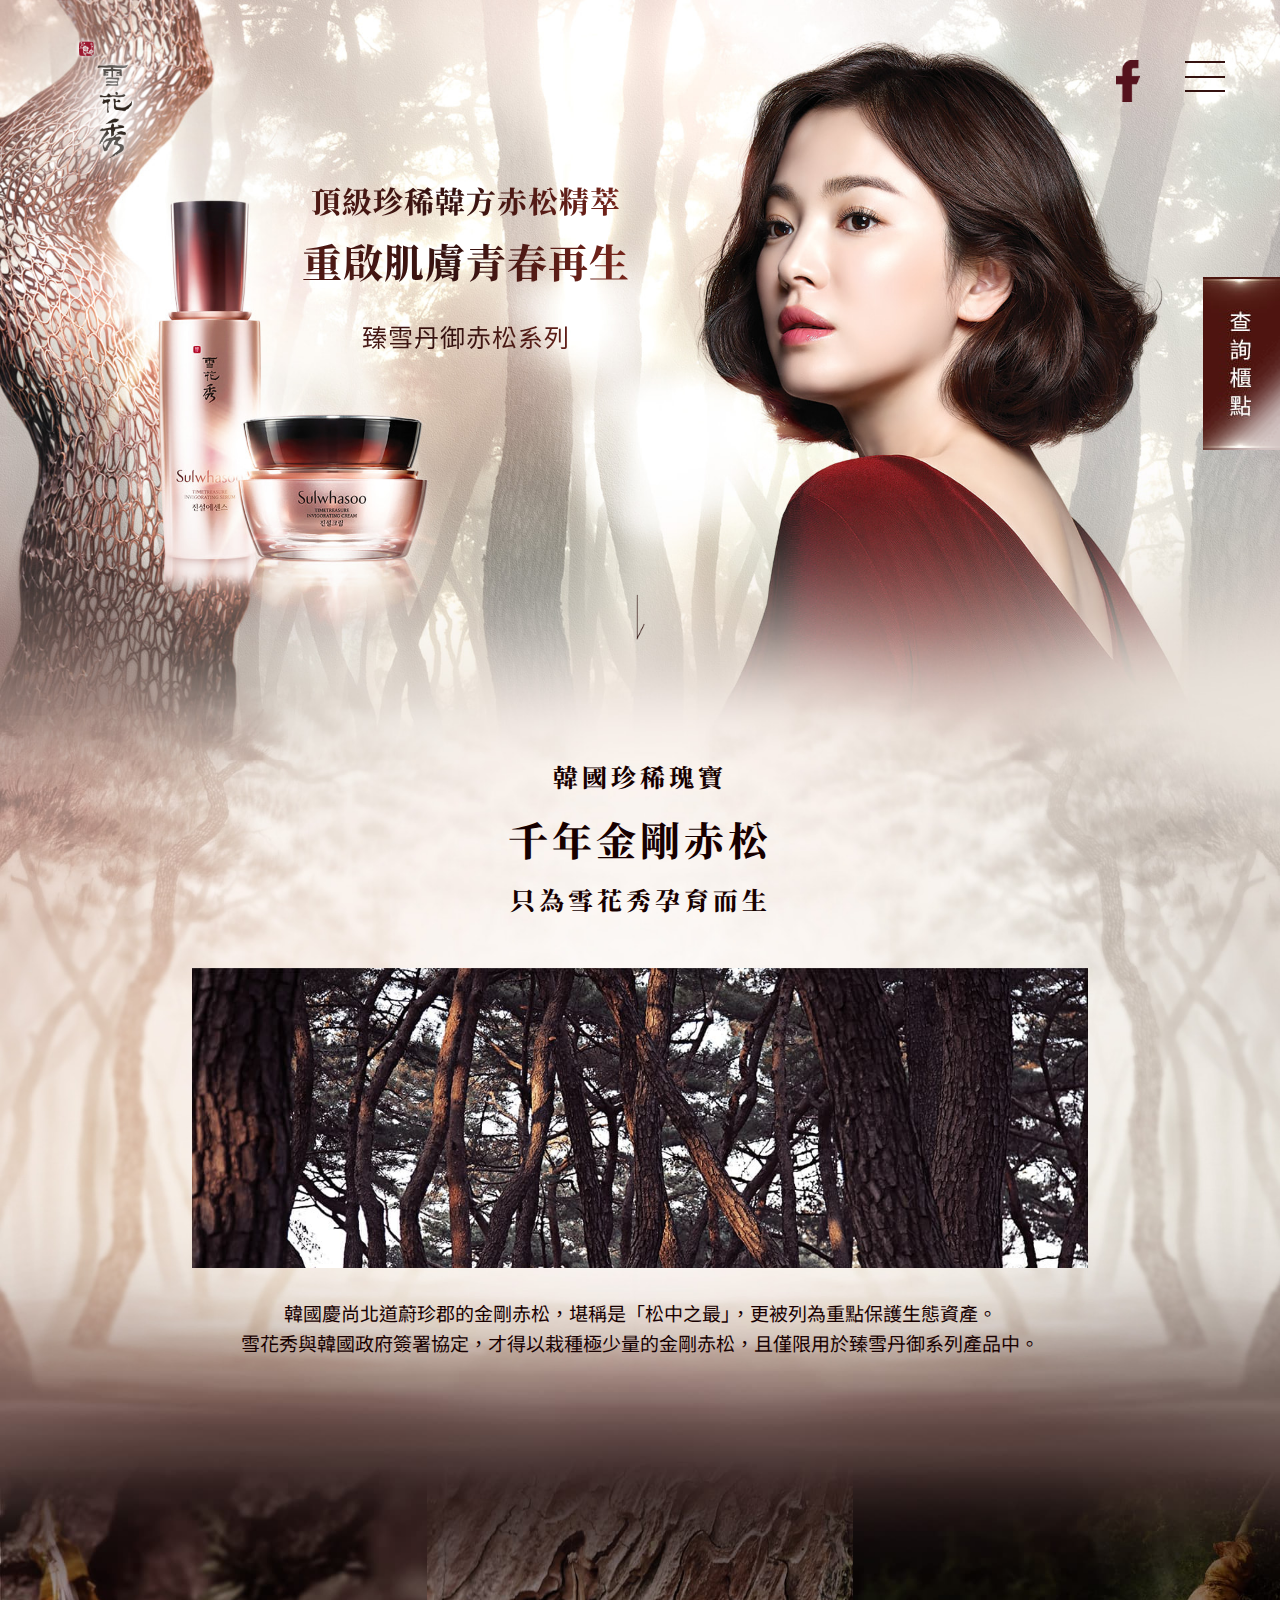
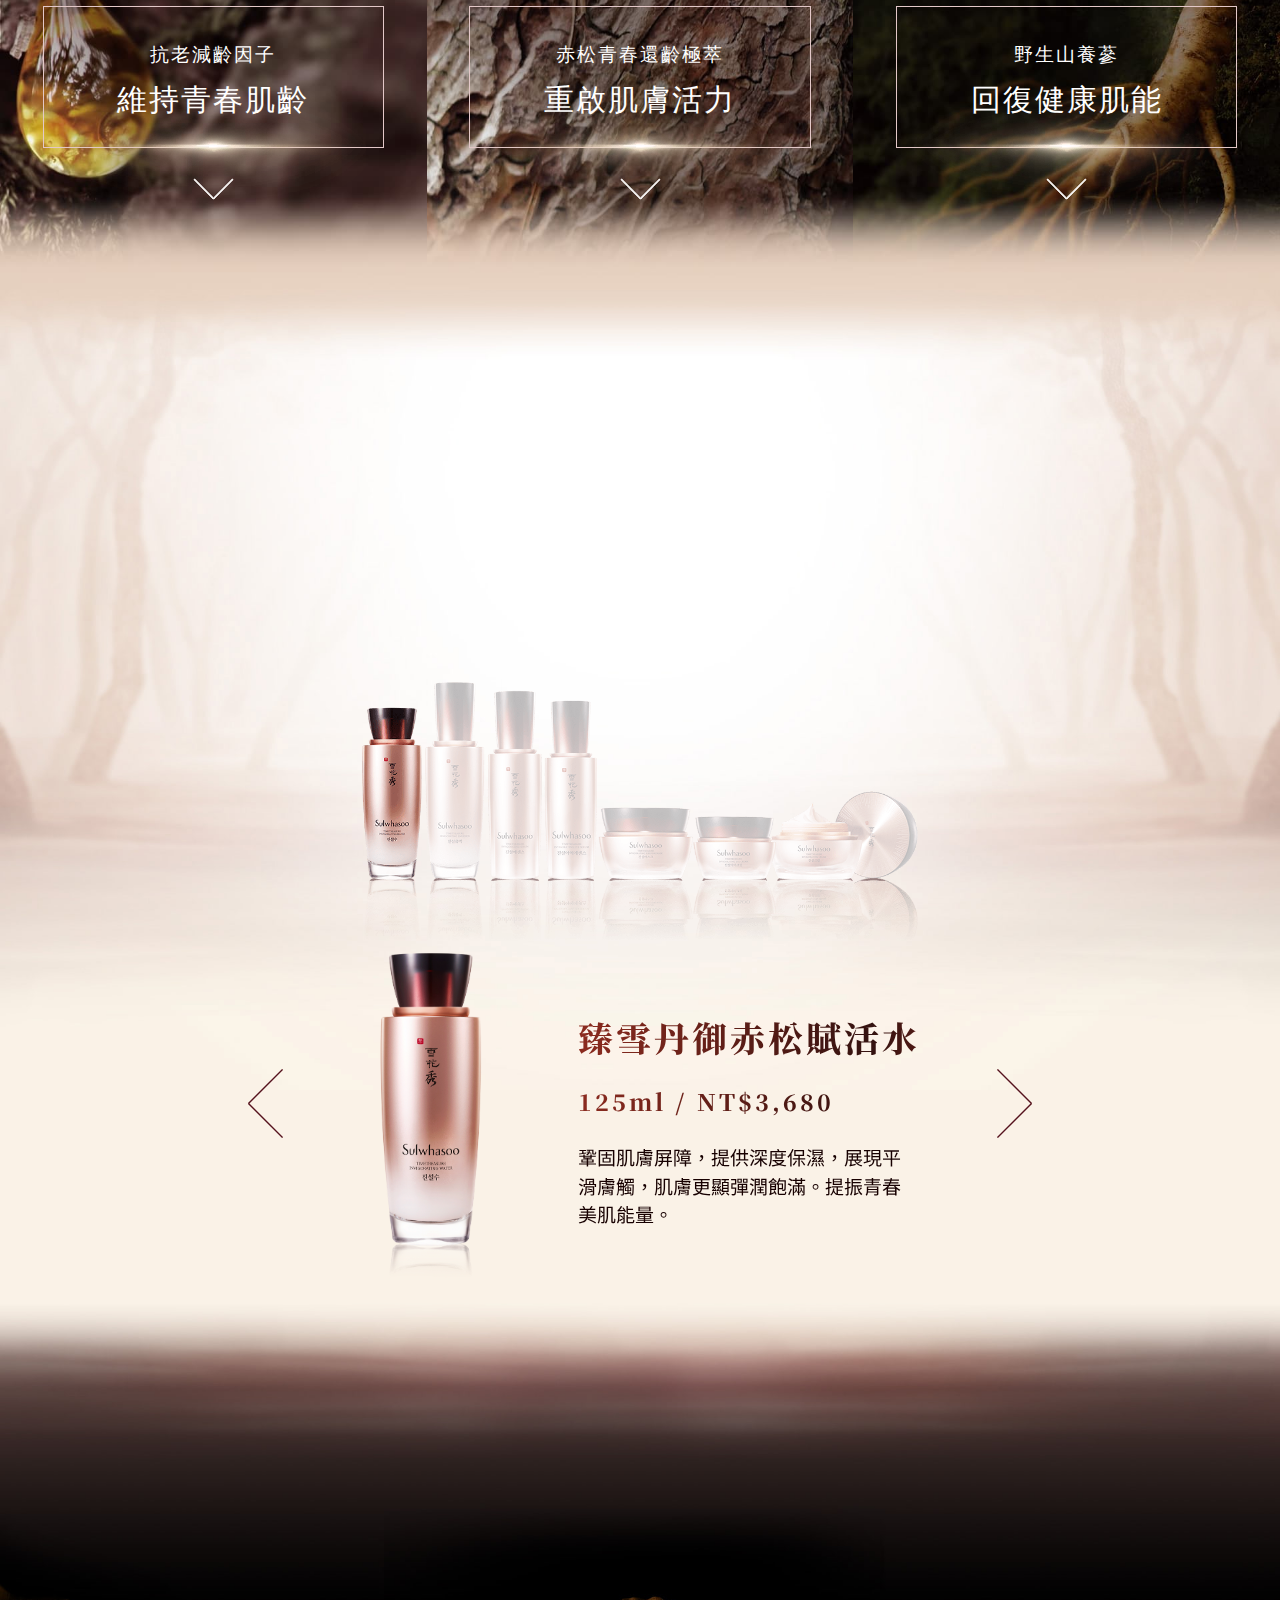
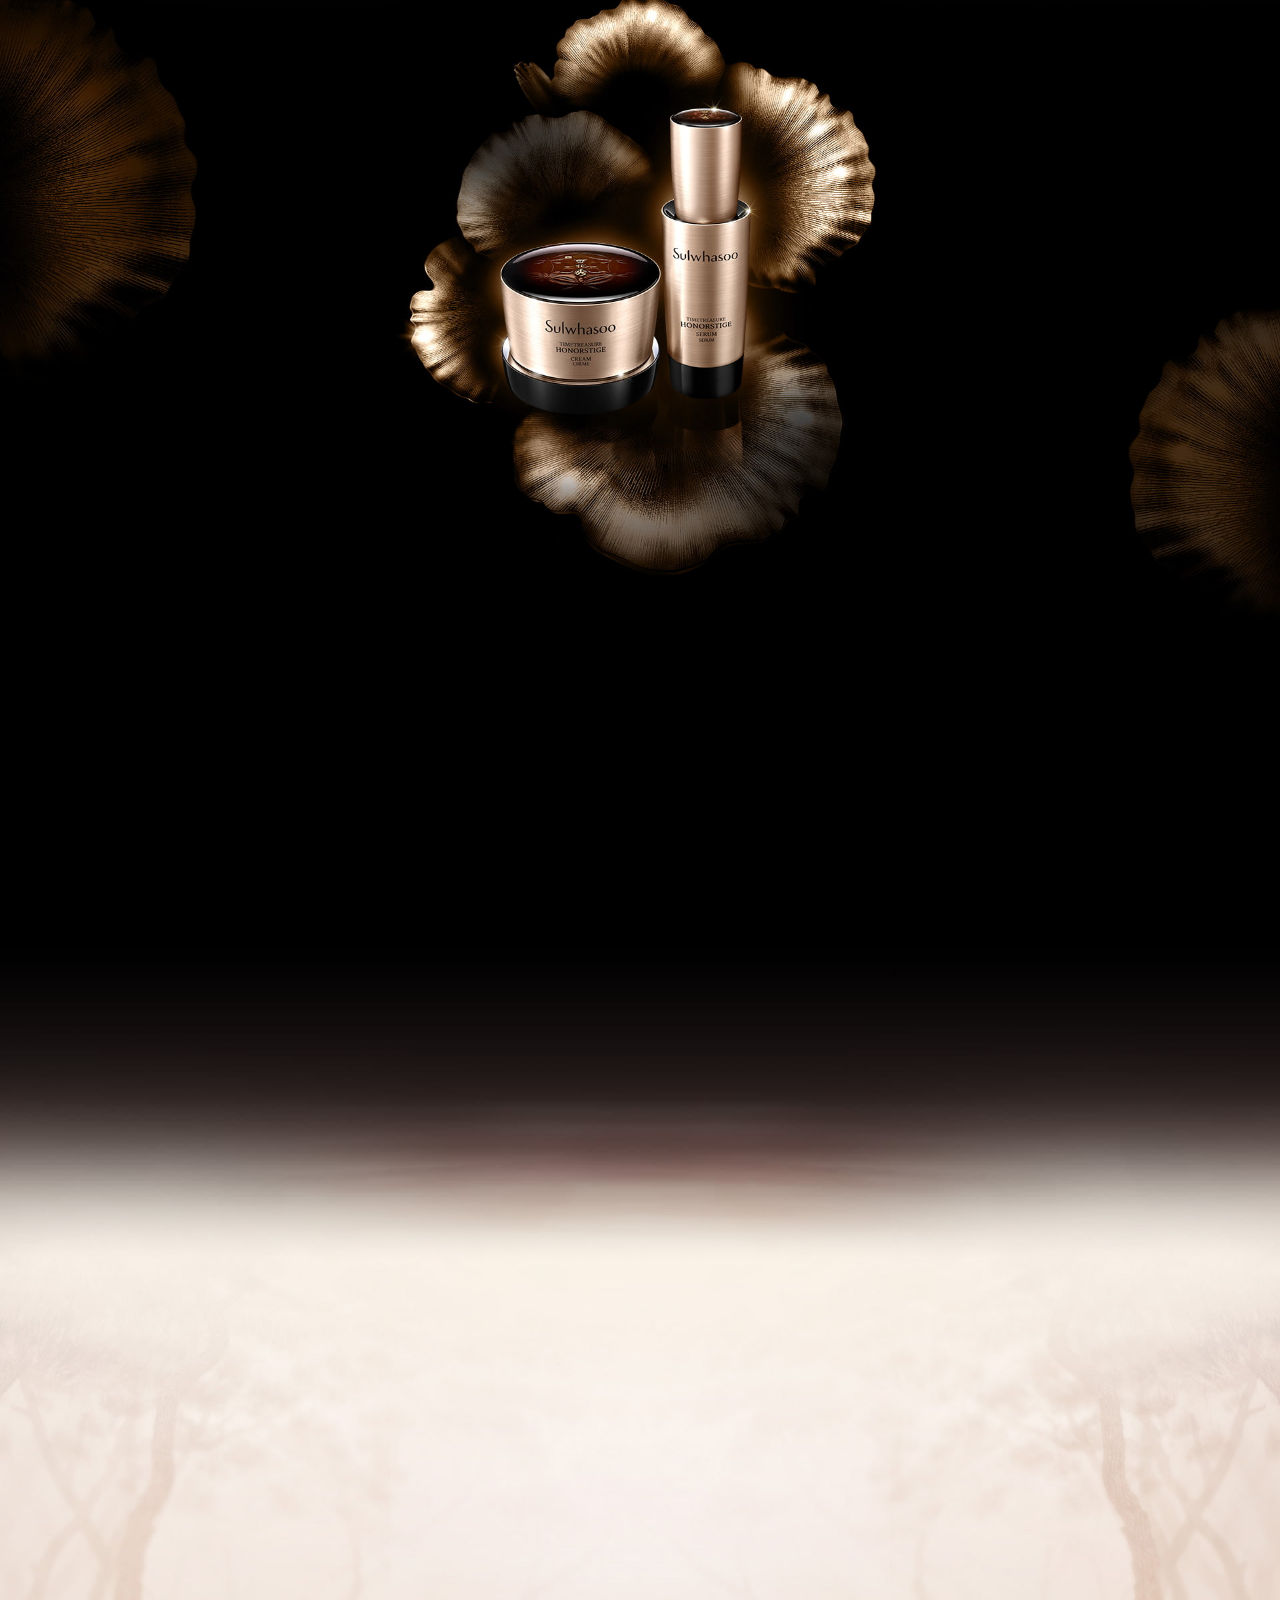
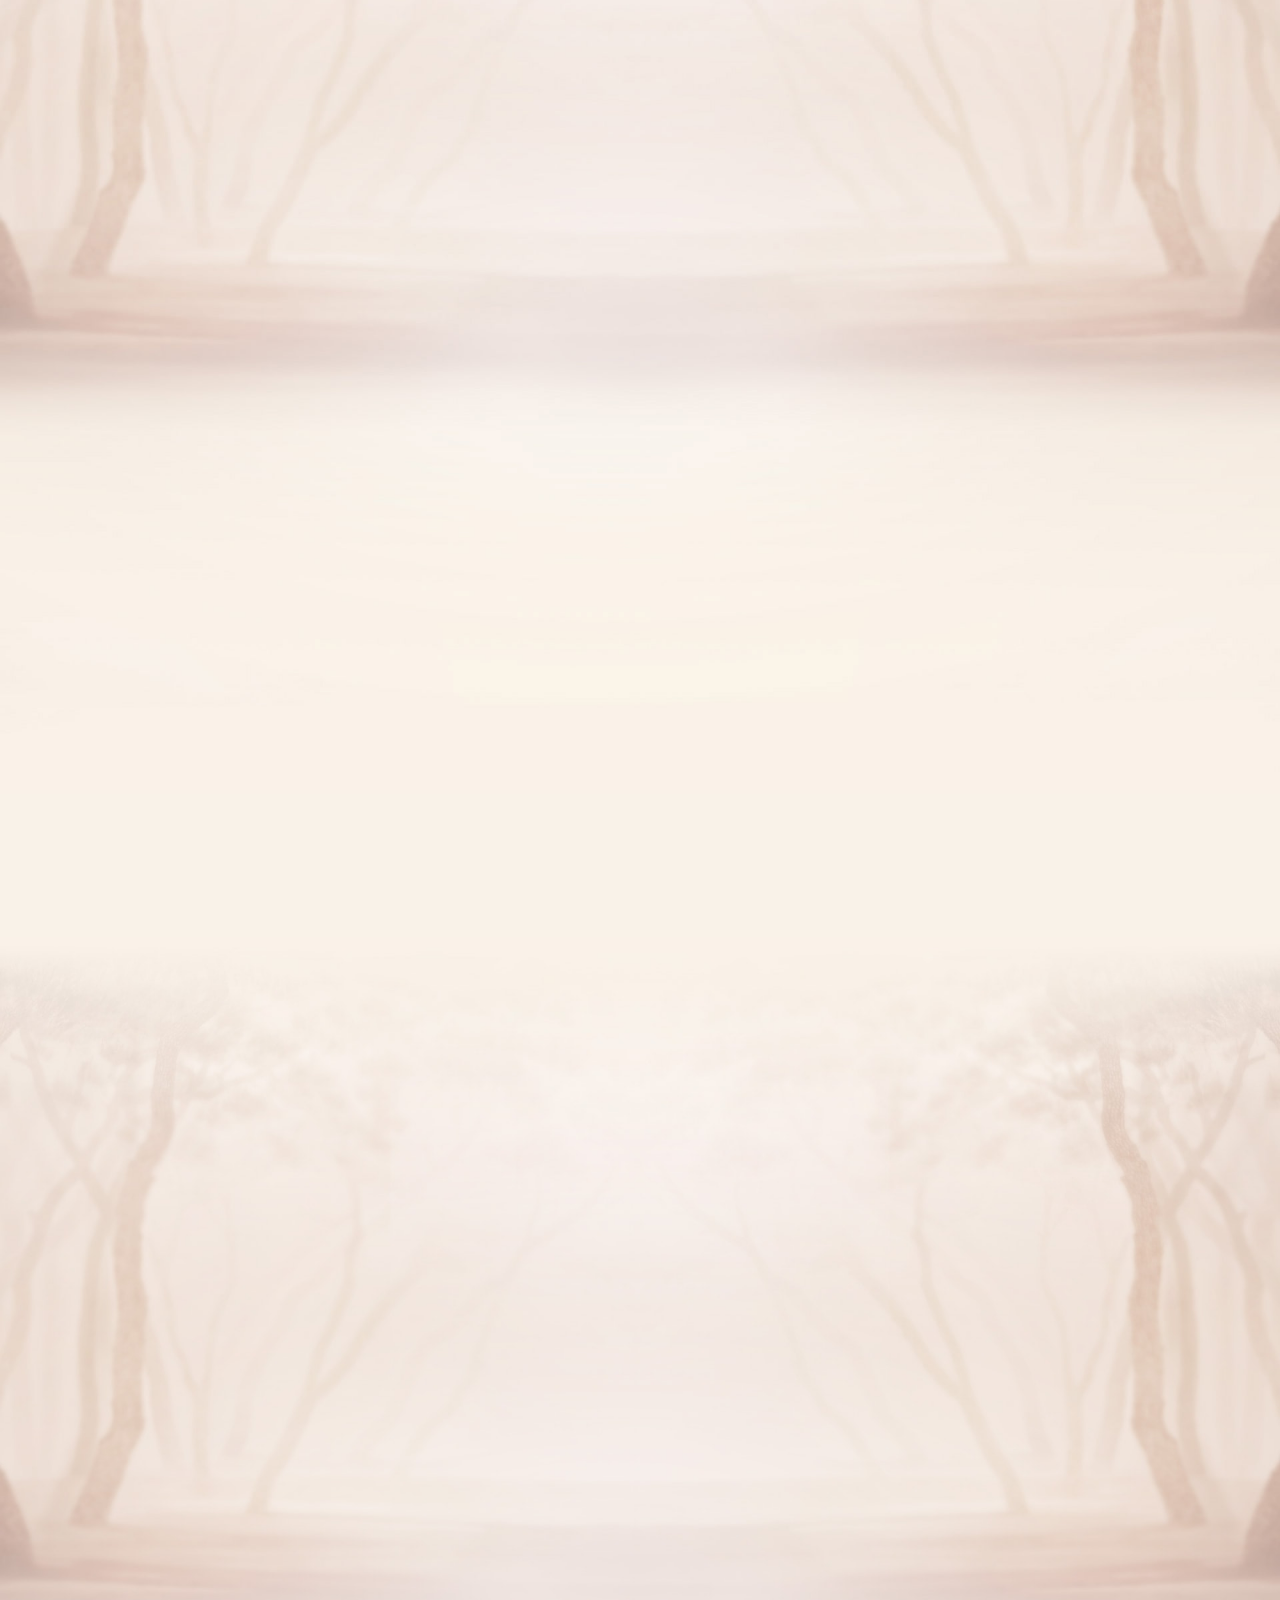
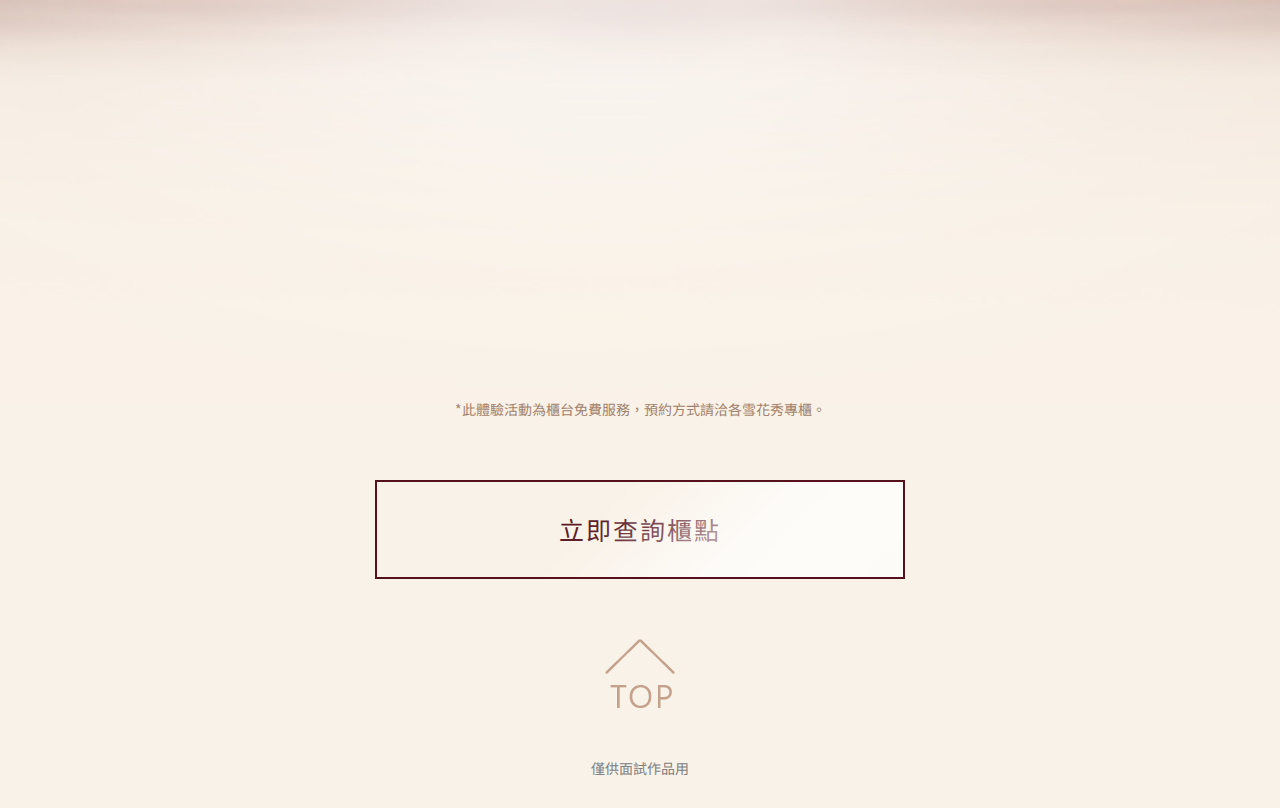
==== commit 57374ae6: "Update 2020-11-11T05:23:38.001Z" ====
--- a/index.html
+++ b/index.html
@@ -984,24 +984,27 @@
 
     <footer>
       <div class="footer mb">
-        <a class="shop-btn-mb"
-        href="https://sulwhasoo-event.tw/store/info.php"
-        target="_blank"
-      >
+        <p style="text-align: center; margin-bottom: 3rem; color: gray;">僅供面試作品用</p>
+        <a
+          class="shop-btn-mb"
+          href="https://sulwhasoo-event.tw/store/info.php"
+          target="_blank"
+        >
         <img src="assets/images/shop-btn-mb.jpg" alt="櫃點查詢" />
-      </a>
+        </a>
       </div>
       
       <div class="footer pc">
-        <a class="shop-btn-pc"
-        href="https://sulwhasoo-event.tw/store/info.php"
-        target="_blank"
-        class="footer pc"
-      >
-        <img src="assets/images/shop-btn-pc.jpg" alt="櫃點查詢" />
-      </a>
+        <a
+          class="shop-btn-pc"
+          href="https://sulwhasoo-event.tw/store/info.php"
+          target="_blank"
+          class="footer pc"
+        >
+          <img src="assets/images/shop-btn-pc.jpg" alt="櫃點查詢" />
+        </a>
       </div>
-
+      <p style="text-align: center; margin-bottom: 3rem; color: gray;">僅供面試作品用</p>
     </footer>
 
     <script src="assets/js/vendors.js"></script>
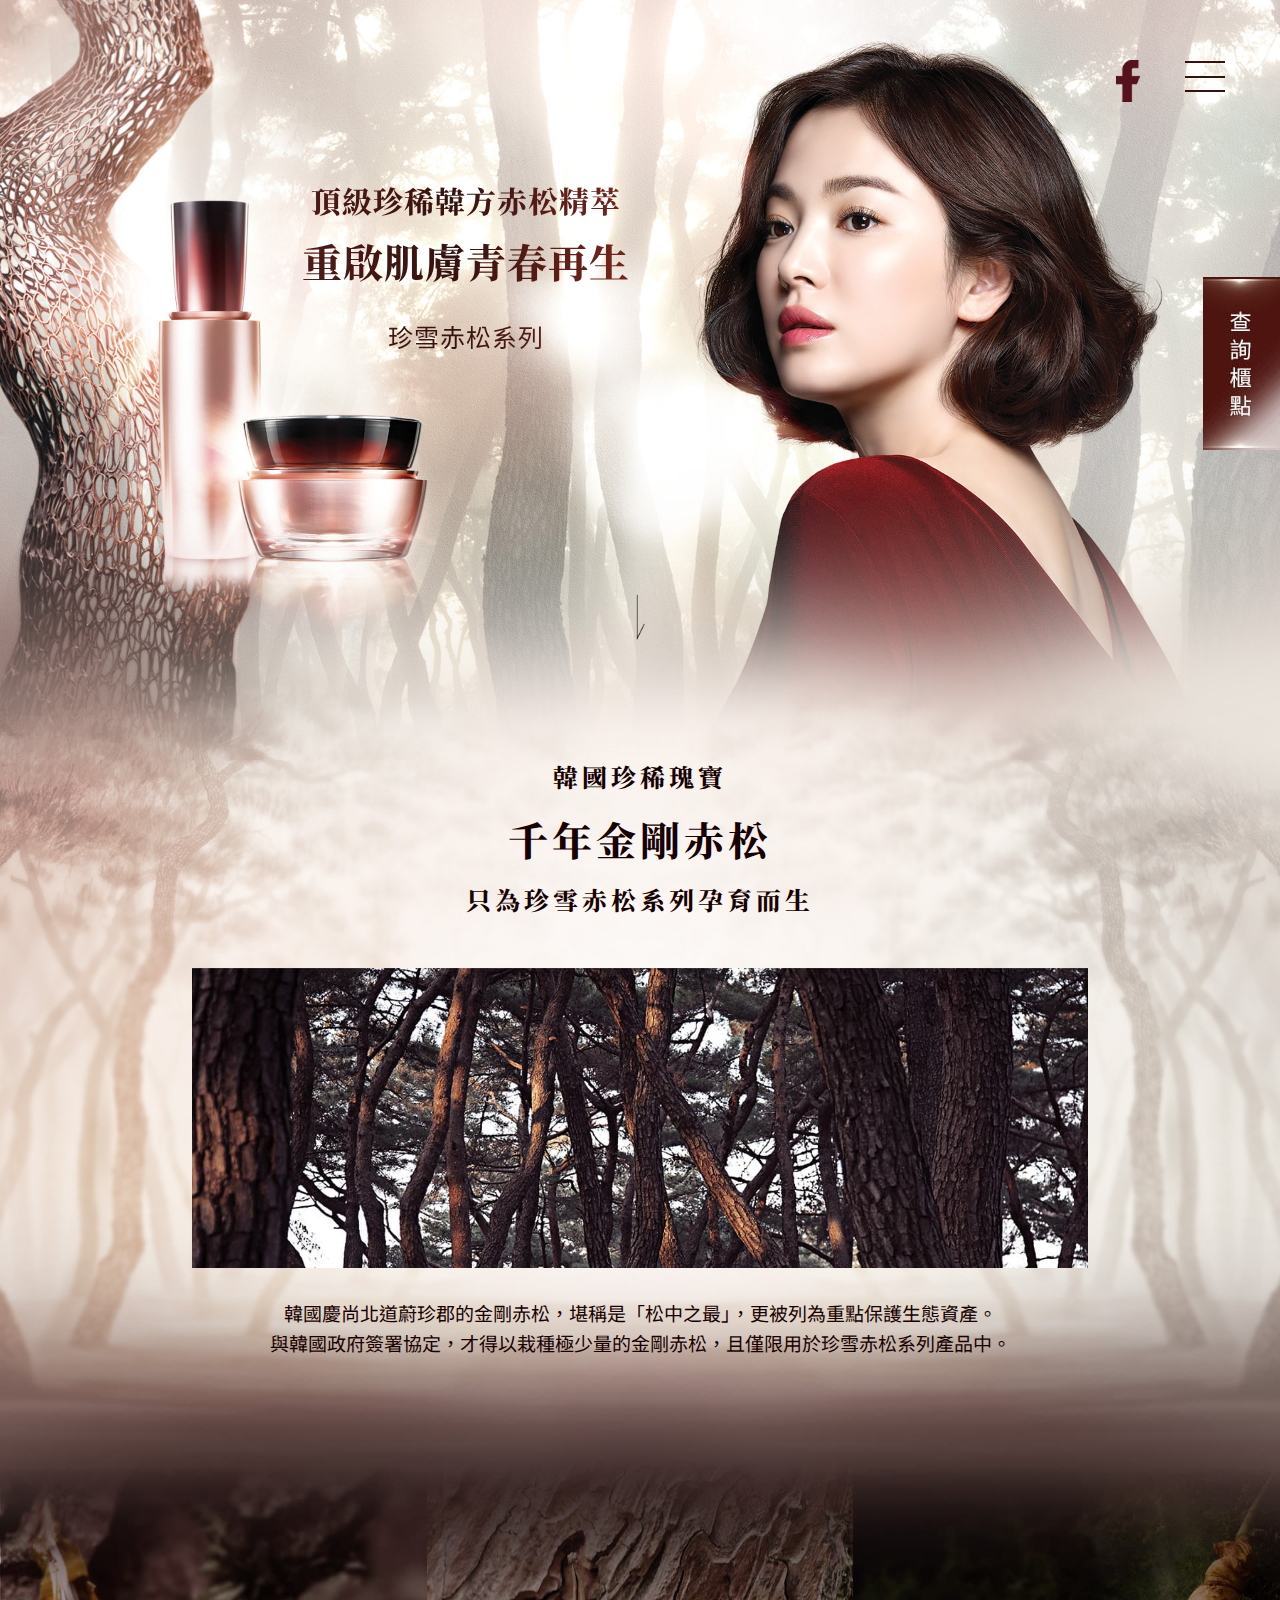
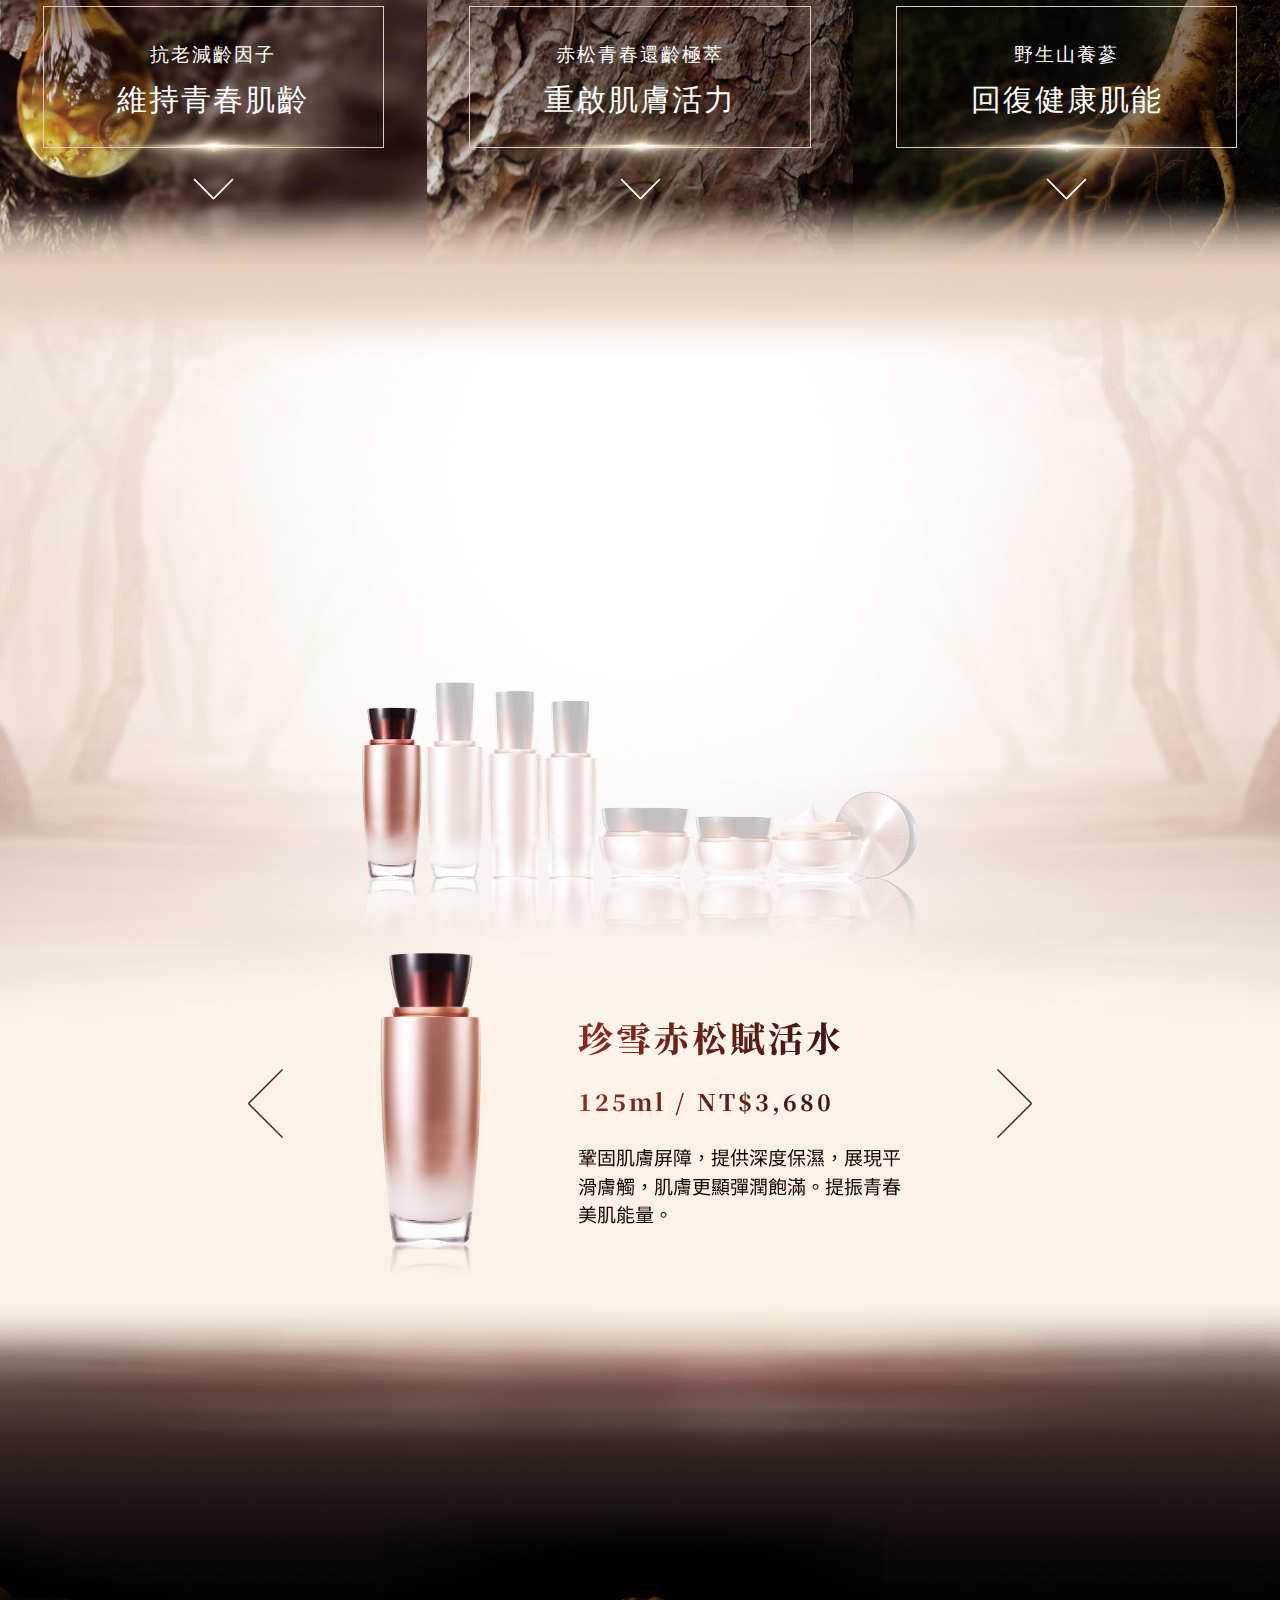
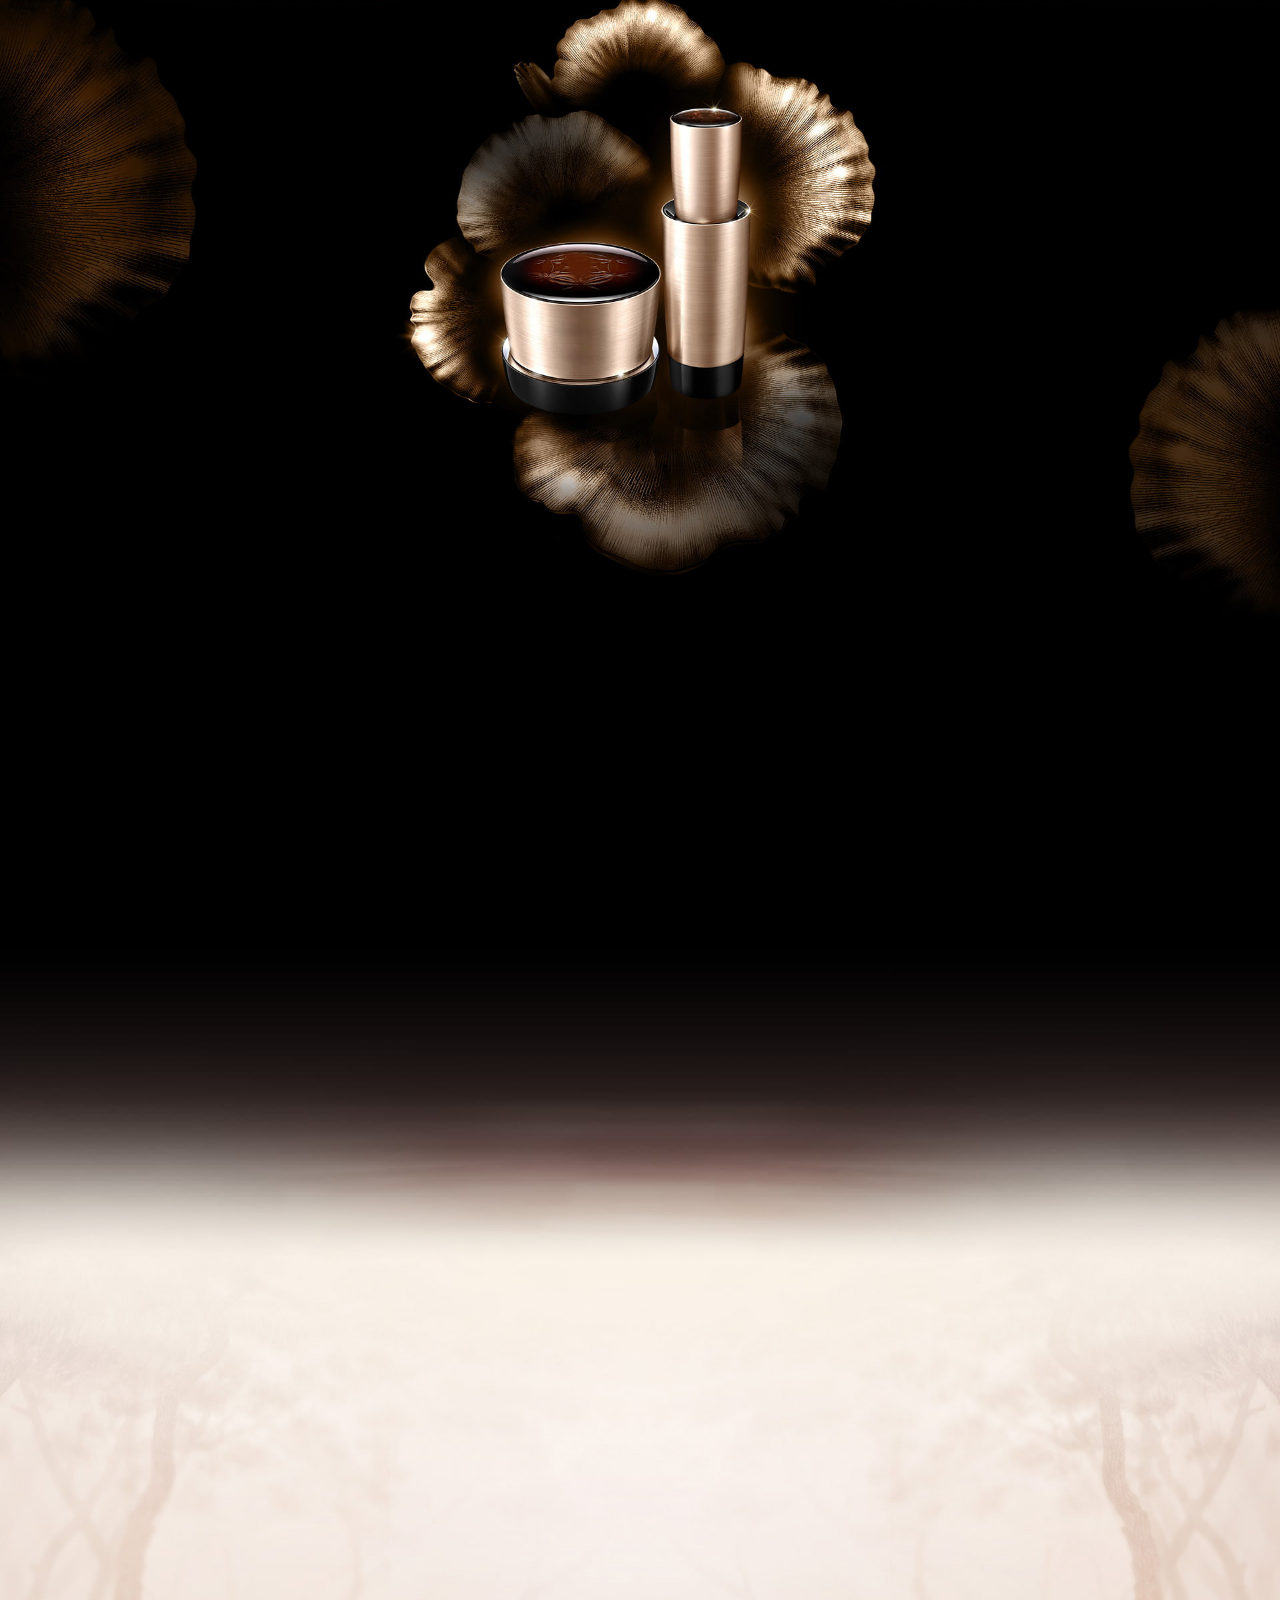
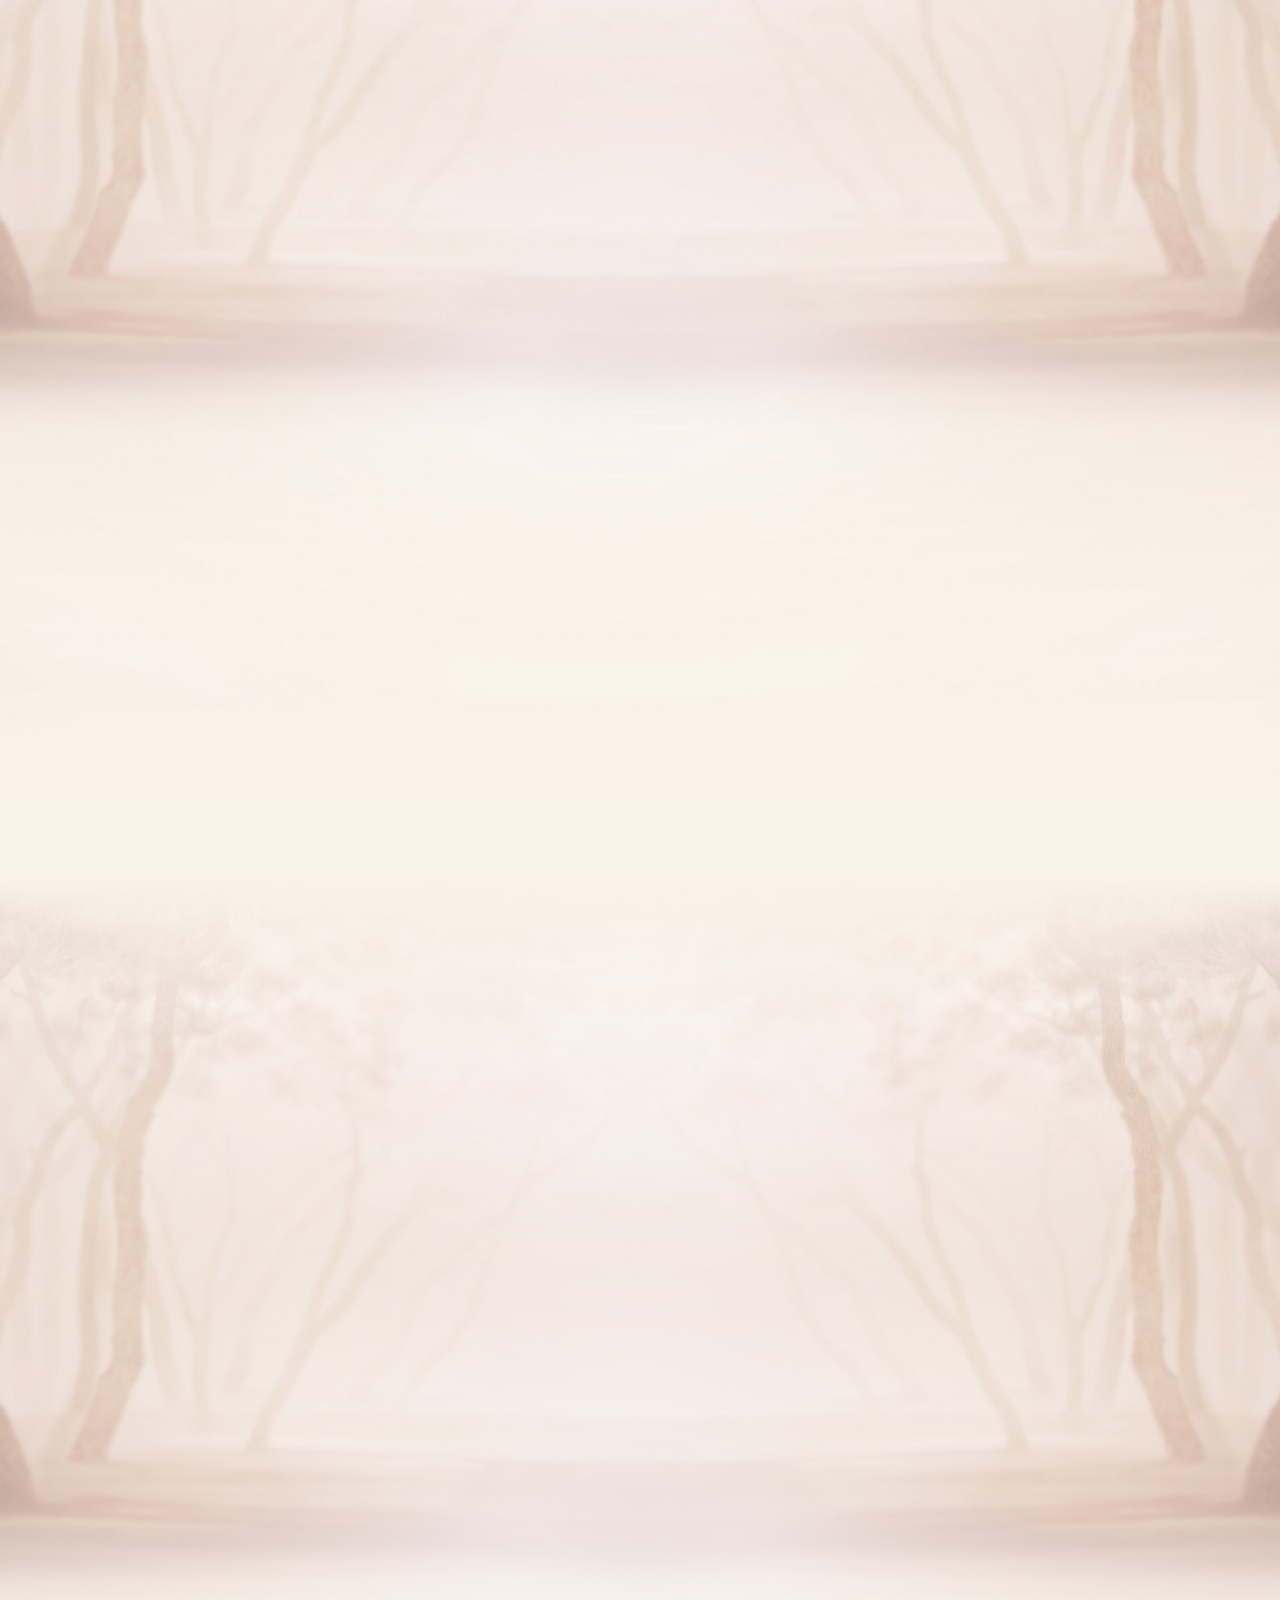
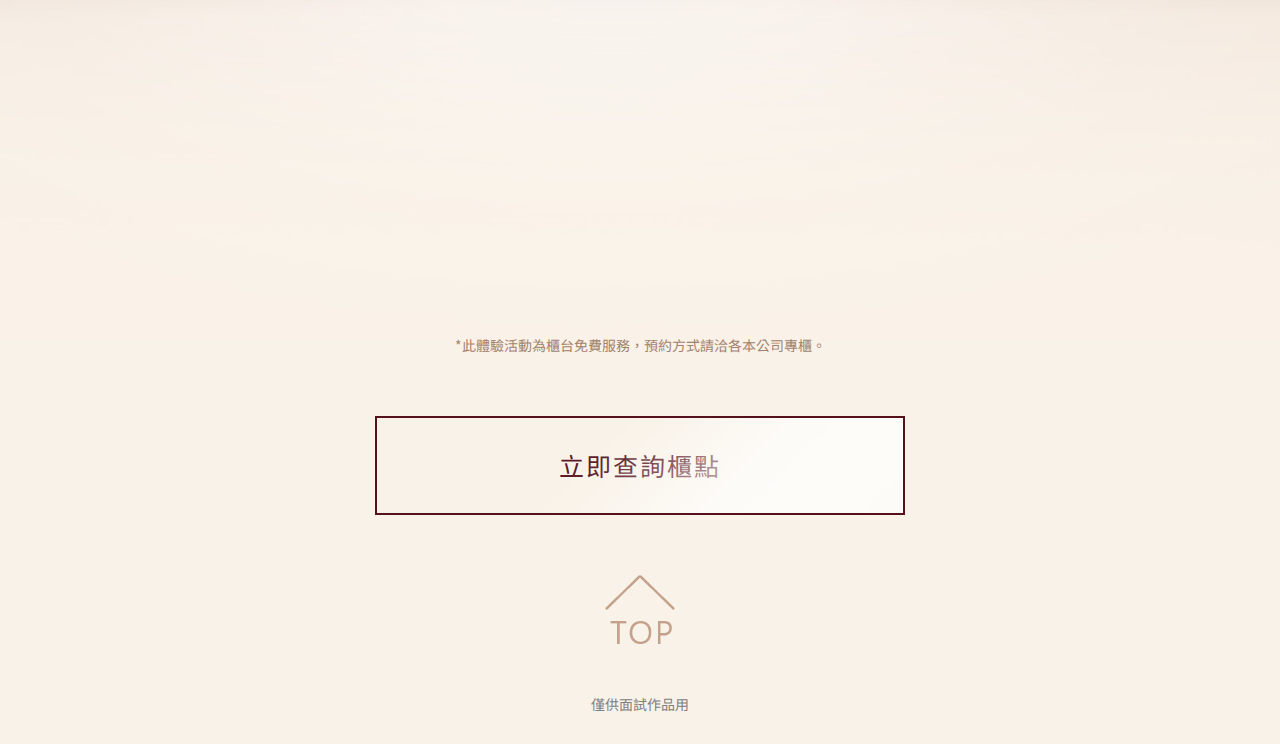
==== commit 5295921a: "Update 2020-11-24T08:46:43.773Z" ====
--- a/index.html
+++ b/index.html
@@ -2,13 +2,13 @@
 <html>
   <head>
     <meta charset="utf-8" />
-    <title>臻雪丹御赤松系列</title>
+    <title>珍雪赤松系列</title>
     <meta
       name="viewport"
       content="width=device-width, initial-scale=1, user-scalable=no, maximum-scale=1.0"
     />
     <meta name="format-detection" content="telephone=no" />
-    <meta name="title" content="臻雪丹御赤松系列" />
+    <meta name="title" content="珍雪赤松系列" />
     <meta property="og:image" content="assets/images/fb.jpg" />
     <link href="assets/images/fb.jpg" rel="image_src" type="image/jpeg" />
     <link
@@ -46,7 +46,7 @@
         <div class="time-kv-txt shine-font ">
           <h2>頂級珍稀韓方赤松精萃</h2>
           <h1>重啟肌膚青春再生</h1>
-          <p>臻雪丹御赤松系列</p>
+          <p>珍雪赤松系列</p>
         </div>
         <div class="scrollIcon pc">
           <img src="assets/images/scroll_icon.png" alt="" />
@@ -67,9 +67,6 @@
         </div>
         <div class="time-header">
           <div class="kvtop">
-            <a href="index.html" class="kv-logo">
-              <img src="assets/images/logo.png" alt="" />
-            </a>
             <div class="kv-nav">
               <div class="inner">
                 <div class="navigation_trigger">
@@ -89,22 +86,20 @@
                     <div class="item"><a href="index.html">首頁</a></div>
                     <div class="item">
                       <a
-                        href="https://sulwhasoo-event.tw/store/info.php"
-                        target="_blank"
+                        href="#"
                       >
                         櫃點查詢
                       </a>
                     </div>
                     <div class="item">
                       <a
-                        href="https://sulwhasoo-event.tw/minisite/"
-                        target="_blank"
+                        href="#"
                       >
-                        雪花秀官網
+                        本公司官網
                       </a>
                     </div>
                     <div class="item privacyLink">
-                      <a href="https://sulwhasoo-event.tw/privacy/">隱私權及Cookie使用</a>
+                      <a href="#">隱私權及Cookie使用</a>
                     </div>
                   </div>
                 </nav>
@@ -112,8 +107,7 @@
             </div>
             <div class="kv-contact">
               <a
-                href="https://www.facebook.com/Sulwhasoo.taiwan/"
-                target="_blank"
+                href="#"
               >
                 <img src="assets/images/facebook.png" />
               </a>
@@ -140,12 +134,12 @@
               <div class="content ">
                 <p>韓國珍稀瑰寶</p>
                 <h1>千年金剛赤松</h1>
-                <p>只為雪花秀孕育而生</p>
+                <p>只為珍雪赤松系列孕育而生</p>
               </div>
               <div class="des-sec" >
                 <div class="des-photo animate"></div>
                 <p>
-                  韓國慶尚北道蔚珍郡的金剛赤松，堪稱是「松中之最」，更被列為重點保護生態資產。<br class="pc" />雪花秀與韓國政府簽署協定，才得以栽種極少量的金剛赤松，且僅限用於臻雪丹御系列產品中。
+                  韓國慶尚北道蔚珍郡的金剛赤松，堪稱是「松中之最」，更被列為重點保護生態資產。<br class="pc" />與韓國政府簽署協定，才得以栽種極少量的金剛赤松，且僅限用於珍雪赤松系列產品中。
                 </p>
               </div>
             </div>
@@ -260,7 +254,7 @@
             data-aos-delay="100"
           >
             <p>抗老奢華保養極致</p>
-            <h1>臻雪丹御赤松全系列</h1>
+            <h1>珍雪赤松全系列</h1>
             <p>全面抵擋肌膚老化之勢</p>
           </div>
           <div class="productSlider">
@@ -294,7 +288,7 @@
                     <img src="assets/images/product1.png" alt="" />
                   </div>
                   <div class="product-content">
-                    <h2 class="shine-font">臻雪丹御赤松賦活水</h2>
+                    <h2 class="shine-font">珍雪赤松賦活水</h2>
                     <p class="price shine-font">125ml / NT$3,680</p>
                     <p class="desc">
                       鞏固肌膚屏障，提供深度保濕，展現平滑膚觸，肌膚更顯彈潤飽滿。提振青春美肌能量。
@@ -308,7 +302,7 @@
                     <img src="assets/images/product2.png" alt="" />
                   </div>
                   <div class="product-content">
-                    <h2 class="shine-font">臻雪丹御赤松賦活乳</h2>
+                    <h2 class="shine-font">珍雪赤松賦活乳</h2>
                     <p class="price shine-font">125ml / NT$3,980</p>
                     <p class="desc">
                       增強肌膚防禦力，絲滑質地毫無黏膩緊繃感，打造水潤細緻、完美柔滑的青春膚質。
@@ -322,7 +316,7 @@
                     <img src="assets/images/product3.png" alt="" />
                   </div>
                   <div class="product-content">
-                    <h2 class="shine-font">臻雪丹御赤松賦活精萃</h2>
+                    <h2 class="shine-font">珍雪赤松賦活精萃</h2>
                     <p class="price shine-font">50ml / NT$11,500</p>
                     <p class="desc">
                       高濃度潤澤精華質地。
@@ -338,7 +332,7 @@
                   </div>
                   <div class="product-content">
                     <h2 class="shine-font">
-                      臻雪丹御赤松<br class="break" />賦活眼部精華
+                      珍雪赤松<br class="break" />賦活眼部精華
                     </h2>
                     <p class="price shine-font">25ml / NTD$8,580</p>
                     <p class="desc">
@@ -353,7 +347,7 @@
                     <img src="assets/images/product5.png" alt="" />
                   </div>
                   <div class="product-content">
-                    <h2 class="shine-font">臻雪丹御赤松賦活面膜</h2>
+                    <h2 class="shine-font">珍雪赤松賦活面膜</h2>
                     <p class="price shine-font">80ml / NT$6,200</p>
                     <p class="desc">
                       最頂級奢華的晚安型面膜。
@@ -369,7 +363,7 @@
                     <img src="assets/images/product6.png" alt="" />
                   </div>
                   <div class="product-content">
-                    <h2 class="shine-font">臻雪丹御赤松賦活眼霜</h2>
+                    <h2 class="shine-font">珍雪赤松賦活眼霜</h2>
                     <p class="price shine-font">25ml / NTD$8,280</p>
                     <p class="desc">
                       對抗結構性老化，特殊微囊質地於表層形成防護屏障，皺紋立即隱形，抹去眼周歲月痕跡。
@@ -383,7 +377,7 @@
                     <img src="assets/images/product7.png" alt="" />
                   </div>
                   <div class="product-content">
-                    <h2 class="shine-font">臻雪丹御赤松賦活乳霜</h2>
+                    <h2 class="shine-font">珍雪赤松賦活乳霜</h2>
                     <p class="price shine-font">60ml / NT$15,000</p>
                     <p class="desc">
                       特殊潤澤質地完整包覆赤松賦活能量，並層層封存於肌膚底層，觸膚瞬間釋放活性因子深度修護，發揮極致多重抗老保養功效。
@@ -414,17 +408,17 @@
             </div>
             <div class="wrap" data-aos="text-up" data-aos-delay="100">
               <div class="sec1-tit shine-font2">
-                <h1>臻雪煥采<br>琉金活膚系列</h1>
-                <p>臻萃養膚 奢享秘齡</p>
+                <h1>珍雪<br>琉金活膚系列</h1>
+                <p>珍萃養膚 奢享秘齡</p>
               </div>
               <div class="sec2-content">
                 <div class="txt product1">
-                  <h2 class="shine-font2">臻雪煥采 <br> 琉金活膚霜</h2>
+                  <h2 class="shine-font2">珍雪 <br> 琉金活膚霜</h2>
                   <p class="price shine-font2">60ml / NT$23,800 </p>
                   <a href="" class="more-btn more-btn-cream"  data-toggle="modal" data-target="#honorstige-cream"><img src="assets/images/honorstige-btn.png" alt=""></a>
                 </div>
                 <div class="txt product2">
-                  <h2 class="shine-font2">臻雪煥采 <br> 琉金活膚精萃</h2>
+                  <h2 class="shine-font2">珍雪 <br> 琉金活膚精萃</h2>
                   <p class="price shine-font2">40ml / NT$23,800 </p>
                   <a href="" class="more-btn more-btn-serum" data-toggle="modal" data-target="#honorstige-serum"><img src="assets/images/honorstige-btn.png" alt=""></a>
                 </div>
@@ -450,8 +444,8 @@
                           <img class="mb" src="assets/images/honorstige-popup1-mb.png" alt="">
                         </div>
                         <div class="content">
-                          <h1 class="shine-font2">臻雪煥采琉金活膚霜</h1>
-                          <p>頂級臻萃抗老成份，封存青春不老能量，潤澤奢養，煥活肌膚新生，讓時光停駐、肌膚就此秘齡。</p>
+                          <h1 class="shine-font2">珍雪琉金活膚霜</h1>
+                          <p>頂級珍萃抗老成份，封存青春不老能量，潤澤奢養，煥活肌膚新生，讓時光停駐、肌膚就此秘齡。</p>
                         </div>
                       </div>
                   </div>
@@ -476,8 +470,8 @@
                           <img class="mb" src="assets/images/honorstige-popup2-mb.png" alt="">
                         </div>
                         <div class="content">
-                          <h1 class="shine-font2">臻雪煥采琉金活膚精萃</h1>
-                          <p>頂級臻萃抗老成份深入肌底，釋放雙重修護賦活能量，層層奢養，強化屏障，緊緻煥亮。</p>
+                          <h1 class="shine-font2">珍雪琉金活膚精萃</h1>
+                          <p>頂級珍萃抗老成份深入肌底，釋放雙重修護賦活能量，層層奢養，強化屏障，緊緻煥亮。</p>
                         </div>
                       </div>
                   </div>
@@ -528,7 +522,7 @@
                 </div>
               </div>
             </div>
-            <div class="honorstige-note"><p>*雪花秀限定櫃點販售。(SOGO忠孝館 /新光三越信義A8/新光三越台北南西一館/新光三越台中中港店/新光三越台南西門店/高雄漢神巨蛋購物廣場)</p></div>
+            <div class="honorstige-note"><p>*本公司限定櫃點販售。(SOGO忠孝館 /新光三越信義A8/新光三越台北南西一館/新光三越台中中港店/新光三越台南西門店/高雄漢神巨蛋購物廣場)</p></div>
           </div>
         </div>
       </div>
@@ -536,7 +530,6 @@
         <div class="event1">
           <div class="event1Wrap">
             <div class="time-event1-txt" data-aos="text-up">
-              <p>雪花秀</p>
               <h1>新春奢寵開運術</h1>
               <p>打造貴婦好命光</p>
             </div>
@@ -561,7 +554,7 @@
                 首爾江南貴婦最愛頂級療程
               </h4>
               <p class="eventP">
-                雪花秀臻雪丹御赤松系列喚醒肌膚新生力，以珍貴琥珀熱石搭配韓式4重甦活按摩手技，頭部紓壓、開運肌活、循經撥脈，回復彈力緊俏光采，打造貴婦好運肌，讓你神采奕奕迎新春！
+                珍雪赤松系列喚醒肌膚新生力，以珍貴琥珀熱石搭配韓式4重甦活按摩手技，頭部紓壓、開運肌活、循經撥脈，回復彈力緊俏光采，打造貴婦好運肌，讓你神采奕奕迎新春！
               </p>
             </div>
             <div class="eventSection" data-aos="text-up">
@@ -607,7 +600,7 @@
                     <div class="tel">
                       <div class="tit">預約專線</div>
                       <div class="txt">
-                        <a href="tel:02-2711-8128">02-2711-8128</a>
+                        <a href="tel:02-1234-5678">02-1234-5678</a>
                       </div>
                     </div>
                   </div>
@@ -623,7 +616,7 @@
                     <div class="tel">
                       <div class="tit">預約專線</div>
                       <div class="txt">
-                        <a href="tel:02-2722-6812">02-2722-6812</a>
+                        <a href="tel:02-1234-5678">02-1234-5678</a>
                       </div>
                     </div>
                   </div>
@@ -640,7 +633,7 @@
                     <div class="tel">
                       <div class="tit">預約專線</div>
                       <div class="txt">
-                        <a href="tel:02-2536-8996">02-2536-8996</a>
+                        <a href="tel:02-1234-5678">02-1234-5678</a>
                       </div>
                     </div>
                   </div>
@@ -657,7 +650,7 @@
                     <div class="tel">
                       <div class="tit">預約專線</div>
                       <div class="txt">
-                        <a href="tel:02-2874-9952">02-2874-9952</a>
+                        <a href="tel:02-1234-5678">02-1234-5678</a>
                       </div>
                     </div>
                   </div>
@@ -675,7 +668,7 @@
                     <div class="tel">
                       <div class="tit">預約專線</div>
                       <div class="txt">
-                        <a href="tel:02-2722-5582">02-2722-5582</a>
+                        <a href="tel:02-1234-5678">02-1234-5678</a>
                       </div>
                     </div>
                   </div>
@@ -692,7 +685,7 @@
                     <div class="tel">
                       <div class="tit">預約專線</div>
                       <div class="txt">
-                        <a href="tel:02-2964-5955">02-2964-5955</a>
+                        <a href="tel:02-1234-5678">02-1234-5678</a>
                       </div>
                     </div>
                   </div>
@@ -710,7 +703,7 @@
                     <div class="tel">
                       <div class="tit">預約專線</div>
                       <div class="txt">
-                        <a href="tel:03-425-1268">03-425-1268</a>
+                        <a href="tel:03-1234-5678">03-1234-5678</a>
                       </div>
                     </div>
                   </div>
@@ -728,7 +721,7 @@
                     <div class="tel">
                       <div class="tit">預約專線</div>
                       <div class="txt">
-                        <a href="tel:03-331-0056">03-331-0056</a>
+                        <a href="tel:03-1234-5678">03-1234-5678</a>
                       </div>
                     </div>
                   </div>
@@ -746,7 +739,7 @@
                     <div class="tel">
                       <div class="tit">預約專線</div>
                       <div class="txt">
-                        <a href="tel:03-527-8421">03-527-8421</a>
+                        <a href="tel:03-1234-5678">03-1234-5678</a>
                       </div>
                     </div>
                   </div>
@@ -764,7 +757,7 @@
                     <div class="tel">
                       <div class="tit">預約專線</div>
                       <div class="txt">
-                        <a href="tel:04-2252-8798">04-2252-8798
+                        <a href="tel:04-1234-5678">04-1234-5678
                         </a>
                       </div>
                     </div>
@@ -783,7 +776,7 @@
                     <div class="tel">
                       <div class="tit">預約專線</div>
                       <div class="txt">
-                        <a href="tel:04-2328-2175">04-2328-2175</a>
+                        <a href="tel:04-1234-5678">04-1234-5678</a>
                       </div>
                     </div>
                   </div>
@@ -801,7 +794,7 @@
                     <div class="tel">
                       <div class="tit">預約專線</div>
                       <div class="txt">
-                        <a href="tel:06-303-0255">06-303-0255</a>
+                        <a href="tel:06-1234-5678">06-1234-5678</a>
                       </div>
                     </div>
                   </div>
@@ -819,7 +812,7 @@
                     <div class="tel">
                       <div class="tit">預約專線</div>
                       <div class="txt">
-                        <a href="tel:06-223-1638">06-223-1638</a>
+                        <a href="tel:06-1234-5678">06-1234-5678</a>
                       </div>
                     </div>
                   </div>
@@ -837,7 +830,7 @@
                     <div class="tel">
                       <div class="tit">預約專線</div>
                       <div class="txt">
-                        <a href="tel:07-550-3686">07-550-3686</a>
+                        <a href="tel:07-1234-5678">07-1234-5678</a>
                       </div>
                     </div>
                   </div>
@@ -855,7 +848,7 @@
                     <div class="tel">
                       <div class="tit">預約專線</div>
                       <div class="txt">
-                        <a href="tel:07-335-7005">07-335-7005</a>
+                        <a href="tel:07-1234-5678">07-1234-5678</a>
                       </div>
                     </div>
                   </div>
@@ -872,7 +865,7 @@
                     </div>
                     <div class="tel">
                       <div class="tit">預約專線</div>
-                      <div class="txt"><a href="tel:07-310-2065">07-310-2065</a></div>
+                      <div class="txt"><a href="tel:07-1234-5678">07-1234-5678</a></div>
                     </div>
                   </div>
                   <div class="result">
@@ -889,7 +882,7 @@
                     <div class="tel">
                       <div class="tit">預約專線</div>
                       <div class="txt">
-                        <a href="tel:07-812-5586">07-812-5586</a>
+                        <a href="tel:07-1234-5678">07-1234-5678</a>
                       </div>
                     </div>
                   </div>
@@ -903,9 +896,9 @@
             <div class="note event1-note" data-aos="text-up">
               <p>
                 *此護膚活動需事先繳交預約金
-                $1,500元（活動當日可全額抵用雪花秀產品），預約方式請洽各雪花秀專櫃，名額有限，額滿為止。<br />
-                *完成療程體驗後可獲贈「臻雪丹御赤松兩件禮」乙份（價值
-                $1,736）。贈品以專櫃實物為準，雪花秀保有變更活動辦法之權利。<br />
+                $1,500元（活動當日可全額抵用本公司產品），預約方式請洽各本公司專櫃，名額有限，額滿為止。<br />
+                *完成療程體驗後可獲贈「珍雪赤松兩件禮」乙份（價值
+                $1,736）。贈品以專櫃實物為準，本公司保有變更活動辦法之權利。<br />
                 *實際活動日期以各專櫃為準，若有變動恕不另行通知。
               </p>
             </div>
@@ -925,7 +918,7 @@
                 <span class="shine-font3">光</span>
               </h4>
               <p class="eventP">
-                雪花秀3步驟新年好運開光術，開啟你的貴婦好運光!
+                3步驟新年好運開光術，開啟你的貴婦好運光!
               </p>
             </div>
             <img
@@ -963,15 +956,14 @@
             </div>
             <div class="note event2-note">
               <p>
-                *此體驗活動為櫃台免費服務，預約方式請洽各雪花秀專櫃。
+                *此體驗活動為櫃台免費服務，預約方式請洽各本公司專櫃。
               </p>
             </div>
           </div>
         </div>
       </div>
       <a
-        href="https://sulwhasoo-event.tw/store/info.php"
-        target="_blank"
+        href="#"
         class="shopBtn2 pc"
       >
         <span>立即查詢櫃點</span>
@@ -987,8 +979,7 @@
         <p style="text-align: center; margin-bottom: 3rem; color: gray;">僅供面試作品用</p>
         <a
           class="shop-btn-mb"
-          href="https://sulwhasoo-event.tw/store/info.php"
-          target="_blank"
+          href="#"
         >
         <img src="assets/images/shop-btn-mb.jpg" alt="櫃點查詢" />
         </a>
@@ -997,8 +988,7 @@
       <div class="footer pc">
         <a
           class="shop-btn-pc"
-          href="https://sulwhasoo-event.tw/store/info.php"
-          target="_blank"
+          href="#"
           class="footer pc"
         >
           <img src="assets/images/shop-btn-pc.jpg" alt="櫃點查詢" />
@@ -1007,8 +997,8 @@
       <p style="text-align: center; margin-bottom: 3rem; color: gray;">僅供面試作品用</p>
     </footer>
 
-    <script src="assets/js/vendors.js"></script>
-    <!-- <script src="assets/lib/jquery-3.4.1.min.js"></script> -->
+    <!-- <script src="assets/js/vendors.js"></script> -->
+    <script src="assets/lib/jquery-3.4.1.min.js"></script>
     <script src="assets/lib/imagesloaded.pkgd.min.js"></script>
     <script src="assets/lib/owlcarousel/owl.carousel.min.js"></script>
     <script src="assets/lib/aos/aos.js"></script>
